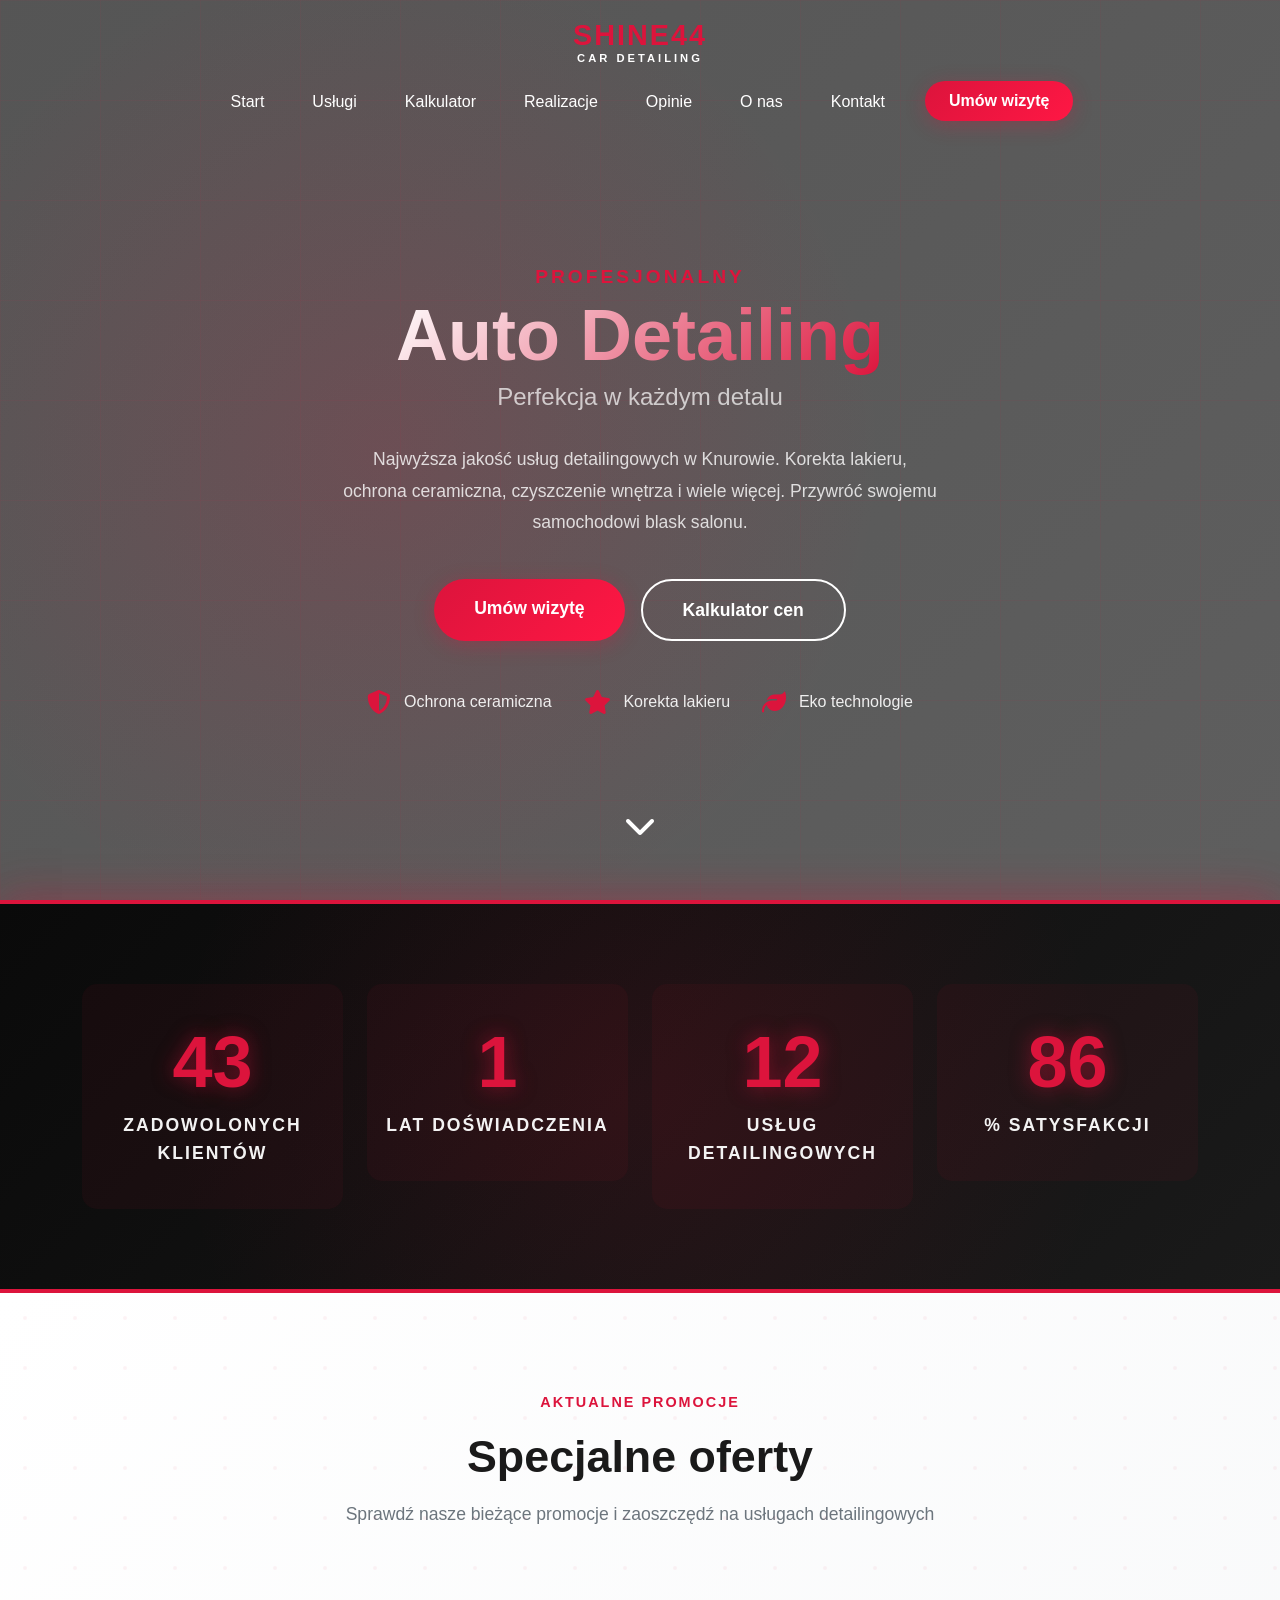
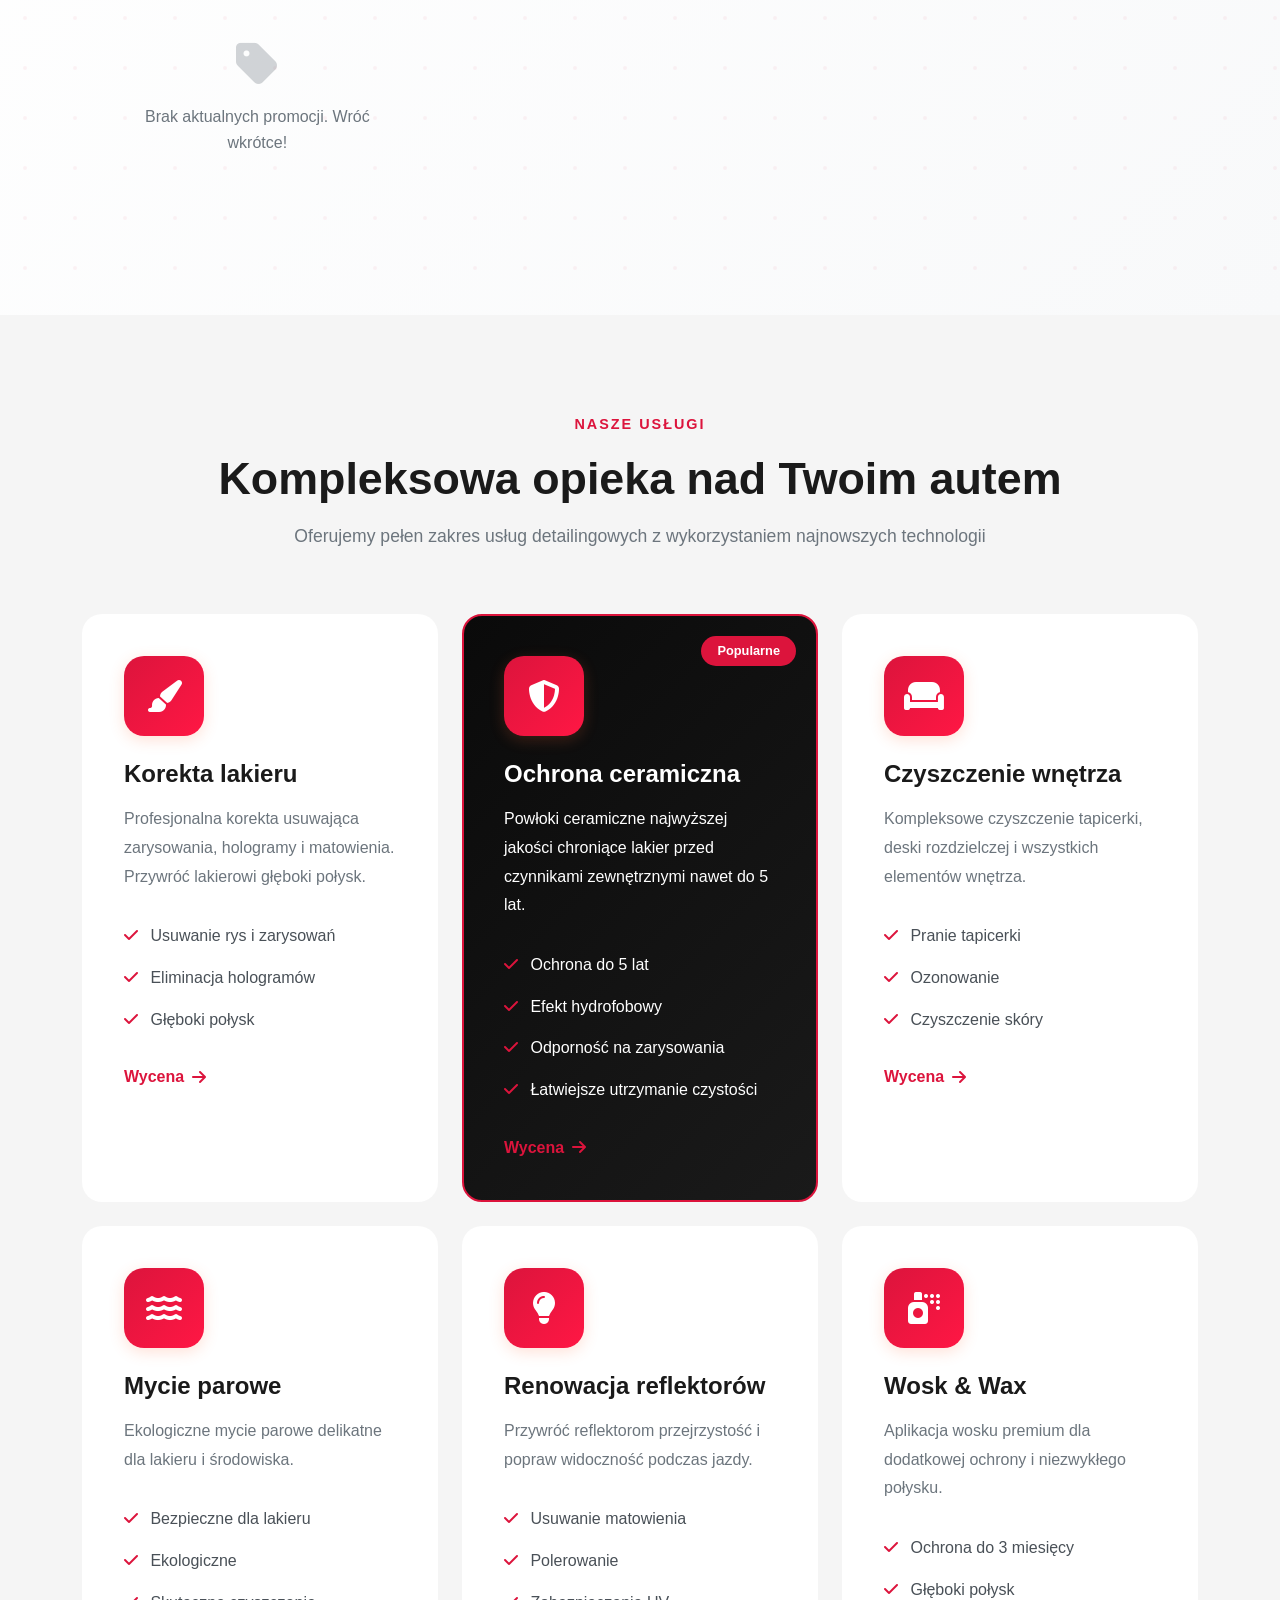
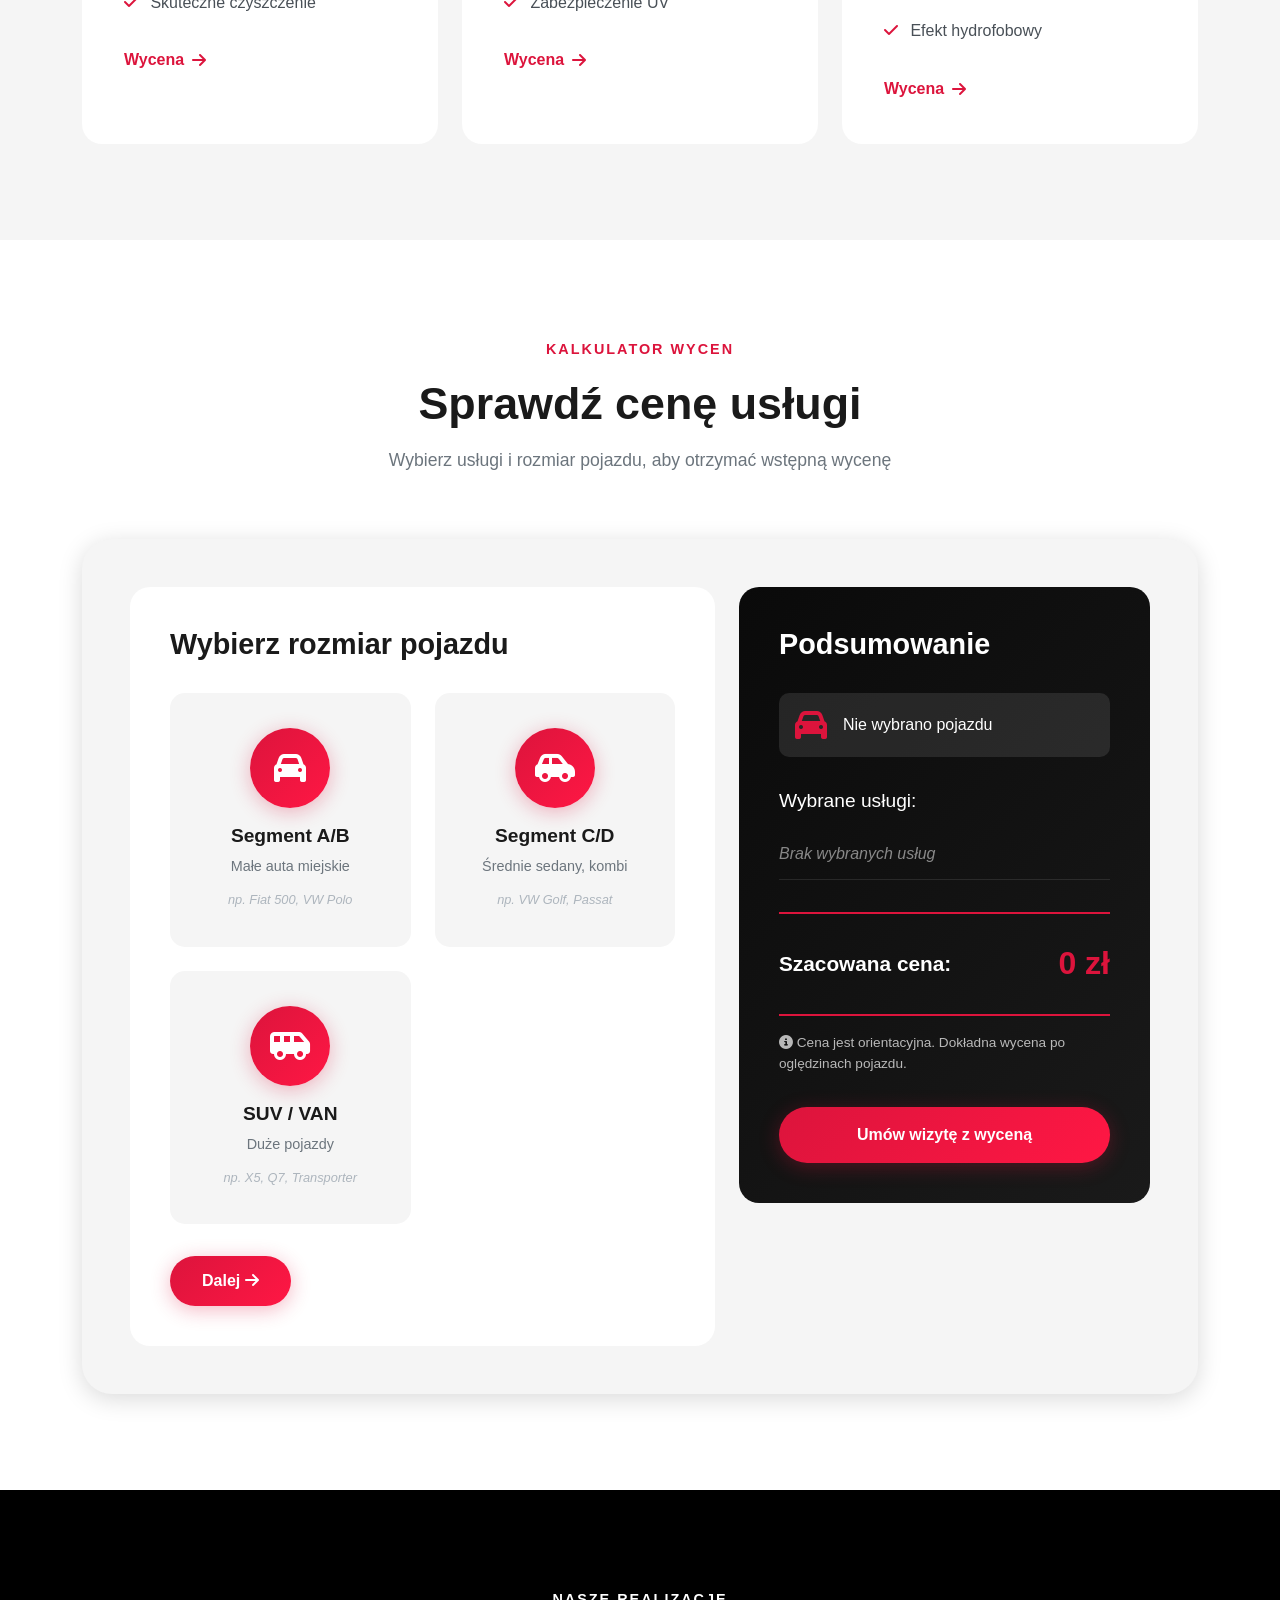
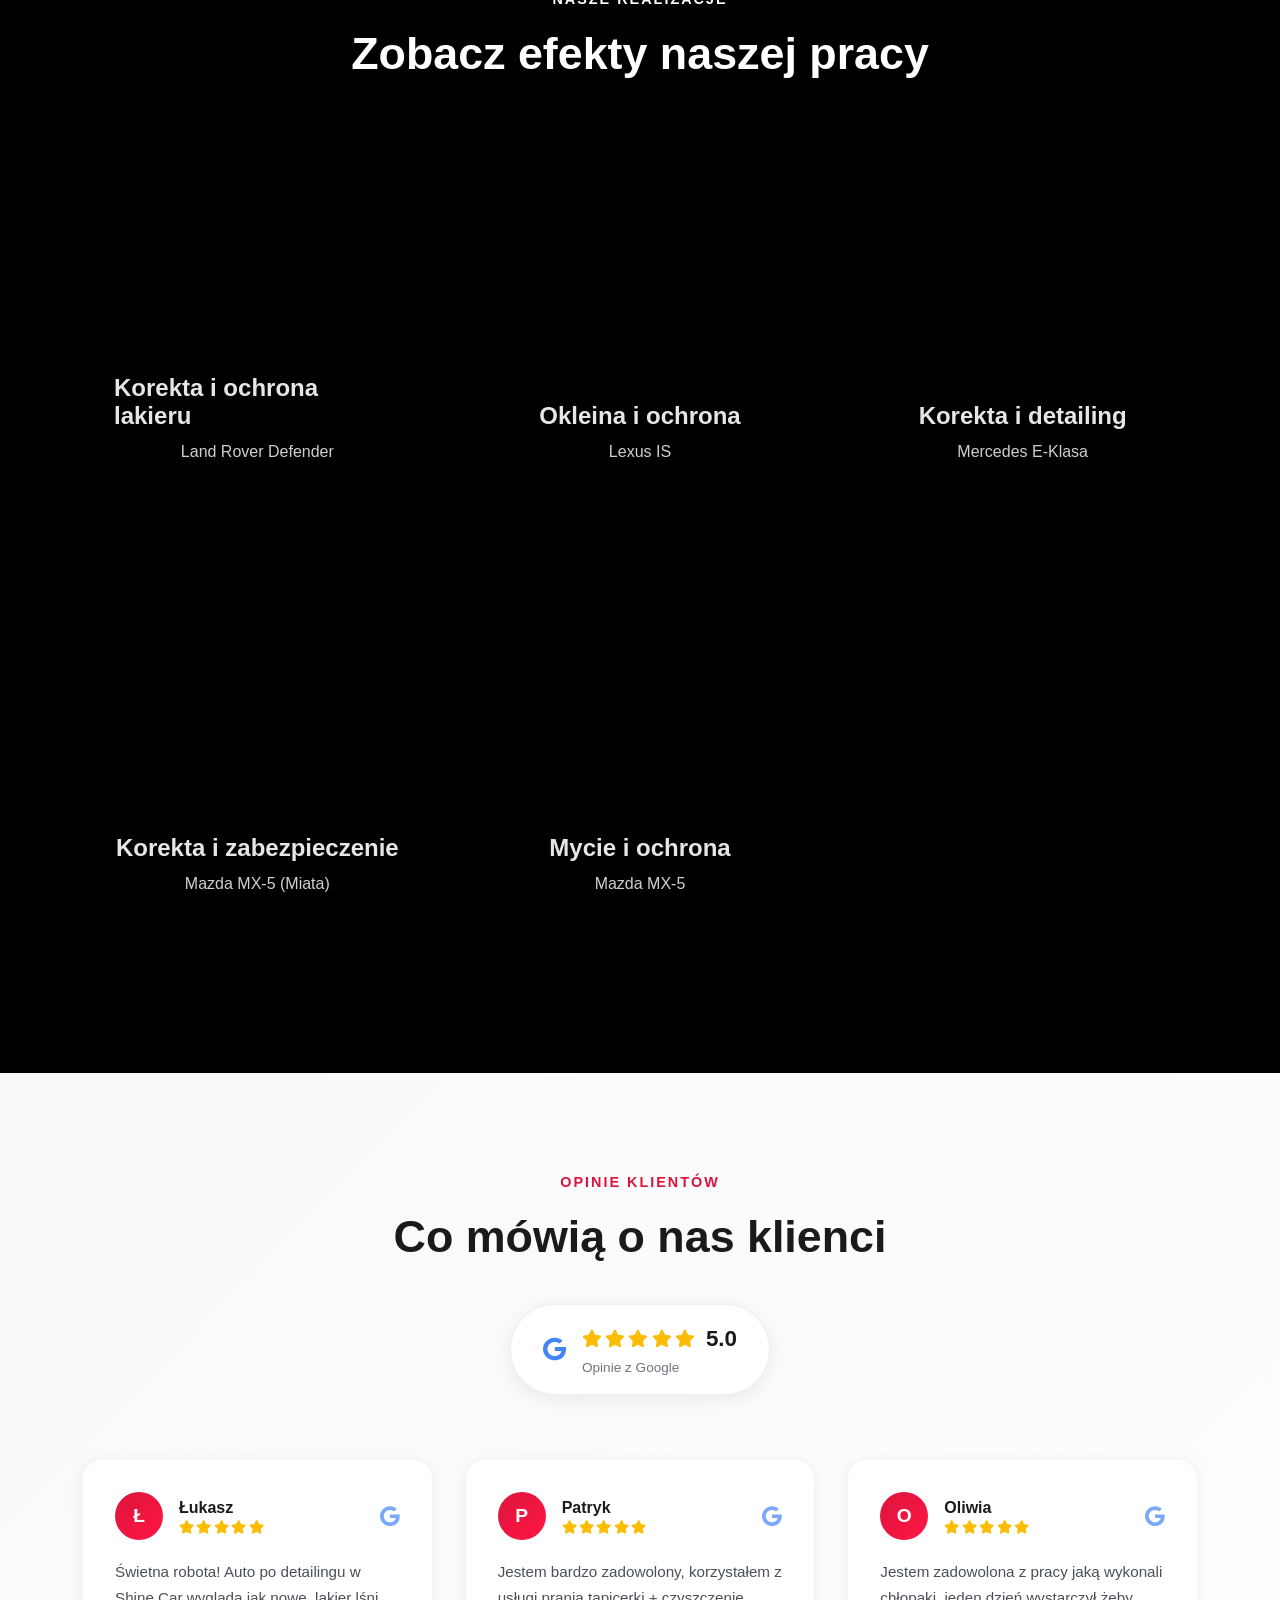
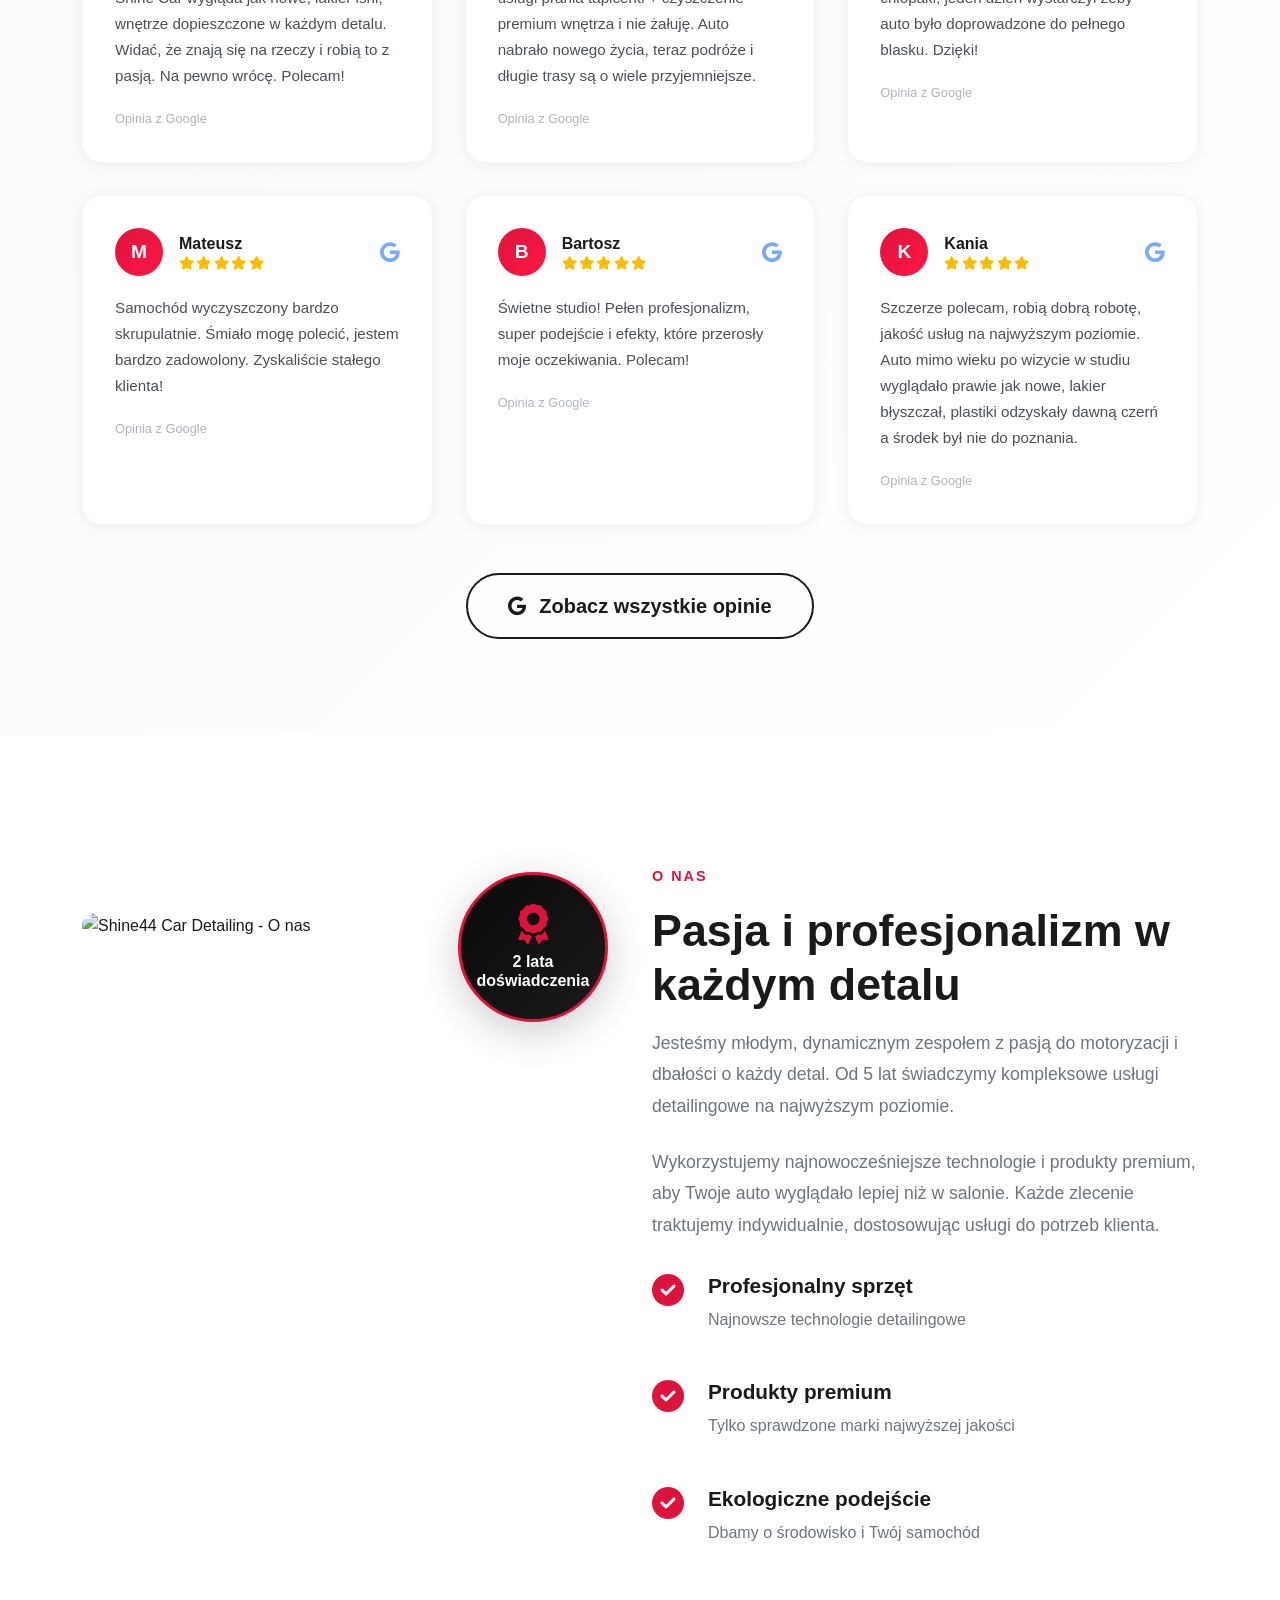
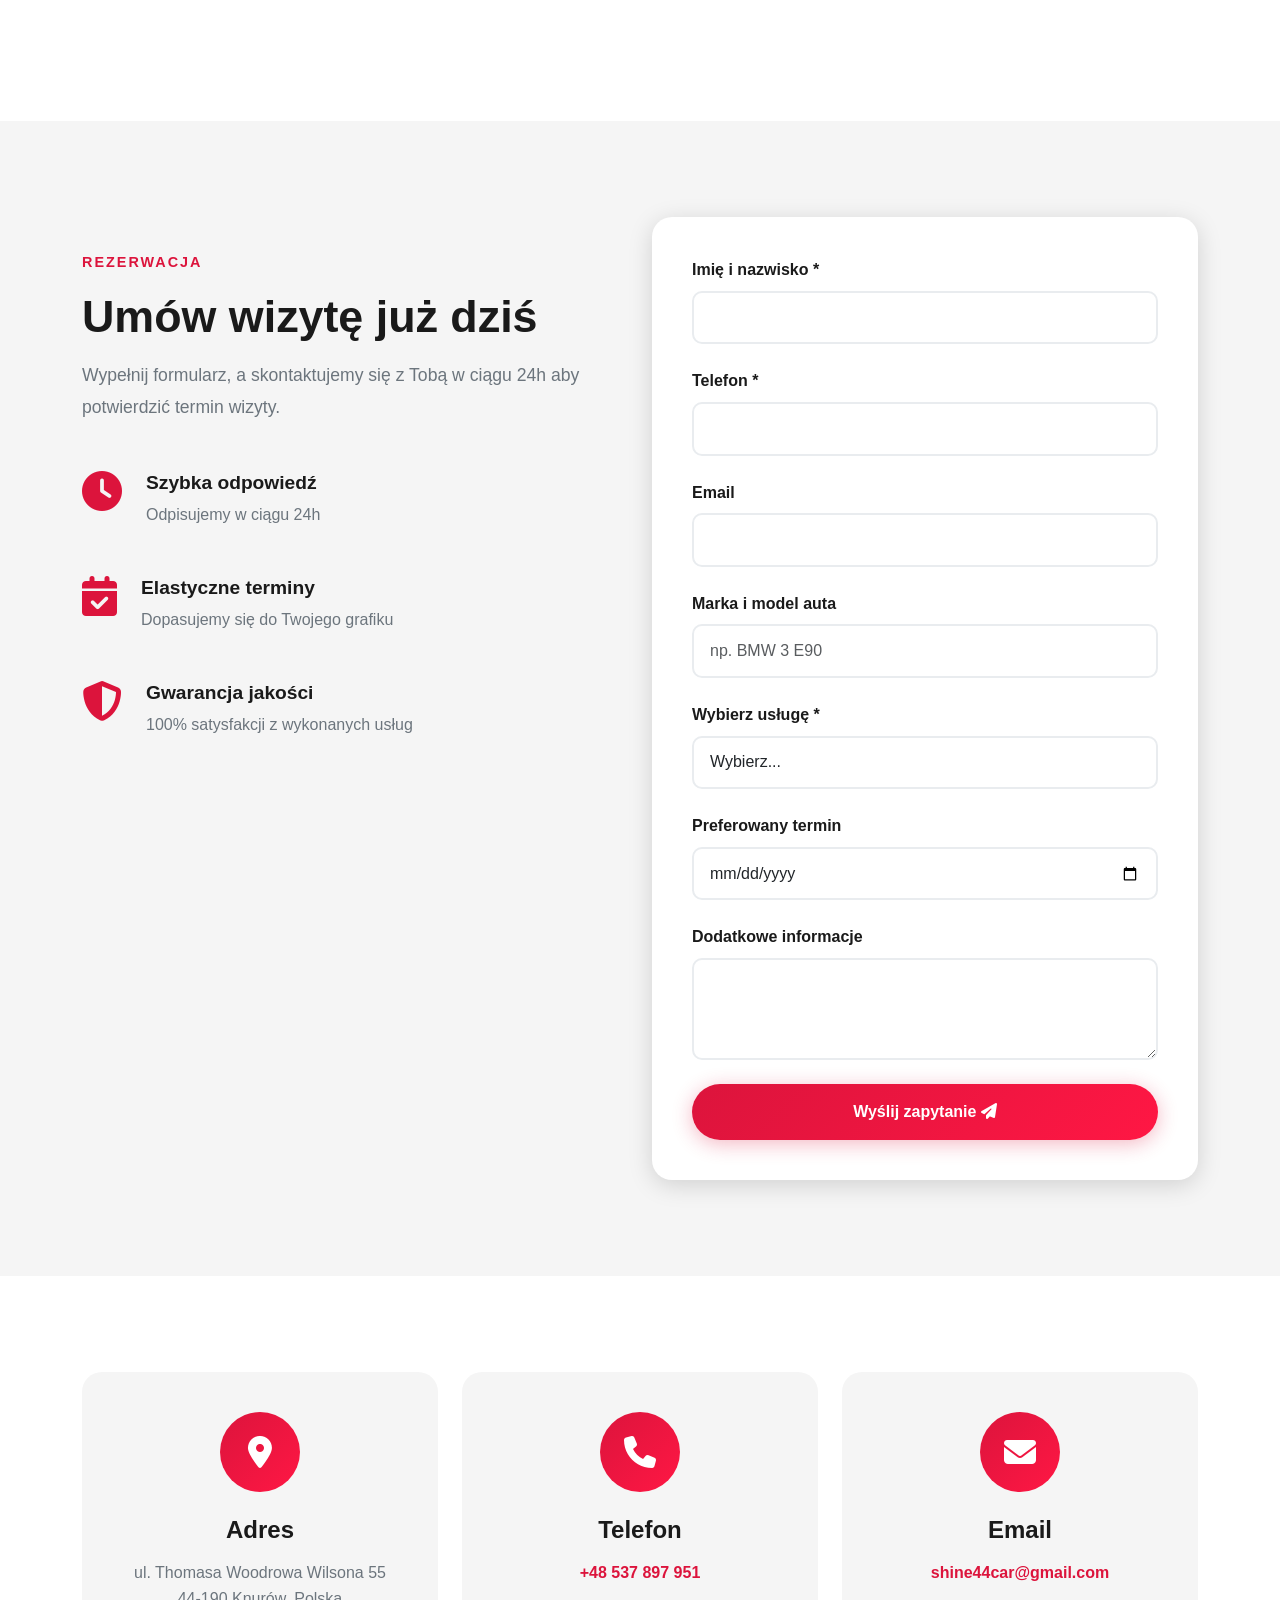
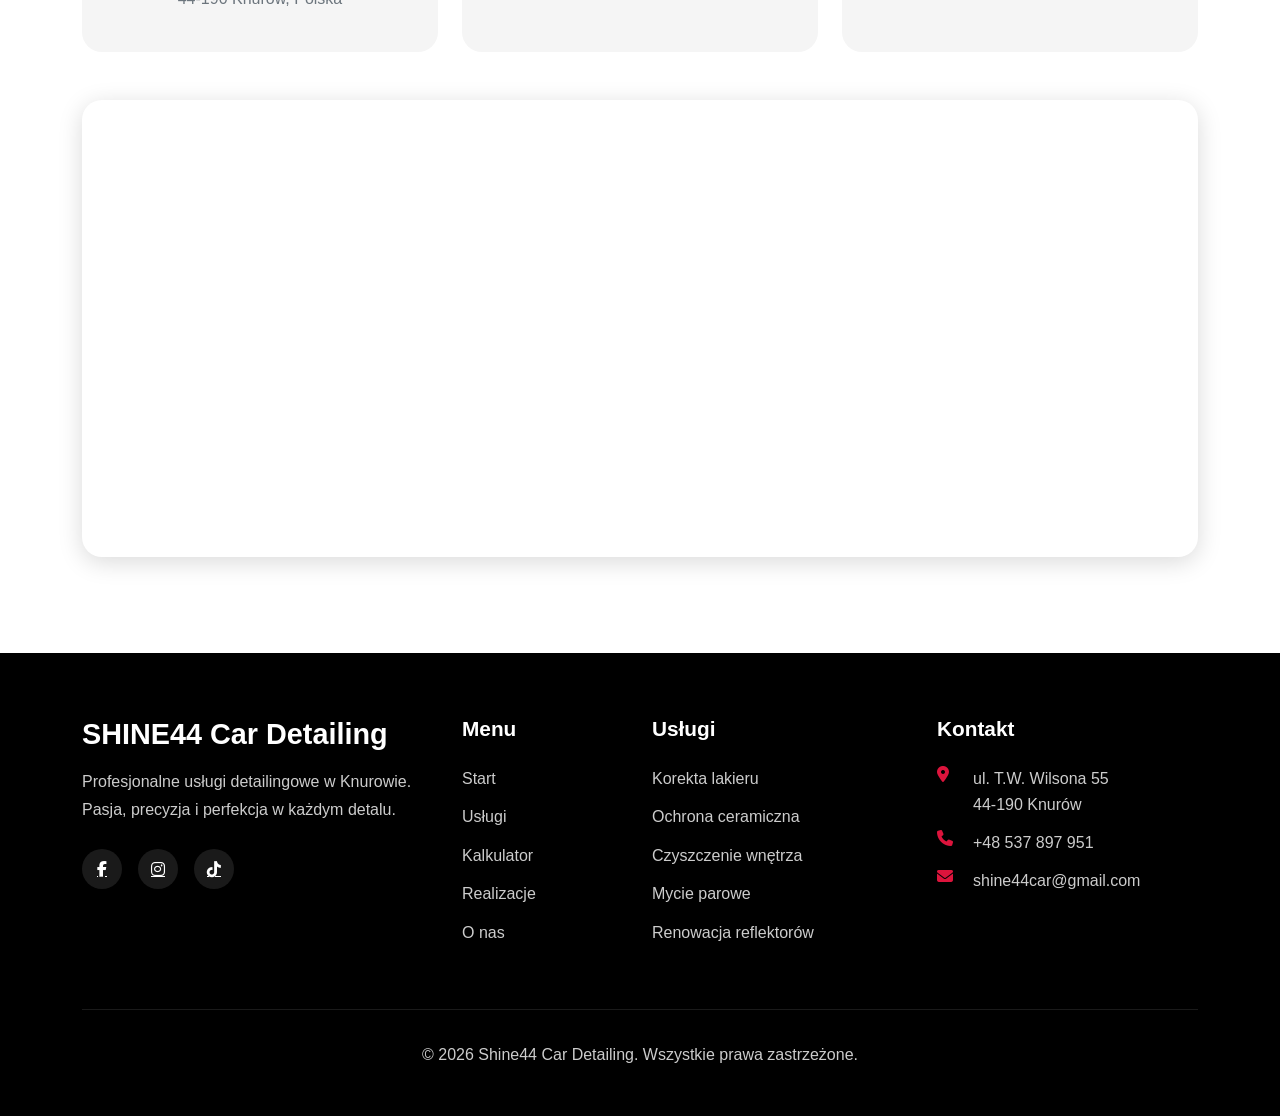
==== index.html @ 203b2b1c "wersja 0.0.1" ====
<!DOCTYPE html>
<html lang="pl">

<head>
    <meta charset="UTF-8">
    <meta name="viewport" content="width=device-width, initial-scale=1.0">
    <title>Shine44 Car Detailing - Profesjonalne Auto Detailing w Knurowie</title>
    <meta name="description"
        content="Profesjonalne auto detailing w Knurowie. Korekta lakieru, ochrona ceramiczna, czyszczenie wnętrza. Nowoczesne technologie i najwyższa jakość.">

    <link rel="icon" type="image/svg+xml" href="favicon.svg">
    <link rel="alternate icon" href="favicon.ico">


    <link rel="stylesheet" href="css/bootstrap.min.css">
    <link rel="stylesheet" href="css/style.css">
    <link rel="stylesheet" href="fontawesome/css/all.min.css">
</head>

<body>
    <nav class="navbar navbar-expand-lg navbar-dark fixed-top" id="mainNav">
        <div class="container">
            <a class="navbar-brand mx-auto" href="#home">
                <span class="brand-shine">SHINE44</span>
                <span class="brand-subtitle">Car Detailing</span>
            </a>
            <button class="navbar-toggler" type="button" data-bs-toggle="collapse" data-bs-target="#navbarNav">
                <span class="navbar-toggler-icon"></span>
            </button>
            <div class="collapse navbar-collapse justify-content-center" id="navbarNav">
                <ul class="navbar-nav">
                    <li class="nav-item"><a class="nav-link" href="#home">Start</a></li>
                    <li class="nav-item"><a class="nav-link" href="#services">Usługi</a></li>
                    <li class="nav-item"><a class="nav-link" href="#calculator">Kalkulator</a></li>
                    <li class="nav-item"><a class="nav-link" href="#gallery">Realizacje</a></li>
                    <li class="nav-item"><a class="nav-link" href="#reviews">Opinie</a></li>
                    <li class="nav-item"><a class="nav-link" href="#about">O nas</a></li>
                    <li class="nav-item"><a class="nav-link" href="#contact">Kontakt</a></li>
                    <li class="nav-item"><a class="btn btn-primary nav-btn" href="#booking">Umów wizytę</a></li>
                </ul>
            </div>
        </div>
    </nav>

    <section id="home" class="hero-section">
        <div class="hero-overlay"></div>
        <div class="hero-content">
            <div class="container">
                <div class="row align-items-center justify-content-center">
                    <div class="col-lg-8 text-center">
                        <h1 class="hero-title">
                            <span class="hero-subtitle">Profesjonalny</span>
                            <span class="hero-main">Auto Detailing</span>
                            <span class="hero-tagline">Perfekcja w każdym detalu</span>
                        </h1>
                        <p class="hero-description">
                            Najwyższa jakość usług detailingowych w Knurowie. Korekta lakieru, ochrona ceramiczna,
                            czyszczenie wnętrza i wiele więcej. Przywróć swojemu samochodowi blask salonu.
                        </p>
                        <div class="hero-buttons">
                            <a href="#booking" class="btn btn-primary btn-lg">Umów wizytę</a>
                            <a href="#calculator" class="btn btn-outline-light btn-lg">Kalkulator cen</a>
                        </div>
                        <div class="hero-features">
                            <div class="feature-item">
                                <i class="fas fa-shield-alt"></i>
                                <span>Ochrona ceramiczna</span>
                            </div>
                            <div class="feature-item">
                                <i class="fas fa-star"></i>
                                <span>Korekta lakieru</span>
                            </div>
                            <div class="feature-item">
                                <i class="fas fa-leaf"></i>
                                <span>Eko technologie</span>
                            </div>
                        </div>
                    </div>
                </div>
            </div>
        </div>
        <div class="hero-scroll">
            <a href="#services">
                <i class="fas fa-chevron-down"></i>
            </a>
        </div>
    </section>

    <section class="stats-section">
        <div class="container">
            <div class="row">
                <div class="col-md-3 col-6">
                    <div class="stat-item">
                        <div class="stat-number" data-target="50">0</div>
                        <div class="stat-label">Zadowolonych klientów</div>
                    </div>
                </div>
                <div class="col-md-3 col-6">
                    <div class="stat-item">
                        <div class="stat-number" data-target="2">0</div>
                        <div class="stat-label">Lat doświadczenia</div>
                    </div>
                </div>
                <div class="col-md-3 col-6">
                    <div class="stat-item">
                        <div class="stat-number" data-target="15">0</div>
                        <div class="stat-label">Usług detailingowych</div>
                    </div>
                </div>
                <div class="col-md-3 col-6">
                    <div class="stat-item">
                        <div class="stat-number" data-target="100">0</div>
                        <div class="stat-label">% Satysfakcji</div>
                    </div>
                </div>
            </div>
        </div>
    </section>

    <section id="promotions" class="promotions-section">
        <div class="container">
            <div class="section-header text-center">
                <span class="section-subtitle">Aktualne promocje</span>
                <h2 class="section-title">Specjalne oferty</h2>
                <p class="section-description">
                    Sprawdź nasze bieżące promocje i zaoszczędź na usługach detailingowych
                </p>
            </div>
            <div id="promotionsContainer" class="promotions-grid">
                <div class="no-promotions" style="text-align: center; padding: 3rem; color: #6c757d;">
                    <i class="fas fa-tag" style="font-size: 3rem; margin-bottom: 1rem; opacity: 0.3;"></i>
                    <p>Brak aktualnych promocji. Wróć wkrótce!</p>
                </div>
            </div>
        </div>
    </section>

    <section id="services" class="services-section">
        <div class="container">
            <div class="section-header text-center">
                <span class="section-subtitle">Nasze usługi</span>
                <h2 class="section-title">Kompleksowa opieka nad Twoim autem</h2>
                <p class="section-description">
                    Oferujemy pełen zakres usług detailingowych z wykorzystaniem najnowszych technologii
                </p>
            </div>
            <div class="row g-4">
                <div class="col-lg-4 col-md-6">
                    <div class="service-card">
                        <div class="service-icon">
                            <i class="fas fa-paint-brush"></i>
                        </div>
                        <h3 class="service-title">Korekta lakieru</h3>
                        <p class="service-description">
                            Profesjonalna korekta usuwająca zarysowania, hologramy i matowienia.
                            Przywróć lakierowi głęboki połysk.
                        </p>
                        <ul class="service-features">
                            <li><i class="fas fa-check"></i> Usuwanie rys i zarysowań</li>
                            <li><i class="fas fa-check"></i> Eliminacja hologramów</li>
                            <li><i class="fas fa-check"></i> Głęboki połysk</li>
                        </ul>
                        <a href="#calculator" class="service-link">Wycena <i class="fas fa-arrow-right"></i></a>
                    </div>
                </div>
                <div class="col-lg-4 col-md-6">
                    <div class="service-card featured">
                        <div class="service-badge">Popularne</div>
                        <div class="service-icon">
                            <i class="fas fa-shield-alt"></i>
                        </div>
                        <h3 class="service-title">Ochrona ceramiczna</h3>
                        <p class="service-description">
                            Powłoki ceramiczne najwyższej jakości chroniące lakier przed czynnikami zewnętrznymi
                            nawet do 5 lat.
                        </p>
                        <ul class="service-features">
                            <li><i class="fas fa-check"></i> Ochrona do 5 lat</li>
                            <li><i class="fas fa-check"></i> Efekt hydrofobowy</li>
                            <li><i class="fas fa-check"></i> Odporność na zarysowania</li>
                            <li><i class="fas fa-check"></i> Łatwiejsze utrzymanie czystości</li>
                        </ul>
                        <a href="#calculator" class="service-link">Wycena <i class="fas fa-arrow-right"></i></a>
                    </div>
                </div>
                <div class="col-lg-4 col-md-6">
                    <div class="service-card">
                        <div class="service-icon">
                            <i class="fas fa-couch"></i>
                        </div>
                        <h3 class="service-title">Czyszczenie wnętrza</h3>
                        <p class="service-description">
                            Kompleksowe czyszczenie tapicerki, deski rozdzielczej i wszystkich elementów wnętrza.
                        </p>
                        <ul class="service-features">
                            <li><i class="fas fa-check"></i> Pranie tapicerki</li>
                            <li><i class="fas fa-check"></i> Ozonowanie</li>
                            <li><i class="fas fa-check"></i> Czyszczenie skóry</li>
                        </ul>
                        <a href="#calculator" class="service-link">Wycena <i class="fas fa-arrow-right"></i></a>
                    </div>
                </div>
                <div class="col-lg-4 col-md-6">
                    <div class="service-card">
                        <div class="service-icon">
                            <i class="fas fa-water"></i>
                        </div>
                        <h3 class="service-title">Mycie parowe</h3>
                        <p class="service-description">
                            Ekologiczne mycie parowe delikatne dla lakieru i środowiska.
                        </p>
                        <ul class="service-features">
                            <li><i class="fas fa-check"></i> Bezpieczne dla lakieru</li>
                            <li><i class="fas fa-check"></i> Ekologiczne</li>
                            <li><i class="fas fa-check"></i> Skuteczne czyszczenie</li>
                        </ul>
                        <a href="#calculator" class="service-link">Wycena <i class="fas fa-arrow-right"></i></a>
                    </div>
                </div>
                <div class="col-lg-4 col-md-6">
                    <div class="service-card">
                        <div class="service-icon">
                            <i class="fas fa-lightbulb"></i>
                        </div>
                        <h3 class="service-title">Renowacja reflektorów</h3>
                        <p class="service-description">
                            Przywróć reflektorom przejrzystość i popraw widoczność podczas jazdy.
                        </p>
                        <ul class="service-features">
                            <li><i class="fas fa-check"></i> Usuwanie matowienia</li>
                            <li><i class="fas fa-check"></i> Polerowanie</li>
                            <li><i class="fas fa-check"></i> Zabezpieczenie UV</li>
                        </ul>
                        <a href="#calculator" class="service-link">Wycena <i class="fas fa-arrow-right"></i></a>
                    </div>
                </div>
                <div class="col-lg-4 col-md-6">
                    <div class="service-card">
                        <div class="service-icon">
                            <i class="fas fa-spray-can"></i>
                        </div>
                        <h3 class="service-title">Wosk & Wax</h3>
                        <p class="service-description">
                            Aplikacja wosku premium dla dodatkowej ochrony i niezwykłego połysku.
                        </p>
                        <ul class="service-features">
                            <li><i class="fas fa-check"></i> Ochrona do 3 miesięcy</li>
                            <li><i class="fas fa-check"></i> Głęboki połysk</li>
                            <li><i class="fas fa-check"></i> Efekt hydrofobowy</li>
                        </ul>
                        <a href="#calculator" class="service-link">Wycena <i class="fas fa-arrow-right"></i></a>
                    </div>
                </div>
            </div>
        </div>
    </section>

    <section id="calculator" class="calculator-section">
        <div class="container">
            <div class="section-header text-center">
                <span class="section-subtitle">Kalkulator wycen</span>
                <h2 class="section-title">Sprawdź cenę usługi</h2>
                <p class="section-description">
                    Wybierz usługi i rozmiar pojazdu, aby otrzymać wstępną wycenę
                </p>
            </div>
            <div class="calculator-wrapper">
                <div class="row">
                    <div class="col-lg-7">
                        <div class="calculator-form">
                            <div class="form-step active" data-step="1">
                                <h3 class="step-title">Wybierz rozmiar pojazdu</h3>
                                <div class="vehicle-types">
                                    <div class="vehicle-type" data-type="small" data-multiplier="1">
                                        <div class="vehicle-emoji"><i class="fas fa-car"></i></div>
                                        <h4>Segment A/B</h4>
                                        <p>Małe auta miejskie</p>
                                        <span class="vehicle-example">np. Fiat 500, VW Polo</span>
                                    </div>
                                    <div class="vehicle-type" data-type="medium" data-multiplier="1.2">
                                        <div class="vehicle-emoji"><i class="fas fa-car-side"></i></div>
                                        <h4>Segment C/D</h4>
                                        <p>Średnie sedany, kombi</p>
                                        <span class="vehicle-example">np. VW Golf, Passat</span>
                                    </div>
                                    <div class="vehicle-type" data-type="large" data-multiplier="1.5">
                                        <div class="vehicle-emoji"><i class="fas fa-shuttle-van"></i></div>
                                        <h4>SUV / VAN</h4>
                                        <p>Duże pojazdy</p>
                                        <span class="vehicle-example">np. X5, Q7, Transporter</span>
                                    </div>
                                </div>
                            </div>

                            <div class="form-step" data-step="2">
                                <h3 class="step-title">Wybierz usługi</h3>
                                <div class="services-list">

                                    <h4 class="service-category"><i class="fas fa-box"></i> Pakiet</h4>
                                    <div class="service-checkbox">
                                        <input type="checkbox" id="pakiet1" data-price-small="250"
                                            data-price-medium="280" data-price-large="300">
                                        <label for="pakiet1">
                                            <span class="service-name">Pakiet zewnątrz + wewnątrz</span>
                                            <span class="service-price">od 250 zł</span>
                                        </label>
                                    </div>

                                    <h4 class="service-category"><i class="fas fa-couch"></i> Wnętrze</h4>
                                    <div class="service-checkbox" id="odswiezenieBox">
                                        <input type="checkbox" id="wnetrze1" data-price-small="150"
                                            data-price-medium="150" data-price-large="150">
                                        <label for="wnetrze1">
                                            <span class="service-name">Odświeżenie wnętrza</span>
                                            <span class="service-price">150 zł</span>
                                        </label>
                                        <small class="service-note"><i class="fas fa-gift"></i> Gratis przy praniu
                                            tapicerki!</small>
                                    </div>
                                    <div class="service-checkbox">
                                        <input type="checkbox" id="wnetrze2" data-price-small="400"
                                            data-price-medium="500" data-price-large="600">
                                        <label for="wnetrze2">
                                            <span class="service-name">Czyszczenie premium</span>
                                            <span class="service-price">od 400 zł</span>
                                        </label>
                                    </div>

                                    <h5 class="service-subcategory">Pranie tapicerki</h5>
                                    <div class="service-checkbox service-qty" data-pranie="true">
                                        <div class="qty-row">
                                            <span class="service-name">Fotel</span>
                                            <div class="qty-controls">
                                                <button type="button" class="qty-btn qty-minus"
                                                    data-target="wnetrze3_qty">−</button>
                                                <span class="qty-value" id="wnetrze3_qty">0</span>
                                                <button type="button" class="qty-btn qty-plus"
                                                    data-target="wnetrze3_qty">+</button>
                                            </div>
                                            <span class="service-price" data-unit="150">× 150 zł</span>
                                        </div>
                                        <input type="hidden" id="wnetrze3" data-price-small="150"
                                            data-price-medium="150" data-price-large="150" data-qty-id="wnetrze3_qty">
                                    </div>
                                    <div class="service-checkbox service-qty" data-pranie="true">
                                        <div class="qty-row">
                                            <span class="service-name">Kanapa</span>
                                            <div class="qty-controls">
                                                <button type="button" class="qty-btn qty-minus"
                                                    data-target="wnetrze4_qty">−</button>
                                                <span class="qty-value" id="wnetrze4_qty">0</span>
                                                <button type="button" class="qty-btn qty-plus"
                                                    data-target="wnetrze4_qty">+</button>
                                            </div>
                                            <span class="service-price" data-unit="300">× 300 zł</span>
                                        </div>
                                        <input type="hidden" id="wnetrze4" data-price-small="300"
                                            data-price-medium="300" data-price-large="300" data-qty-id="wnetrze4_qty">
                                    </div>
                                    <div class="service-checkbox" data-pranie="true">
                                        <input type="checkbox" id="wnetrze3k" data-price-small="600"
                                            data-price-medium="600" data-price-large="600">
                                        <label for="wnetrze3k">
                                            <span class="service-name">Pranie tapicerki — Komplet</span>
                                            <span class="service-price">600 zł</span>
                                        </label>
                                    </div>

                                    <h5 class="service-subcategory">Pranie skór</h5>
                                    <div class="service-checkbox service-qty">
                                        <div class="qty-row">
                                            <span class="service-name">Fotel</span>
                                            <div class="qty-controls">
                                                <button type="button" class="qty-btn qty-minus"
                                                    data-target="wnetrze5_qty">−</button>
                                                <span class="qty-value" id="wnetrze5_qty">0</span>
                                                <button type="button" class="qty-btn qty-plus"
                                                    data-target="wnetrze5_qty">+</button>
                                            </div>
                                            <span class="service-price" data-unit="150">× 150 zł</span>
                                        </div>
                                        <input type="hidden" id="wnetrze5" data-price-small="150"
                                            data-price-medium="150" data-price-large="150" data-qty-id="wnetrze5_qty">
                                    </div>
                                    <div class="service-checkbox service-qty">
                                        <div class="qty-row">
                                            <span class="service-name">Kanapa</span>
                                            <div class="qty-controls">
                                                <button type="button" class="qty-btn qty-minus"
                                                    data-target="wnetrze6_qty">−</button>
                                                <span class="qty-value" id="wnetrze6_qty">0</span>
                                                <button type="button" class="qty-btn qty-plus"
                                                    data-target="wnetrze6_qty">+</button>
                                            </div>
                                            <span class="service-price" data-unit="300">× 300 zł</span>
                                        </div>
                                        <input type="hidden" id="wnetrze6" data-price-small="300"
                                            data-price-medium="300" data-price-large="300" data-qty-id="wnetrze6_qty">
                                    </div>
                                    <div class="service-checkbox">
                                        <input type="checkbox" id="wnetrze5k" data-price-small="600"
                                            data-price-medium="600" data-price-large="600">
                                        <label for="wnetrze5k">
                                            <span class="service-name">Pranie skór — Komplet</span>
                                            <span class="service-price">600 zł</span>
                                        </label>
                                    </div>

                                    <h5 class="service-subcategory">Impregnacja</h5>
                                    <div class="service-checkbox service-qty">
                                        <div class="qty-row">
                                            <span class="service-name">Fotel</span>
                                            <div class="qty-controls">
                                                <button type="button" class="qty-btn qty-minus"
                                                    data-target="wnetrze7_qty">−</button>
                                                <span class="qty-value" id="wnetrze7_qty">0</span>
                                                <button type="button" class="qty-btn qty-plus"
                                                    data-target="wnetrze7_qty">+</button>
                                            </div>
                                            <span class="service-price" data-unit="50">× 50 zł</span>
                                        </div>
                                        <input type="hidden" id="wnetrze7" data-price-small="50" data-price-medium="50"
                                            data-price-large="50" data-qty-id="wnetrze7_qty">
                                    </div>
                                    <div class="service-checkbox service-qty">
                                        <div class="qty-row">
                                            <span class="service-name">Kanapa</span>
                                            <div class="qty-controls">
                                                <button type="button" class="qty-btn qty-minus"
                                                    data-target="wnetrze8_qty">−</button>
                                                <span class="qty-value" id="wnetrze8_qty">0</span>
                                                <button type="button" class="qty-btn qty-plus"
                                                    data-target="wnetrze8_qty">+</button>
                                            </div>
                                            <span class="service-price" data-unit="100">× 100 zł</span>
                                        </div>
                                        <input type="hidden" id="wnetrze8" data-price-small="100"
                                            data-price-medium="100" data-price-large="100" data-qty-id="wnetrze8_qty">
                                    </div>

                                    <h4 class="service-category"><i class="fas fa-water"></i> Zewnątrz</h4>
                                    <div class="service-checkbox">
                                        <input type="checkbox" id="zewn1" data-price-small="150" data-price-medium="180"
                                            data-price-large="200">
                                        <label for="zewn1">
                                            <span class="service-name">Mycie podstawowe</span>
                                            <span class="service-price">od 150 zł</span>
                                        </label>
                                    </div>
                                    <div class="service-checkbox">
                                        <input type="checkbox" id="zewn2" data-price-small="400" data-price-medium="500"
                                            data-price-large="600">
                                        <label for="zewn2">
                                            <span class="service-name">Mycie premium</span>
                                            <span class="service-price">od 400 zł</span>
                                        </label>
                                    </div>
                                    <div class="service-checkbox">
                                        <input type="checkbox" id="zewn3" data-price-small="50" data-price-medium="50"
                                            data-price-large="50">
                                        <label for="zewn3">
                                            <span class="service-name">Czyszczenie felg (za sztukę + powłoka)</span>
                                            <span class="service-price">50 zł / felga</span>
                                        </label>
                                    </div>

                                    <h4 class="service-category"><i class="fas fa-shield-alt"></i> Ochrona</h4>
                                    <div class="service-checkbox">
                                        <input type="checkbox" id="ochr1" data-price-small="1200"
                                            data-price-medium="1400" data-price-large="1600">
                                        <label for="ochr1">
                                            <span class="service-name">Powłoka ochronna — 1,5 roczna</span>
                                            <span class="service-price">od 1 200 zł</span>
                                        </label>
                                    </div>
                                    <div class="service-checkbox">
                                        <input type="checkbox" id="ochr2" data-price-small="1600"
                                            data-price-medium="1800" data-price-large="2000">
                                        <label for="ochr2">
                                            <span class="service-name">Powłoka ochronna — 3 letnia</span>
                                            <span class="service-price">od 1 600 zł</span>
                                        </label>
                                    </div>
                                    <div class="service-checkbox">
                                        <input type="checkbox" id="ochr3" data-price-small="2000"
                                            data-price-medium="2200" data-price-large="2400">
                                        <label for="ochr3">
                                            <span class="service-name">Powłoka ochronna — 5 letnia</span>
                                            <span class="service-price">od 2 000 zł</span>
                                        </label>
                                    </div>
                                    <div class="service-checkbox">
                                        <input type="checkbox" id="ochr4" data-price-small="250" data-price-medium="300"
                                            data-price-large="350">
                                        <label for="ochr4">
                                            <span class="service-name">Twardy wosk</span>
                                            <span class="service-price">od 250 zł</span>
                                        </label>
                                    </div>
                                    <div class="service-checkbox">
                                        <input type="checkbox" id="ochr5" data-price-small="150" data-price-medium="200"
                                            data-price-large="250">
                                        <label for="ochr5">
                                            <span class="service-name">Miękki wosk</span>
                                            <span class="service-price">od 150 zł</span>
                                        </label>
                                    </div>
                                    <div class="service-checkbox">
                                        <input type="checkbox" id="ochr6" data-price-small="200" data-price-medium="200"
                                            data-price-large="200">
                                        <label for="ochr6">
                                            <span class="service-name">Powłoka na szyby (niewidzialna
                                                wycieraczka)</span>
                                            <span class="service-price">200 zł</span>
                                        </label>
                                    </div>

                                    <h4 class="service-category"><i class="fas fa-magic"></i> Korekta</h4>
                                    <div class="service-checkbox">
                                        <input type="checkbox" id="kor1" data-price-small="800" data-price-medium="1000"
                                            data-price-large="1200">
                                        <label for="kor1">
                                            <span class="service-name">Korekta One-step</span>
                                            <span class="service-price">od 800 zł</span>
                                        </label>
                                    </div>
                                    <div class="service-checkbox">
                                        <input type="checkbox" id="kor2" data-price-small="1400"
                                            data-price-medium="1600" data-price-large="1800">
                                        <label for="kor2">
                                            <span class="service-name">Korekta Two-step</span>
                                            <span class="service-price">od 1 400 zł</span>
                                        </label>
                                    </div>
                                    <div class="service-checkbox">
                                        <input type="checkbox" id="kor3" data-price-small="0" data-price-medium="0"
                                            data-price-large="0" data-individual="true">
                                        <label for="kor3">
                                            <span class="service-name">Pełna korekta</span>
                                            <span class="service-price">Wycena indyw.</span>
                                        </label>
                                    </div>
                                    <div class="service-checkbox">
                                        <input type="checkbox" id="kor4" data-price-small="300" data-price-medium="300"
                                            data-price-large="300">
                                        <label for="kor4">
                                            <span class="service-name">Renowacja lamp (polerowanie)</span>
                                            <span class="service-price">300 zł</span>
                                        </label>
                                    </div>
                                    <div class="service-checkbox">
                                        <input type="checkbox" id="kor5" data-price-small="700" data-price-medium="700"
                                            data-price-large="700">
                                        <label for="kor5">
                                            <span class="service-name">Renowacja lamp (+ powłoka + folia PPF)</span>
                                            <span class="service-price">700 zł</span>
                                        </label>
                                    </div>

                                </div>
                            </div>

                            <div class="calculator-navigation">
                                <button type="button" class="btn btn-secondary" id="prevStep" style="display: none;">
                                    <i class="fas fa-arrow-left"></i> Wstecz
                                </button>
                                <button type="button" class="btn btn-primary" id="nextStep">
                                    Dalej <i class="fas fa-arrow-right"></i>
                                </button>
                            </div>
                        </div>
                    </div>
                    <div class="col-lg-5">
                        <div class="calculator-summary">
                            <h3>Podsumowanie</h3>
                            <div class="summary-vehicle">
                                <i class="fas fa-car"></i>
                                <span id="selectedVehicle">Nie wybrano pojazdu</span>
                            </div>
                            <div class="summary-services">
                                <h4>Wybrane usługi:</h4>
                                <ul id="selectedServices">
                                    <li class="empty-state">Brak wybranych usług</li>
                                </ul>
                            </div>
                            <div class="summary-total">
                                <span>Szacowana cena:</span>
                                <span class="total-price" id="totalPrice">0 zł</span>
                            </div>
                            <p class="summary-note">
                                <i class="fas fa-info-circle"></i>
                                Cena jest orientacyjna. Dokładna wycena po oględzinach pojazdu.
                            </p>
                            <button type="button" id="bookFromCalculator" class="btn btn-primary btn-block">Umów wizytę
                                z wyceną</button>
                        </div>
                    </div>
                </div>
            </div>
        </div>
    </section>

    <section id="gallery" class="gallery-section">
        <div class="container">
            <div class="section-header text-center">
                <span class="section-subtitle">Nasze realizacje</span>
                <h2 class="section-title">Zobacz efekty naszej pracy</h2>
            </div>
            <div class="gallery-grid">
                <div class="gallery-item" style="background-image: url('zdjecia/1.jpeg');" data-image="zdjecia/1.jpeg"
                    data-title="Korekta i ochrona lakieru" data-vehicle="Land Rover Defender"
                    data-services="Pełna dekontaminacja ze ściąganiem kół,Korekta 2-etapowa,Aplikacja powłoki 5-letniej">
                    <div class="gallery-overlay">
                        <h4>Korekta i ochrona lakieru</h4>
                        <p>Land Rover Defender</p>
                        <i class="fas fa-search-plus"></i>
                    </div>
                </div>
                <div class="gallery-item" style="background-image: url('zdjecia/2.jpeg');" data-image="zdjecia/2.jpeg"
                    data-title="Okleina i ochrona" data-vehicle="Lexus IS"
                    data-services="Przygotowanie auta,Wykonanie indywidualnej okleiny,Zabezpieczenie auta twardym woskiem,Aplikacja powłoki ceramicznej na felgi">
                    <div class="gallery-overlay">
                        <h4>Okleina i ochrona</h4>
                        <p>Lexus IS</p>
                        <i class="fas fa-search-plus"></i>
                    </div>
                </div>
                <div class="gallery-item" style="background-image: url('zdjecia/3.jpeg');" data-image="zdjecia/3.jpeg"
                    data-title="Korekta i detailing" data-vehicle="Mercedes E-Klasa"
                    data-services="Pranie skórzanej tapicerki,Pełna dekontaminacja lakieru,Korekta one step,Aplikacja twardego naturalnego wosku">
                    <div class="gallery-overlay">
                        <h4>Korekta i detailing</h4>
                        <p>Mercedes E-Klasa</p>
                        <i class="fas fa-search-plus"></i>
                    </div>
                </div>
                <div class="gallery-item" style="background-image: url('zdjecia/4.jpeg');" data-image="zdjecia/4.jpeg"
                    data-title="Korekta i zabezpieczenie" data-vehicle="Mazda MX-5 (Miata)"
                    data-services="Korekta one step,Aplikacja twardego wosku syntetycznego,Zabezpieczenie lamp folią PPF (ochronną),Impregnacja dachu cabrio">
                    <div class="gallery-overlay">
                        <h4>Korekta i zabezpieczenie</h4>
                        <p>Mazda MX-5 (Miata)</p>
                        <i class="fas fa-search-plus"></i>
                    </div>
                </div>
                <div class="gallery-item" style="background-image: url('zdjecia/5.jpeg');" data-image="zdjecia/5.jpeg"
                    data-title="Mycie i ochrona" data-vehicle="Mazda MX-5"
                    data-services="Mycie detailingowe,Aplikacja powłoki na szyby,Aplikacja twardego wosku">
                    <div class="gallery-overlay">
                        <h4>Mycie i ochrona</h4>
                        <p>Mazda MX-5</p>
                        <i class="fas fa-search-plus"></i>
                    </div>
                </div>
            </div>
        </div>
    </section>

    <section id="reviews" class="reviews-section">
        <div class="container">
            <div class="section-header text-center">
                <span class="section-subtitle">Opinie klientów</span>
                <h2 class="section-title">Co mówią o nas klienci</h2>
                <div class="google-rating-badge">
                    <i class="fab fa-google" style="color: #4285F4; font-size: 1.5rem;"></i>
                    <div class="google-rating-info">
                        <div class="google-stars">
                            <i class="fas fa-star"></i>
                            <i class="fas fa-star"></i>
                            <i class="fas fa-star"></i>
                            <i class="fas fa-star"></i>
                            <i class="fas fa-star"></i>
                            <span class="google-score">5.0</span>
                        </div>
                        <span class="google-count">Opinie z Google</span>
                    </div>
                </div>
            </div>
            <div class="reviews-grid">
                <div class="review-card">
                    <div class="review-header">
                        <div class="review-avatar">Ł</div>
                        <div class="review-meta">
                            <h4 class="review-name">Łukasz</h4>
                            <div class="review-stars">
                                <i class="fas fa-star"></i>
                                <i class="fas fa-star"></i>
                                <i class="fas fa-star"></i>
                                <i class="fas fa-star"></i>
                                <i class="fas fa-star"></i>
                            </div>
                        </div>
                        <i class="fab fa-google review-google-icon"></i>
                    </div>
                    <p class="review-text">Świetna robota! Auto po detailingu w Shine Car wygląda jak nowe, lakier lśni,
                        wnętrze dopieszczone w każdym detalu. Widać, że znają się na rzeczy i robią to z pasją. Na pewno
                        wrócę. Polecam!</p>
                    <span class="review-date">Opinia z Google</span>
                </div>
                <div class="review-card">
                    <div class="review-header">
                        <div class="review-avatar">P</div>
                        <div class="review-meta">
                            <h4 class="review-name">Patryk</h4>
                            <div class="review-stars">
                                <i class="fas fa-star"></i>
                                <i class="fas fa-star"></i>
                                <i class="fas fa-star"></i>
                                <i class="fas fa-star"></i>
                                <i class="fas fa-star"></i>
                            </div>
                        </div>
                        <i class="fab fa-google review-google-icon"></i>
                    </div>
                    <p class="review-text">Jestem bardzo zadowolony, korzystałem z usługi prania tapicerki + czyszczenie
                        premium wnętrza i nie żałuję. Auto nabrało nowego życia, teraz podróże i długie trasy są o wiele
                        przyjemniejsze.</p>
                    <span class="review-date">Opinia z Google</span>
                </div>
                <div class="review-card">
                    <div class="review-header">
                        <div class="review-avatar">O</div>
                        <div class="review-meta">
                            <h4 class="review-name">Oliwia</h4>
                            <div class="review-stars">
                                <i class="fas fa-star"></i>
                                <i class="fas fa-star"></i>
                                <i class="fas fa-star"></i>
                                <i class="fas fa-star"></i>
                                <i class="fas fa-star"></i>
                            </div>
                        </div>
                        <i class="fab fa-google review-google-icon"></i>
                    </div>
                    <p class="review-text">Jestem zadowolona z pracy jaką wykonali chłopaki, jeden dzień wystarczył żeby
                        auto było doprowadzone do pełnego blasku. Dzięki!</p>
                    <span class="review-date">Opinia z Google</span>
                </div>
                <div class="review-card">
                    <div class="review-header">
                        <div class="review-avatar">M</div>
                        <div class="review-meta">
                            <h4 class="review-name">Mateusz</h4>
                            <div class="review-stars">
                                <i class="fas fa-star"></i>
                                <i class="fas fa-star"></i>
                                <i class="fas fa-star"></i>
                                <i class="fas fa-star"></i>
                                <i class="fas fa-star"></i>
                            </div>
                        </div>
                        <i class="fab fa-google review-google-icon"></i>
                    </div>
                    <p class="review-text">Samochód wyczyszczony bardzo skrupulatnie. Śmiało mogę polecić, jestem bardzo
                        zadowolony. Zyskaliście stałego klienta!</p>
                    <span class="review-date">Opinia z Google</span>
                </div>
                <div class="review-card">
                    <div class="review-header">
                        <div class="review-avatar">B</div>
                        <div class="review-meta">
                            <h4 class="review-name">Bartosz</h4>
                            <div class="review-stars">
                                <i class="fas fa-star"></i>
                                <i class="fas fa-star"></i>
                                <i class="fas fa-star"></i>
                                <i class="fas fa-star"></i>
                                <i class="fas fa-star"></i>
                            </div>
                        </div>
                        <i class="fab fa-google review-google-icon"></i>
                    </div>
                    <p class="review-text">Świetne studio! Pełen profesjonalizm, super podejście i efekty, które
                        przerosły moje oczekiwania. Polecam!</p>
                    <span class="review-date">Opinia z Google</span>
                </div>
                <div class="review-card">
                    <div class="review-header">
                        <div class="review-avatar">K</div>
                        <div class="review-meta">
                            <h4 class="review-name">Kania</h4>
                            <div class="review-stars">
                                <i class="fas fa-star"></i>
                                <i class="fas fa-star"></i>
                                <i class="fas fa-star"></i>
                                <i class="fas fa-star"></i>
                                <i class="fas fa-star"></i>
                            </div>
                        </div>
                        <i class="fab fa-google review-google-icon"></i>
                    </div>
                    <p class="review-text">Szczerze polecam, robią dobrą robotę, jakość usług na najwyższym poziomie.
                        Auto mimo wieku po wizycie w studiu wyglądało prawie jak nowe, lakier błyszczał, plastiki
                        odzyskały dawną czerń a środek był nie do poznania.</p>
                    <span class="review-date">Opinia z Google</span>
                </div>
            </div>
            <div class="reviews-cta text-center">
                <a href="https://www.google.com/maps/place/SHINE+CAR+44+%7C+Myjnia+knurów+%7C+Pranie+Tapicerki/@50.2185775,18.6562478,15.75z/data=!4m6!3m5!1s0x4711374d1685dfd3:0x404e6b684a684c4a!8m2!3d50.2188297!4d18.6577724!16s%2Fg%2F11yggf7ks_"
                    target="_blank" class="btn btn-outline-dark btn-lg reviews-btn">
                    <i class="fab fa-google"></i> Zobacz wszystkie opinie
                </a>
            </div>
        </div>
    </section>

    <section id="about" class="about-section">
        <div class="container">
            <div class="row align-items-center">
                <div class="col-lg-6">
                    <div class="about-image">
                        <img src="zdjecia/aboutus.png" alt="Shine44 Car Detailing - O nas">
                        <div class="about-badge">
                            <i class="fas fa-award"></i>
                            <span>2 lata<br>doświadczenia</span>
                        </div>
                    </div>
                </div>
                <div class="col-lg-6">
                    <div class="about-content">
                        <span class="section-subtitle">O nas</span>
                        <h2 class="section-title">Pasja i profesjonalizm w każdym detalu</h2>
                        <p class="about-text">
                            Jesteśmy młodym, dynamicznym zespołem z pasją do motoryzacji i dbałości o każdy detal.
                            Od 5 lat świadczymy kompleksowe usługi detailingowe na najwyższym poziomie.
                        </p>
                        <p class="about-text">
                            Wykorzystujemy najnowocześniejsze technologie i produkty premium, aby Twoje auto
                            wyglądało lepiej niż w salonie. Każde zlecenie traktujemy indywidualnie,
                            dostosowując usługi do potrzeb klienta.
                        </p>
                        <div class="about-features">
                            <div class="about-feature">
                                <i class="fas fa-check-circle"></i>
                                <div>
                                    <h4>Profesjonalny sprzęt</h4>
                                    <p>Najnowsze technologie detailingowe</p>
                                </div>
                            </div>
                            <div class="about-feature">
                                <i class="fas fa-check-circle"></i>
                                <div>
                                    <h4>Produkty premium</h4>
                                    <p>Tylko sprawdzone marki najwyższej jakości</p>
                                </div>
                            </div>
                            <div class="about-feature">
                                <i class="fas fa-check-circle"></i>
                                <div>
                                    <h4>Ekologiczne podejście</h4>
                                    <p>Dbamy o środowisko i Twój samochód</p>
                                </div>
                            </div>
                        </div>
                    </div>
                </div>
            </div>
        </div>
    </section>

    <section id="booking" class="booking-section">
        <div class="container">
            <div class="row">
                <div class="col-lg-6">
                    <div class="booking-info">
                        <span class="section-subtitle">Rezerwacja</span>
                        <h2 class="section-title">Umów wizytę już dziś</h2>
                        <p class="booking-description">
                            Wypełnij formularz, a skontaktujemy się z Tobą w ciągu 24h aby potwierdzić termin wizyty.
                        </p>
                        <div class="booking-features">
                            <div class="booking-feature">
                                <i class="fas fa-clock"></i>
                                <div>
                                    <h4>Szybka odpowiedź</h4>
                                    <p>Odpisujemy w ciągu 24h</p>
                                </div>
                            </div>
                            <div class="booking-feature">
                                <i class="fas fa-calendar-check"></i>
                                <div>
                                    <h4>Elastyczne terminy</h4>
                                    <p>Dopasujemy się do Twojego grafiku</p>
                                </div>
                            </div>
                            <div class="booking-feature">
                                <i class="fas fa-shield-alt"></i>
                                <div>
                                    <h4>Gwarancja jakości</h4>
                                    <p>100% satysfakcji z wykonanych usług</p>
                                </div>
                            </div>
                        </div>
                    </div>
                </div>
                <div class="col-lg-6">
                    <div class="booking-form">
                        <form id="bookingForm">
                            <div class="form-group">
                                <label for="name">Imię i nazwisko *</label>
                                <input type="text" class="form-control" id="name" required>
                            </div>
                            <div class="form-group">
                                <label for="phone">Telefon *</label>
                                <input type="tel" class="form-control" id="phone" required>
                            </div>
                            <div class="form-group">
                                <label for="email">Email</label>
                                <input type="email" class="form-control" id="email">
                            </div>
                            <div class="form-group">
                                <label for="vehicle">Marka i model auta</label>
                                <input type="text" class="form-control" id="vehicle" placeholder="np. BMW 3 E90">
                            </div>
                            <div class="form-group">
                                <label for="service">Wybierz usługę *</label>
                                <select class="form-control" id="service" required>
                                    <option value="">Wybierz...</option>
                                    <optgroup label="Pakiet">
                                        <option value="pakiet">Pakiet zewnątrz + wewnątrz</option>
                                    </optgroup>
                                    <optgroup label="Wnętrze">
                                        <option value="odswiezenie">Odświeżenie wnętrza</option>
                                        <option value="czyszczenie-premium">Czyszczenie premium</option>
                                        <option value="pranie-tapicerki">Pranie tapicerki</option>
                                        <option value="pranie-skor">Pranie skór</option>
                                        <option value="impregnacja">Dodatkowa impregnacja</option>
                                    </optgroup>
                                    <optgroup label="Zewnątrz">
                                        <option value="mycie-podstawowe">Mycie podstawowe</option>
                                        <option value="mycie-premium">Mycie premium</option>
                                        <option value="czyszczenie-felg">Czyszczenie felg</option>
                                    </optgroup>
                                    <optgroup label="Ochrona">
                                        <option value="powloka-1-5">Powłoka ochronna 1,5 roczna</option>
                                        <option value="powloka-3">Powłoka ochronna 3 letnia</option>
                                        <option value="powloka-5">Powłoka ochronna 5 letnia</option>
                                        <option value="twardy-wosk">Twardy wosk</option>
                                        <option value="miekki-wosk">Miękki wosk</option>
                                        <option value="powloka-szyby">Powłoka na szyby</option>
                                    </optgroup>
                                    <optgroup label="Korekta">
                                        <option value="one-step">Korekta One-step</option>
                                        <option value="two-step">Korekta Two-step</option>
                                        <option value="pelna-korekta">Pełna korekta</option>
                                        <option value="renowacja-lamp">Renowacja lamp</option>
                                    </optgroup>
                                    <option value="inne">Inne - opiszę w wiadomości</option>
                                </select>
                            </div>
                            <div class="form-group">
                                <label for="date">Preferowany termin</label>
                                <input type="date" class="form-control" id="date">
                            </div>
                            <div class="form-group">
                                <label for="message">Dodatkowe informacje</label>
                                <textarea class="form-control" id="message" rows="3"></textarea>
                            </div>
                            <button type="submit" class="btn btn-primary btn-block">
                                Wyślij zapytanie <i class="fas fa-paper-plane"></i>
                            </button>
                        </form>
                    </div>
                </div>
            </div>
        </div>
    </section>

    <section id="contact" class="contact-section">
        <div class="container">
            <div class="row">
                <div class="col-lg-4 col-md-6">
                    <div class="contact-card">
                        <div class="contact-icon">
                            <i class="fas fa-map-marker-alt"></i>
                        </div>
                        <h3>Adres</h3>
                        <p>ul. Thomasa Woodrowa Wilsona 55<br>44-190 Knurów, Polska</p>
                    </div>
                </div>
                <div class="col-lg-4 col-md-6">
                    <div class="contact-card">
                        <div class="contact-icon">
                            <i class="fas fa-phone"></i>
                        </div>
                        <h3>Telefon</h3>
                        <p><a href="tel:+48537897951">+48 537 897 951</a></p>
                    </div>
                </div>
                <div class="col-lg-4 col-md-6">
                    <div class="contact-card">
                        <div class="contact-icon">
                            <i class="fas fa-envelope"></i>
                        </div>
                        <h3>Email</h3>
                        <p><a href="mailto:shine44car@gmail.com">shine44car@gmail.com</a></p>
                    </div>
                </div>
            </div>
            <div class="row mt-5">
                <div class="col-12">
                    <div class="map-wrapper">
                        <iframe
                            src="https://maps.google.com/maps?q=Thomasa+Woodrowa+Wilsona+55,+44-190+Knur%C3%B3w,+Polska&t=&z=16&ie=UTF8&iwloc=&output=embed"
                            width="100%" height="450" style="border:0;" allowfullscreen="" loading="lazy"
                            referrerpolicy="no-referrer-when-downgrade">
                        </iframe>
                    </div>
                </div>
            </div>
        </div>
    </section>

    <footer class="footer">
        <div class="container">
            <div class="row">
                <div class="col-lg-4 col-md-6">
                    <div class="footer-about">
                        <h3 class="footer-brand">SHINE44 Car Detailing</h3>
                        <p>
                            Profesjonalne usługi detailingowe w Knurowie. Pasja, precyzja i perfekcja w każdym detalu.
                        </p>
                        <div class="footer-social">
                            <a href="https://www.facebook.com/profile.php?id=61579642982437" target="_blank"><i
                                    class="fab fa-facebook-f"></i></a>
                            <a href="https://www.instagram.com/shine_car44/" target="_blank"><i
                                    class="fab fa-instagram"></i></a>
                            <a href="https://www.tiktok.com/@shine_car44" target="_blank"><i
                                    class="fab fa-tiktok"></i></a>
                        </div>
                    </div>
                </div>
                <div class="col-lg-2 col-md-6">
                    <div class="footer-links">
                        <h4>Menu</h4>
                        <ul>
                            <li><a href="#home">Start</a></li>
                            <li><a href="#services">Usługi</a></li>
                            <li><a href="#calculator">Kalkulator</a></li>
                            <li><a href="#gallery">Realizacje</a></li>
                            <li><a href="#about">O nas</a></li>
                        </ul>
                    </div>
                </div>
                <div class="col-lg-3 col-md-6">
                    <div class="footer-links">
                        <h4>Usługi</h4>
                        <ul>
                            <li><a href="#services">Korekta lakieru</a></li>
                            <li><a href="#services">Ochrona ceramiczna</a></li>
                            <li><a href="#services">Czyszczenie wnętrza</a></li>
                            <li><a href="#services">Mycie parowe</a></li>
                            <li><a href="#services">Renowacja reflektorów</a></li>
                        </ul>
                    </div>
                </div>
                <div class="col-lg-3 col-md-6">
                    <div class="footer-contact">
                        <h4>Kontakt</h4>
                        <ul>
                            <li>
                                <i class="fas fa-map-marker-alt"></i>
                                <span>ul. T.W. Wilsona 55<br>44-190 Knurów</span>
                            </li>
                            <li>
                                <i class="fas fa-phone"></i>
                                <span>+48 537 897 951</span>
                            </li>
                            <li>
                                <i class="fas fa-envelope"></i>
                                <span>shine44car@gmail.com</span>
                            </li>
                        </ul>
                    </div>
                </div>
            </div>
            <div class="footer-bottom">
                <p>&copy; 2026 Shine44 Car Detailing. Wszystkie prawa zastrzeżone.</p>
            </div>
        </div>
    </footer>

    <div id="galleryModal" class="gallery-modal">
        <div class="gallery-modal-content">
            <span class="gallery-modal-close">&times;</span>
            <div class="gallery-modal-body">
                <div class="gallery-modal-image-wrapper">
                    <img id="modalImage" src="" alt="Zdjęcie realizacji">
                </div>
                <div class="gallery-modal-info">
                    <h2 id="modalTitle">Tytuł realizacji</h2>
                    <h3 id="modalVehicle">Marka i model</h3>
                    <div class="modal-details">
                        <h4><i class="fas fa-tools"></i> Wykonane usługi:</h4>
                        <ul id="modalServices">
                            <li>Usługa 1</li>
                        </ul>
                    </div>

                    <a href="#booking" class="btn btn-primary modal-booking-btn">
                        Umów podobną usługę <i class="fas fa-arrow-right"></i>
                    </a>
                </div>
            </div>
        </div>
    </div>

    <button id="scrollTop" class="scroll-top">
        <i class="fas fa-chevron-up"></i>
    </button>

    <script src="js/bootstrap.bundle.min.js"></script>
    <script src="js/main.js"></script>
</body>

</html>
---- css/style.css ----
:root {
    --primary-color: #dc143c;
    --primary-dark: #b00020;
    --secondary-color: #0a0a0a;
    --accent-color: #ff1744;
    --text-dark: #1a1a1a;
    --text-light: #ffffff;
    --bg-light: #f5f5f5;
    --bg-dark: #000000;
    --gradient-primary: linear-gradient(135deg, #dc143c 0%, #ff1744 100%);
    --gradient-dark: linear-gradient(135deg, #0a0a0a 0%, #1a1a1a 100%);
    --shadow-sm: 0 2px 10px rgba(0, 0, 0, 0.1);
    --shadow-md: 0 5px 25px rgba(0, 0, 0, 0.15);
    --shadow-lg: 0 10px 40px rgba(0, 0, 0, 0.2);
    --shadow-red: 0 4px 20px rgba(220, 20, 60, 0.3);
    --transition: all 0.3s ease;
    --max-width: 1400px;
}

@media (min-width: 1600px) {
    :root {
        font-size: 18px;
    }
}

@media (min-width: 1920px) {
    :root {
        font-size: 20px;
    }
}

@media (max-width: 576px) {
    :root {
        font-size: 14px;
    }
}

* {
    margin: 0;
    padding: 0;
    box-sizing: border-box;
}

html {
    scroll-behavior: smooth;
}

body {
    font-family: -apple-system, BlinkMacSystemFont, 'Segoe UI', Roboto, 'Helvetica Neue', Arial, sans-serif;
    color: var(--text-dark);
    line-height: 1.6;
    overflow-x: hidden;
}

.navbar {
    padding: 1rem 0;
    transition: var(--transition);
    background: transparent;
}

.navbar.scrolled {
    background: rgba(26, 26, 26, 0.98) !important;
    box-shadow: var(--shadow-md);
    padding: 0.5rem 0;
    backdrop-filter: blur(10px);
}

.navbar .container {
    display: flex;
    flex-direction: column;
    align-items: center;
}

.navbar-brand {
    display: flex;
    flex-direction: column;
    font-weight: 800;
    text-align: center;
    margin-bottom: 0.5rem;
}

.navbar-toggler {
    position: absolute;
    right: 1rem;
    top: 1rem;
}

.brand-shine {
    font-size: 1.8rem;
    color: var(--primary-color);
    letter-spacing: 2px;
    line-height: 1;
}

.brand-subtitle {
    font-size: 0.7rem;
    color: var(--text-light);
    letter-spacing: 3px;
    text-transform: uppercase;
}

.navbar-nav .nav-link {
    color: var(--text-light) !important;
    font-weight: 500;
    margin: 0 0.5rem;
    padding: 0.5rem 1rem !important;
    transition: var(--transition);
    position: relative;
}

.navbar-nav .nav-link::after {
    content: '';
    position: absolute;
    bottom: 0;
    left: 50%;
    transform: translateX(-50%);
    width: 0;
    height: 2px;
    background: var(--primary-color);
    transition: var(--transition);
}

.navbar-nav .nav-link:hover::after {
    width: 80%;
}

.nav-btn {
    background: var(--gradient-primary) !important;
    color: var(--text-light) !important;
    border: none !important;
    border-radius: 50px;
    padding: 0.5rem 1.5rem !important;
    font-weight: 600;
    margin-left: 1rem;
    box-shadow: var(--shadow-red);
    transition: var(--transition);
}

.nav-btn:hover {
    transform: translateY(-2px);
    box-shadow: 0 6px 25px rgba(220, 20, 60, 0.5);
}

.hero-section {
    position: relative;
    height: 100vh;
    min-height: 700px;
    background: linear-gradient(135deg, rgba(13, 13, 13, 0.7) 0%, rgba(26, 26, 26, 0.7) 100%), url('../zdjecia/tlo1.png') center center / cover no-repeat;
    display: flex;
    align-items: center;
    overflow: hidden;
}

.hero-section::before {
    content: '';
    position: absolute;
    top: 0;
    left: 0;
    right: 0;
    bottom: 0;
    background: url('data:image/svg+xml,<svg width="100" height="100" xmlns="http://www.w3.org/2000/svg"><defs><pattern id="grid" width="100" height="100" patternUnits="userSpaceOnUse"><path d="M 100 0 L 0 0 0 100" fill="none" stroke="rgba(220,20,60,0.1)" stroke-width="1"/></pattern></defs><rect width="100%" height="100%" fill="url(%23grid)"/></svg>');
    animation: gridMove 20s linear infinite;
}

@keyframes gridMove {
    0% {
        transform: translate(0, 0);
    }

    100% {
        transform: translate(100px, 100px);
    }
}

.hero-overlay {
    position: absolute;
    top: 0;
    left: 0;
    right: 0;
    bottom: 0;
    background: radial-gradient(circle at 30% 50%, rgba(220, 20, 60, 0.15) 0%, transparent 50%);
}

.hero-content {
    position: relative;
    z-index: 2;
    padding-top: 80px;
    width: 100%;
    display: flex;
    justify-content: center;
    align-items: center;
}

.hero-title {
    display: flex;
    flex-direction: column;
    align-items: center;
    margin-bottom: 2rem;
    animation: fadeInUp 1s ease;
}

.hero-subtitle {
    font-size: 1.2rem;
    color: var(--primary-color);
    font-weight: 600;
    text-transform: uppercase;
    letter-spacing: 3px;
    margin-bottom: 0.5rem;
}

.hero-main {
    font-size: 4.5rem;
    font-weight: 800;
    color: var(--text-light);
    line-height: 1.1;
    margin-bottom: 0.5rem;
    background: linear-gradient(135deg, #ffffff 0%, #dc143c 100%);
    -webkit-background-clip: text;
    -webkit-text-fill-color: transparent;
    background-clip: text;
}

.hero-tagline {
    font-size: 1.5rem;
    color: rgba(255, 255, 255, 0.7);
    font-weight: 300;
}

.hero-description {
    font-size: 1.1rem;
    color: rgba(255, 255, 255, 0.8);
    max-width: 600px;
    margin: 0 auto 2.5rem;
    line-height: 1.8;
    animation: fadeInUp 1s ease 0.2s backwards;
}

.hero-buttons {
    display: flex;
    gap: 1rem;
    margin-bottom: 3rem;
    justify-content: center;
    animation: fadeInUp 1s ease 0.4s backwards;
}

.hero-buttons .btn {
    padding: 1rem 2.5rem;
    border-radius: 50px;
    font-weight: 600;
    font-size: 1.1rem;
    transition: var(--transition);
    white-space: nowrap;
}

.btn-primary {
    background: var(--gradient-primary);
    border: none;
    color: var(--text-light);
    box-shadow: var(--shadow-red);
}

.btn-primary:hover {
    transform: translateY(-3px);
    box-shadow: 0 6px 25px rgba(220, 20, 60, 0.5);
}

.btn-outline-light {
    border: 2px solid var(--text-light);
    color: var(--text-light);
    background: transparent;
}

.btn-outline-light:hover {
    background: var(--text-light);
    color: var(--secondary-color);
    transform: translateY(-3px);
}

.hero-features {
    display: flex;
    gap: 2rem;
    justify-content: center;
    flex-wrap: wrap;
    animation: fadeInUp 1s ease 0.6s backwards;
}

.feature-item {
    display: flex;
    align-items: center;
    gap: 0.8rem;
    color: rgba(255, 255, 255, 0.9);
}

.feature-item i {
    font-size: 1.5rem;
    color: var(--primary-color);
}

.hero-scroll {
    position: absolute;
    bottom: 3rem;
    left: 50%;
    transform: translateX(-50%);
    z-index: 3;
}

.hero-scroll a {
    color: var(--text-light);
    font-size: 2rem;
    animation: bounce 2s infinite;
}

@keyframes fadeInUp {
    from {
        opacity: 0;
        transform: translateY(30px);
    }

    to {
        opacity: 1;
        transform: translateY(0);
    }
}

@keyframes bounce {

    0%,
    20%,
    50%,
    80%,
    100% {
        transform: translateY(0);
    }

    40% {
        transform: translateY(-10px);
    }

    60% {
        transform: translateY(-5px);
    }
}

.stats-section {
    background: var(--gradient-dark);
    padding: 5rem 0;
    border-top: 4px solid var(--primary-color);
    border-bottom: 4px solid var(--primary-color);
    box-shadow: 0 10px 40px rgba(220, 20, 60, 0.2), 0 -10px 40px rgba(220, 20, 60, 0.2);
    position: relative;
    overflow: hidden;
}

.stats-section::before {
    content: '';
    position: absolute;
    top: 0;
    left: 0;
    right: 0;
    bottom: 0;
    background: radial-gradient(circle at 50% 50%, rgba(220, 20, 60, 0.1) 0%, transparent 70%);
    pointer-events: none;
}

.stats-section .container {
    position: relative;
    z-index: 1;
}

.stat-item {
    text-align: center;
    color: var(--text-light);
    padding: 2.5rem 1rem;
    background: rgba(220, 20, 60, 0.05);
    border-radius: 15px;
    transition: var(--transition);
    border: 2px solid transparent;
}

.stat-item:hover {
    background: rgba(220, 20, 60, 0.15);
    border-color: var(--primary-color);
    transform: translateY(-5px);
    box-shadow: 0 10px 30px rgba(220, 20, 60, 0.3);
}

.stat-number {
    font-size: 4.5rem;
    font-weight: 800;
    color: var(--primary-color);
    margin-bottom: 0.8rem;
    text-shadow: 0 0 20px rgba(220, 20, 60, 0.5);
    line-height: 1;
}

.stat-label {
    font-size: 1.1rem;
    color: rgba(255, 255, 255, 0.95);
    text-transform: uppercase;
    letter-spacing: 2px;
    font-weight: 600;
}

.promotions-section {
    background: linear-gradient(135deg, #fff 0%, #f8f9fa 100%);
    position: relative;
    overflow: hidden;
}

.promotions-section::before {
    content: '';
    position: absolute;
    top: 0;
    left: 0;
    right: 0;
    bottom: 0;
    background: url('data:image/svg+xml,<svg width="100" height="100" xmlns="http://www.w3.org/2000/svg"><defs><pattern id="promo-grid" width="50" height="50" patternUnits="userSpaceOnUse"><circle cx="25" cy="25" r="2" fill="rgba(220,20,60,0.05)"/></pattern></defs><rect width="100%" height="100%" fill="url(%23promo-grid)"/></svg>');
    pointer-events: none;
}

.promotions-grid {
    display: grid;
    grid-template-columns: repeat(auto-fill, minmax(300px, 1fr));
    gap: 2rem;
    position: relative;
    z-index: 1;
}

.promotion-card {
    background: white;
    border-radius: 20px;
    overflow: hidden;
    box-shadow: var(--shadow-md);
    transition: var(--transition);
    border: 2px solid transparent;
    position: relative;
}

.promotion-card:hover {
    transform: translateY(-10px);
    box-shadow: var(--shadow-lg);
    border-color: var(--primary-color);
}

.promotion-badge {
    position: absolute;
    top: 20px;
    right: 20px;
    background: var(--gradient-primary);
    color: white;
    padding: 0.5rem 1.2rem;
    border-radius: 25px;
    font-weight: 700;
    font-size: 0.9rem;
    z-index: 2;
    box-shadow: var(--shadow-red);
}

.promotion-image {
    width: 100%;
    height: 250px;
    object-fit: cover;
    background: linear-gradient(135deg, #f5f5f5 0%, #e0e0e0 100%);
}

.promotion-content {
    padding: 2rem;
}

.promotion-title {
    font-size: 1.5rem;
    font-weight: 700;
    color: var(--text-dark);
    margin-bottom: 1rem;
}

.promotion-description {
    color: #6c757d;
    margin-bottom: 1.5rem;
    line-height: 1.6;
}

.promotion-footer {
    display: flex;
    justify-content: space-between;
    align-items: center;
    padding-top: 1rem;
    border-top: 1px solid #e9ecef;
}

.promotion-price {
    display: flex;
    flex-direction: column;
}

.promotion-old-price {
    font-size: 0.9rem;
    color: #999;
    text-decoration: line-through;
}

.promotion-new-price {
    font-size: 1.8rem;
    font-weight: 800;
    color: var(--primary-color);
}

.promotion-btn {
    background: var(--gradient-primary);
    color: white;
    border: none;
    padding: 0.8rem 1.5rem;
    border-radius: 50px;
    font-weight: 600;
    transition: var(--transition);
    cursor: pointer;
    text-decoration: none;
    display: inline-block;
}

.promotion-btn:hover {
    transform: translateY(-2px);
    box-shadow: var(--shadow-red);
    color: white;
}

section {
    padding: 6rem 0;
}

.section-header {
    margin-bottom: 4rem;
}

.section-subtitle {
    display: inline-block;
    color: var(--primary-color);
    font-weight: 600;
    text-transform: uppercase;
    letter-spacing: 2px;
    font-size: 0.9rem;
    margin-bottom: 1rem;
}

.section-title {
    font-size: 2.8rem;
    font-weight: 800;
    color: var(--text-dark);
    margin-bottom: 1rem;
    line-height: 1.2;
}

.section-description {
    font-size: 1.1rem;
    color: #6c757d;
    max-width: 700px;
    margin: 0 auto;
}

.services-section {
    background: var(--bg-light);
}

.service-card {
    background: white;
    border-radius: 20px;
    padding: 2.5rem;
    height: 100%;
    transition: var(--transition);
    border: 2px solid transparent;
    position: relative;
    overflow: hidden;
}

.service-card::before {
    content: '';
    position: absolute;
    top: 0;
    left: 0;
    right: 0;
    height: 5px;
    background: var(--gradient-primary);
    transform: scaleX(0);
    transition: var(--transition);
}

.service-card:hover::before {
    transform: scaleX(1);
}

.service-card:hover {
    transform: translateY(-10px);
    box-shadow: var(--shadow-lg);
    border-color: var(--primary-color);
}

.service-card.featured {
    background: var(--gradient-dark);
    color: var(--text-light);
    border-color: var(--primary-color);
}

.service-card.featured .service-title,
.service-card.featured .service-description,
.service-card.featured .service-features li {
    color: var(--text-light);
}

.service-badge {
    position: absolute;
    top: 20px;
    right: 20px;
    background: var(--primary-color);
    color: white;
    padding: 0.3rem 1rem;
    border-radius: 20px;
    font-size: 0.8rem;
    font-weight: 600;
}

.service-icon {
    width: 80px;
    height: 80px;
    background: var(--gradient-primary);
    border-radius: 20px;
    display: flex;
    align-items: center;
    justify-content: center;
    margin-bottom: 1.5rem;
    box-shadow: 0 4px 15px rgba(255, 107, 53, 0.2);
}

.service-icon i {
    font-size: 2rem;
    color: white;
}

.service-title {
    font-size: 1.5rem;
    font-weight: 700;
    margin-bottom: 1rem;
    color: var(--text-dark);
}

.service-description {
    color: #6c757d;
    margin-bottom: 1.5rem;
    line-height: 1.8;
}

.service-features {
    list-style: none;
    padding: 0;
    margin-bottom: 1.5rem;
}

.service-features li {
    padding: 0.5rem 0;
    color: #495057;
}

.service-features i {
    color: var(--primary-color);
    margin-right: 0.5rem;
}

.service-link {
    color: var(--primary-color);
    font-weight: 600;
    text-decoration: none;
    display: inline-flex;
    align-items: center;
    gap: 0.5rem;
    transition: var(--transition);
}

.service-link:hover {
    gap: 1rem;
}

.calculator-section {
    background: white;
}

.calculator-wrapper {
    background: var(--bg-light);
    border-radius: 30px;
    padding: 3rem;
    box-shadow: var(--shadow-md);
}

.calculator-form {
    background: white;
    border-radius: 20px;
    padding: 2.5rem;
}

.form-step {
    display: none;
}

.form-step.active {
    display: block;
    animation: fadeIn 0.5s ease;
}

@keyframes fadeIn {
    from {
        opacity: 0;
    }

    to {
        opacity: 1;
    }
}

.step-title {
    font-size: 1.8rem;
    font-weight: 700;
    margin-bottom: 2rem;
    color: var(--text-dark);
}

.vehicle-types {
    display: grid;
    grid-template-columns: repeat(auto-fit, minmax(200px, 1fr));
    gap: 1.5rem;
    margin-bottom: 2rem;
}

.vehicle-type {
    background: var(--bg-light);
    border: 3px solid transparent;
    border-radius: 15px;
    padding: 2rem 1.5rem;
    text-align: center;
    cursor: pointer;
    transition: var(--transition);
}

.vehicle-type:hover {
    transform: translateY(-5px);
    border-color: var(--primary-color);
}

.vehicle-type.selected {
    background: var(--gradient-primary);
    color: white;
    border-color: var(--primary-color);
}

.vehicle-type.selected h4,
.vehicle-type.selected p,
.vehicle-type.selected .vehicle-example {
    color: white;
}

.vehicle-icon {
    font-size: 3rem;
    color: var(--primary-color);
    margin-bottom: 1rem;
}

.vehicle-emoji {
    width: 80px;
    height: 80px;
    background: var(--gradient-primary);
    border-radius: 50%;
    display: flex;
    align-items: center;
    justify-content: center;
    margin: 0 auto 1rem;
    transition: var(--transition);
    box-shadow: var(--shadow-red);
}

.vehicle-emoji i {
    font-size: 2rem;
    color: white;
}

.vehicle-type:hover .vehicle-emoji {
    transform: scale(1.1);
    box-shadow: 0 6px 25px rgba(220, 20, 60, 0.5);
}

.vehicle-type.selected .vehicle-emoji {
    background: white;
}

.vehicle-type.selected .vehicle-emoji i {
    color: var(--primary-color);
}

.vehicle-type.selected .vehicle-icon {
    color: white;
}

.vehicle-type h4 {
    font-size: 1.2rem;
    font-weight: 700;
    margin-bottom: 0.5rem;
}

.vehicle-type p {
    font-size: 0.9rem;
    color: #6c757d;
    margin-bottom: 0.5rem;
}

.vehicle-example {
    font-size: 0.8rem;
    color: #adb5bd;
    font-style: italic;
}

.services-list {
    display: flex;
    flex-direction: column;
    gap: 0.75rem;
    max-height: 500px;
    overflow-y: auto;
    padding-right: 0.5rem;
}

.service-category {
    font-size: 1.1rem;
    font-weight: 700;
    color: var(--primary-color);
    margin: 0.5rem 0 0;
    padding-bottom: 0.5rem;
    border-bottom: 2px solid rgba(220, 20, 60, 0.2);
}

.service-category i {
    margin-right: 0.5rem;
}

.service-note {
    display: block;
    font-size: 0.8rem;
    color: var(--primary-color);
    margin-top: 0.5rem;
    font-weight: 600;
}

.service-subcategory {
    font-size: 0.95rem;
    font-weight: 600;
    color: #adb5bd;
    margin: 0.25rem 0 0;
    padding-left: 0.5rem;
}

.qty-row {
    display: flex;
    align-items: center;
    justify-content: space-between;
    gap: 1rem;
}

.qty-controls {
    display: flex;
    align-items: center;
    gap: 0.5rem;
}

.qty-btn {
    width: 32px;
    height: 32px;
    border-radius: 50%;
    border: 2px solid var(--primary-color);
    background: transparent;
    color: var(--primary-color);
    font-size: 1.1rem;
    font-weight: 700;
    cursor: pointer;
    display: flex;
    align-items: center;
    justify-content: center;
    transition: var(--transition);
}

.qty-btn:hover {
    background: var(--primary-color);
    color: white;
}

.qty-value {
    font-size: 1.1rem;
    font-weight: 700;
    min-width: 24px;
    text-align: center;
}

.service-qty {
    padding: 1rem 1.5rem;
}

.service-checkbox {
    background: var(--bg-light);
    border: 2px solid transparent;
    border-radius: 10px;
    padding: 1.5rem;
    transition: var(--transition);
    cursor: pointer;
}

.service-checkbox:hover {
    background: #e9ecef;
    transform: translateX(5px);
}

.service-checkbox input[type="checkbox"] {
    display: none;
}

.service-checkbox label {
    display: flex;
    justify-content: space-between;
    align-items: center;
    cursor: pointer;
    margin: 0;
    width: 100%;
}

.service-checkbox input[type="checkbox"]:checked+label {
    color: var(--primary-color);
    font-weight: 600;
}

.service-name {
    font-weight: 600;
}

.service-price {
    color: var(--primary-color);
    font-weight: 700;
}

.calculator-navigation {
    display: flex;
    justify-content: space-between;
    margin-top: 2rem;
    gap: 1rem;
}

.calculator-navigation .btn {
    padding: 0.8rem 2rem;
    border-radius: 50px;
    font-weight: 600;
}

.calculator-summary {
    background: var(--gradient-dark);
    color: white;
    border-radius: 20px;
    padding: 2.5rem;
    position: sticky;
    top: 100px;
}

.calculator-summary h3 {
    font-size: 1.8rem;
    font-weight: 700;
    margin-bottom: 2rem;
    color: white;
}

.summary-vehicle {
    background: rgba(255, 255, 255, 0.1);
    padding: 1rem;
    border-radius: 10px;
    display: flex;
    align-items: center;
    gap: 1rem;
    margin-bottom: 2rem;
}

.summary-vehicle i {
    font-size: 2rem;
    color: var(--primary-color);
}

.summary-services h4 {
    font-size: 1.2rem;
    margin-bottom: 1rem;
    color: white;
}

.summary-services ul {
    list-style: none;
    padding: 0;
    margin-bottom: 2rem;
}

.summary-services li {
    padding: 0.8rem 0;
    border-bottom: 1px solid rgba(255, 255, 255, 0.1);
    display: flex;
    justify-content: space-between;
}

.summary-services li.empty-state {
    color: rgba(255, 255, 255, 0.5);
    font-style: italic;
}

.summary-total {
    display: flex;
    justify-content: space-between;
    align-items: center;
    padding: 1.5rem 0;
    border-top: 2px solid var(--primary-color);
    border-bottom: 2px solid var(--primary-color);
    margin-bottom: 1rem;
    font-size: 1.3rem;
    font-weight: 700;
}

.total-price {
    color: var(--primary-color);
    font-size: 2rem;
}

.summary-note {
    font-size: 0.85rem;
    color: rgba(255, 255, 255, 0.7);
    margin-bottom: 2rem;
    line-height: 1.6;
}

.btn-block {
    width: 100%;
    padding: 1rem;
    border-radius: 50px;
    font-weight: 600;
}

.gallery-section {
    background: var(--bg-dark);
}

.gallery-section .section-title,
.gallery-section .section-subtitle {
    color: var(--text-light);
}

.gallery-section .section-description {
    color: rgba(255, 255, 255, 0.7);
}

.gallery-grid {
    display: grid;
    grid-template-columns: repeat(auto-fit, minmax(350px, 1fr));
    gap: 2rem;
}

.gallery-item {
    position: relative;
    height: 400px;
    border-radius: 20px;
    overflow: hidden;
    background: linear-gradient(135deg, #2d2d2d 0%, #1a1a1a 100%);
    background-size: cover;
    background-position: center;
    background-repeat: no-repeat;
    cursor: pointer;
}

.gallery-overlay {
    position: absolute;
    top: 0;
    left: 0;
    right: 0;
    bottom: 0;
    background: linear-gradient(to top, rgba(0, 0, 0, 0.8) 0%, transparent 100%);
    display: flex;
    flex-direction: column;
    justify-content: flex-end;
    align-items: center;
    padding: 2rem;
    transition: var(--transition);
    opacity: 0.9;
}

.gallery-item:hover .gallery-overlay {
    background: rgba(255, 107, 53, 0.9);
}

.gallery-overlay h4 {
    color: white;
    font-size: 1.5rem;
    font-weight: 700;
    margin-bottom: 0.5rem;
}

.gallery-overlay p {
    color: rgba(255, 255, 255, 0.9);
    font-size: 1rem;
    margin-bottom: 1rem;
}

.gallery-overlay i {
    font-size: 2rem;
    color: white;
    opacity: 0;
    transform: scale(0);
    transition: var(--transition);
}

.gallery-item:hover .gallery-overlay i {
    opacity: 1;
    transform: scale(1);
}

.about-section {
    background: white;
}

.about-image {
    position: relative;
    height: 600px;
    border-radius: 30px;
    margin-bottom: 2rem;
}

.about-image img {
    width: 100%;
    height: 100%;
    object-fit: cover;
    border-radius: 30px;
}

.about-badge {
    position: absolute;
    top: -40px;
    right: 20px;
    z-index: 3;
    width: 150px;
    height: 150px;
    background: var(--gradient-dark);
    border-radius: 50%;
    display: flex;
    flex-direction: column;
    align-items: center;
    justify-content: center;
    color: white;
    box-shadow: var(--shadow-lg);
    animation: float 3s ease-in-out infinite;
    border: 3px solid var(--primary-color);
}

@keyframes float {

    0%,
    100% {
        transform: translateY(0);
    }

    50% {
        transform: translateY(-20px);
    }
}

.about-badge i {
    font-size: 2.5rem;
    color: var(--primary-color);
    margin-bottom: 0.5rem;
}

.about-badge span {
    text-align: center;
    font-weight: 700;
    line-height: 1.2;
}

.about-content {
    padding: 2rem 0;
}

.about-text {
    font-size: 1.1rem;
    color: #6c757d;
    margin-bottom: 1.5rem;
    line-height: 1.8;
}

.about-features {
    margin-top: 2rem;
}

.about-feature {
    display: flex;
    gap: 1.5rem;
    margin-bottom: 2rem;
}

.about-feature i {
    font-size: 2rem;
    color: var(--primary-color);
    flex-shrink: 0;
}

.about-feature h4 {
    font-size: 1.3rem;
    font-weight: 700;
    margin-bottom: 0.5rem;
}

.about-feature p {
    color: #6c757d;
}

.booking-section {
    background: var(--bg-light);
}

.booking-info {
    padding: 2rem 0;
}

.booking-description {
    font-size: 1.1rem;
    color: #6c757d;
    margin-bottom: 3rem;
    line-height: 1.8;
}

.booking-features {
    display: flex;
    flex-direction: column;
    gap: 2rem;
}

.booking-feature {
    display: flex;
    gap: 1.5rem;
}

.booking-feature i {
    font-size: 2.5rem;
    color: var(--primary-color);
    flex-shrink: 0;
}

.booking-feature h4 {
    font-size: 1.2rem;
    font-weight: 700;
    margin-bottom: 0.5rem;
}

.booking-feature p {
    color: #6c757d;
}

.booking-form {
    background: white;
    border-radius: 20px;
    padding: 2.5rem;
    box-shadow: var(--shadow-md);
}

.form-group {
    margin-bottom: 1.5rem;
}

.form-group label {
    display: block;
    font-weight: 600;
    margin-bottom: 0.5rem;
    color: var(--text-dark);
}

.form-control {
    width: 100%;
    padding: 0.8rem 1rem;
    border: 2px solid #e9ecef;
    border-radius: 10px;
    font-size: 1rem;
    transition: var(--transition);
}

.form-control:focus {
    outline: none;
    border-color: var(--primary-color);
    box-shadow: 0 0 0 3px rgba(255, 107, 53, 0.1);
}

.contact-section {
    background: white;
}

.contact-card {
    background: var(--bg-light);
    border-radius: 20px;
    padding: 2.5rem;
    text-align: center;
    transition: var(--transition);
    height: 100%;
}

.contact-card:hover {
    transform: translateY(-10px);
    box-shadow: var(--shadow-md);
}

.contact-icon {
    width: 80px;
    height: 80px;
    background: var(--gradient-primary);
    border-radius: 50%;
    display: flex;
    align-items: center;
    justify-content: center;
    margin: 0 auto 1.5rem;
}

.contact-icon i {
    font-size: 2rem;
    color: white;
}

.contact-card h3 {
    font-size: 1.5rem;
    font-weight: 700;
    margin-bottom: 1rem;
}

.contact-card p {
    color: #6c757d;
    margin: 0;
}

.contact-card a {
    color: var(--primary-color);
    text-decoration: none;
    font-weight: 600;
    transition: var(--transition);
}

.contact-card a:hover {
    color: var(--text-dark);
}

.map-wrapper {
    border-radius: 20px;
    overflow: hidden;
    box-shadow: var(--shadow-md);
}

.footer {
    background: var(--bg-dark);
    color: rgba(255, 255, 255, 0.8);
    padding: 4rem 0 2rem;
}

.footer-brand {
    color: white;
    font-size: 1.8rem;
    font-weight: 800;
    margin-bottom: 1rem;
}

.footer-about p {
    line-height: 1.8;
    margin-bottom: 1.5rem;
}

.footer-social {
    display: flex;
    gap: 1rem;
}

.footer-social a {
    width: 40px;
    height: 40px;
    background: rgba(255, 255, 255, 0.1);
    border-radius: 50%;
    display: flex;
    align-items: center;
    justify-content: center;
    color: white;
    transition: var(--transition);
}

.footer-social a:hover {
    background: var(--primary-color);
    transform: translateY(-3px);
}

.footer-links h4,
.footer-contact h4 {
    color: white;
    font-size: 1.3rem;
    font-weight: 700;
    margin-bottom: 1.5rem;
}

.footer-links ul,
.footer-contact ul {
    list-style: none;
    padding: 0;
}

.footer-links li,
.footer-contact li {
    margin-bottom: 0.8rem;
}

.footer-links a {
    color: rgba(255, 255, 255, 0.8);
    text-decoration: none;
    transition: var(--transition);
}

.footer-links a:hover {
    color: var(--primary-color);
    padding-left: 5px;
}

.footer-contact li {
    display: flex;
    gap: 1rem;
}

.footer-contact i {
    color: var(--primary-color);
    width: 20px;
}

.footer-bottom {
    border-top: 1px solid rgba(255, 255, 255, 0.1);
    margin-top: 3rem;
    padding-top: 2rem;
    text-align: center;
}

.scroll-top {
    position: fixed;
    bottom: 2rem;
    right: 2rem;
    width: 50px;
    height: 50px;
    background: var(--gradient-primary);
    border: none;
    border-radius: 50%;
    color: white;
    font-size: 1.2rem;
    cursor: pointer;
    opacity: 0;
    visibility: hidden;
    transition: var(--transition);
    z-index: 999;
    box-shadow: var(--shadow-md);
}

.scroll-top.visible {
    opacity: 1;
    visibility: visible;
}

.scroll-top:hover {
    transform: translateY(-5px);
    box-shadow: var(--shadow-lg);
}

@media (max-width: 991px) {
    .hero-main {
        font-size: 3rem;
    }

    .hero-tagline {
        font-size: 1.2rem;
    }

    .section-title {
        font-size: 2.2rem;
    }

    .hero-features {
        flex-direction: column;
        gap: 1rem;
    }

    .calculator-summary {
        position: static;
        margin-top: 2rem;
    }

    .about-image {
        height: 400px;
    }
}

@media (max-width: 767px) {
    section {
        padding: 4rem 0;
    }

    .hero-section {
        min-height: 600px;
    }

    .hero-main {
        font-size: 2.5rem;
    }

    .hero-buttons {
        flex-direction: column;
    }

    .hero-buttons .btn {
        width: 100%;
    }

    .section-title {
        font-size: 1.8rem;
    }

    .stat-number {
        font-size: 2.5rem;
    }

    .gallery-grid {
        grid-template-columns: 1fr;
        gap: 1.5rem;
    }

    .gallery-item {
        height: 300px;
    }

    .vehicle-types {
        grid-template-columns: 1fr;
    }

    .calculator-wrapper {
        padding: 1.5rem;
    }

    .calculator-form {
        padding: 1.5rem;
    }

    .about-badge {
        width: 120px;
        height: 120px;
        top: -20px;
        right: -20px;
    }
}

@media (max-width: 575px) {
    .navbar-brand {
        font-size: 0.9rem;
    }

    .brand-shine {
        font-size: 1.5rem;
    }

    .hero-main {
        font-size: 2rem;
    }

    .hero-description {
        font-size: 1rem;
    }

    .service-card {
        padding: 1.5rem;
    }

    .booking-form {
        padding: 1.5rem;
    }
}

.gallery-modal {
    display: none;
    position: fixed;
    z-index: 9999;
    left: 0;
    top: 0;
    width: 100%;
    height: 100%;
    background-color: rgba(0, 0, 0, 0.95);
    animation: fadeIn 0.3s ease;
}

.gallery-modal.active {
    display: flex;
    align-items: center;
    justify-content: center;
}

.gallery-modal-content {
    position: relative;
    width: 95%;
    max-width: 1400px;
    max-height: 90vh;
    animation: slideUp 0.4s ease;
}

@keyframes slideUp {
    from {
        opacity: 0;
        transform: translateY(50px);
    }

    to {
        opacity: 1;
        transform: translateY(0);
    }
}

.gallery-modal-close {
    position: absolute;
    top: -50px;
    right: 0;
    color: white;
    font-size: 3rem;
    font-weight: 300;
    cursor: pointer;
    z-index: 10000;
    transition: var(--transition);
    width: 50px;
    height: 50px;
    display: flex;
    align-items: center;
    justify-content: center;
    border-radius: 50%;
}

.gallery-modal-close:hover {
    background: var(--primary-color);
    transform: rotate(90deg);
}

.gallery-modal-body {
    display: grid;
    grid-template-columns: 1.5fr 1fr;
    gap: 3rem;
    background: white;
    border-radius: 20px;
    overflow: hidden;
    box-shadow: 0 20px 60px rgba(0, 0, 0, 0.5);
}

.gallery-modal-image-wrapper {
    position: relative;
    background: #000;
    display: flex;
    align-items: center;
    justify-content: center;
    min-height: 500px;
}

.gallery-modal-image-wrapper img {
    width: 100%;
    height: 100%;
    object-fit: contain;
    max-height: 80vh;
}

.gallery-modal-info {
    padding: 3rem 3rem 3rem 0;
    display: flex;
    flex-direction: column;
    gap: 1.5rem;
}

.gallery-modal-info h2 {
    font-size: 2rem;
    font-weight: 800;
    color: var(--text-dark);
    margin: 0;
    border-bottom: 3px solid var(--primary-color);
    padding-bottom: 1rem;
}

.gallery-modal-info h3 {
    font-size: 1.5rem;
    font-weight: 600;
    color: var(--primary-color);
    margin: 0;
}

.modal-details {
    background: var(--bg-light);
    padding: 1.5rem;
    border-radius: 15px;
    border-left: 4px solid var(--primary-color);
}

.modal-details h4 {
    font-size: 1.2rem;
    font-weight: 700;
    color: var(--text-dark);
    margin-bottom: 1rem;
    display: flex;
    align-items: center;
    gap: 0.5rem;
}

.modal-details h4 i {
    color: var(--primary-color);
}

.modal-details ul {
    list-style: none;
    padding: 0;
    margin: 0;
}

.modal-details li {
    padding: 0.6rem 0;
    color: #495057;
    font-size: 1rem;
    position: relative;
    padding-left: 1.5rem;
}

.modal-details li::before {
    content: '✓';
    position: absolute;
    left: 0;
    color: var(--primary-color);
    font-weight: 700;
}

.modal-stats {
    display: flex;
    gap: 1.5rem;
    flex-wrap: wrap;
}

.modal-stat {
    flex: 1;
    min-width: 150px;
    background: linear-gradient(135deg, var(--primary-color) 0%, var(--accent-color) 100%);
    color: white;
    padding: 1rem;
    border-radius: 10px;
    display: flex;
    flex-direction: column;
    align-items: center;
    text-align: center;
    gap: 0.5rem;
}

.modal-stat i {
    font-size: 1.5rem;
}

.modal-stat span {
    font-weight: 600;
    font-size: 0.9rem;
}

.modal-booking-btn {
    margin-top: auto;
    padding: 1rem 2rem;
    border-radius: 50px;
    font-weight: 600;
    text-align: center;
    text-decoration: none;
    display: inline-flex;
    align-items: center;
    justify-content: center;
    gap: 0.5rem;
    box-shadow: var(--shadow-red);
    transition: var(--transition);
}

.modal-booking-btn:hover {
    transform: translateY(-3px);
    box-shadow: 0 6px 25px rgba(220, 20, 60, 0.5);
    color: white;
}

@media (max-width: 992px) {
    .gallery-modal-body {
        grid-template-columns: 1fr;
        max-height: 90vh;
        overflow-y: auto;
    }

    .gallery-modal-info {
        padding: 2rem;
    }

    .gallery-modal-image-wrapper {
        min-height: 400px;
    }

    .gallery-modal-close {
        top: 10px;
        right: 10px;
    }
}

@media (max-width: 768px) {
    .gallery-modal-content {
        width: 98%;
    }

    .gallery-modal-info h2 {
        font-size: 1.5rem;
    }

    .gallery-modal-info h3 {
        font-size: 1.2rem;
    }

    .modal-details {
        padding: 1rem;
    }

    .gallery-modal-image-wrapper {
        min-height: 300px;
    }
}

.reviews-section {
    background: linear-gradient(135deg, #f8f9fa 0%, #ffffff 100%);
    position: relative;
    overflow: hidden;
}

.reviews-section::before {
    content: '';
    position: absolute;
    top: -50%;
    right: -10%;
    width: 400px;
    height: 400px;
    background: radial-gradient(circle, rgba(220, 20, 60, 0.06) 0%, transparent 70%);
    border-radius: 50%;
    pointer-events: none;
}

.google-rating-badge {
    display: inline-flex;
    align-items: center;
    gap: 1rem;
    background: white;
    padding: 1rem 2rem;
    border-radius: 60px;
    box-shadow: 0 4px 20px rgba(0, 0, 0, 0.08);
    margin-top: 1.5rem;
    border: 1px solid rgba(0, 0, 0, 0.06);
}

.google-rating-info {
    display: flex;
    flex-direction: column;
    align-items: flex-start;
}

.google-stars {
    display: flex;
    align-items: center;
    gap: 0.2rem;
}

.google-stars i {
    color: #fbbc04;
    font-size: 1.1rem;
}

.google-score {
    font-size: 1.4rem;
    font-weight: 800;
    color: var(--text-dark);
    margin-left: 0.5rem;
}

.google-count {
    font-size: 0.85rem;
    color: #6c757d;
    font-weight: 500;
}

.reviews-grid {
    display: grid;
    grid-template-columns: repeat(auto-fill, minmax(320px, 1fr));
    gap: 2rem;
    margin-bottom: 3rem;
}

.review-card {
    background: white;
    border-radius: 20px;
    padding: 2rem;
    box-shadow: 0 2px 15px rgba(0, 0, 0, 0.06);
    border: 1px solid rgba(0, 0, 0, 0.04);
    transition: var(--transition);
    position: relative;
}

.review-card:hover {
    transform: translateY(-5px);
    box-shadow: 0 8px 30px rgba(0, 0, 0, 0.12);
    border-color: rgba(220, 20, 60, 0.15);
}

.review-header {
    display: flex;
    align-items: center;
    gap: 1rem;
    margin-bottom: 1.2rem;
}

.review-avatar {
    width: 48px;
    height: 48px;
    border-radius: 50%;
    background: var(--gradient-primary);
    color: white;
    display: flex;
    align-items: center;
    justify-content: center;
    font-weight: 700;
    font-size: 1.2rem;
    flex-shrink: 0;
}

.review-meta {
    flex: 1;
}

.review-name {
    font-size: 1rem;
    font-weight: 700;
    color: var(--text-dark);
    margin: 0 0 0.2rem 0;
}

.review-stars {
    display: flex;
    gap: 0.15rem;
}

.review-stars i {
    color: #fbbc04;
    font-size: 0.85rem;
}

.review-google-icon {
    color: #4285F4;
    font-size: 1.3rem;
    flex-shrink: 0;
    opacity: 0.7;
}

.review-text {
    color: #495057;
    line-height: 1.7;
    font-size: 0.95rem;
    margin-bottom: 1rem;
}

.review-date {
    font-size: 0.8rem;
    color: #adb5bd;
    font-weight: 500;
}

.reviews-cta {
    margin-top: 1rem;
}

.reviews-btn {
    border-radius: 50px;
    padding: 1rem 2.5rem !important;
    font-weight: 600;
    border: 2px solid var(--text-dark);
    color: var(--text-dark);
    transition: var(--transition);
    display: inline-flex;
    align-items: center;
    gap: 0.8rem;
}

.reviews-btn:hover {
    background: var(--text-dark);
    color: white;
    transform: translateY(-3px);
    box-shadow: var(--shadow-md);
}

.reviews-btn i {
    font-size: 1.2rem;
}

@media (max-width: 768px) {
    .reviews-grid {
        grid-template-columns: 1fr;
    }

    .google-rating-badge {
        padding: 0.8rem 1.5rem;
    }

    .review-card {
        padding: 1.5rem;
    }
}
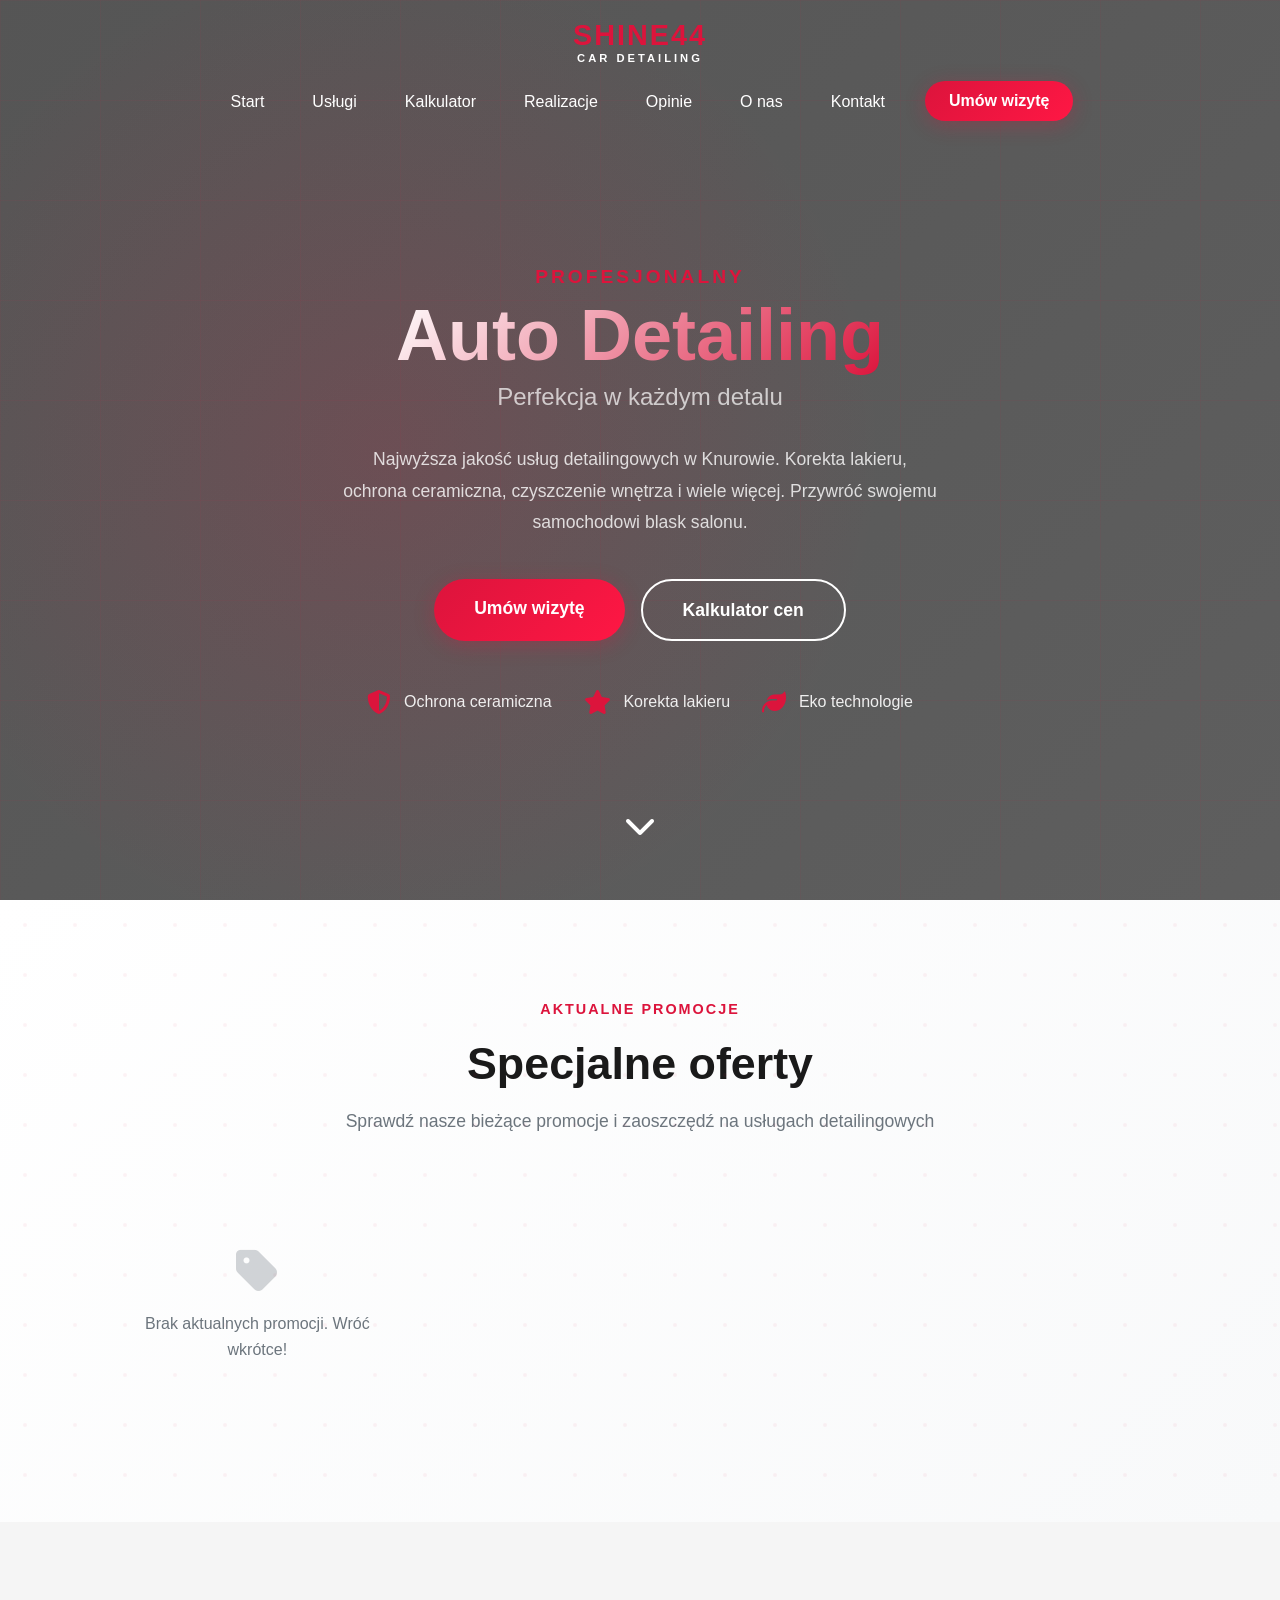
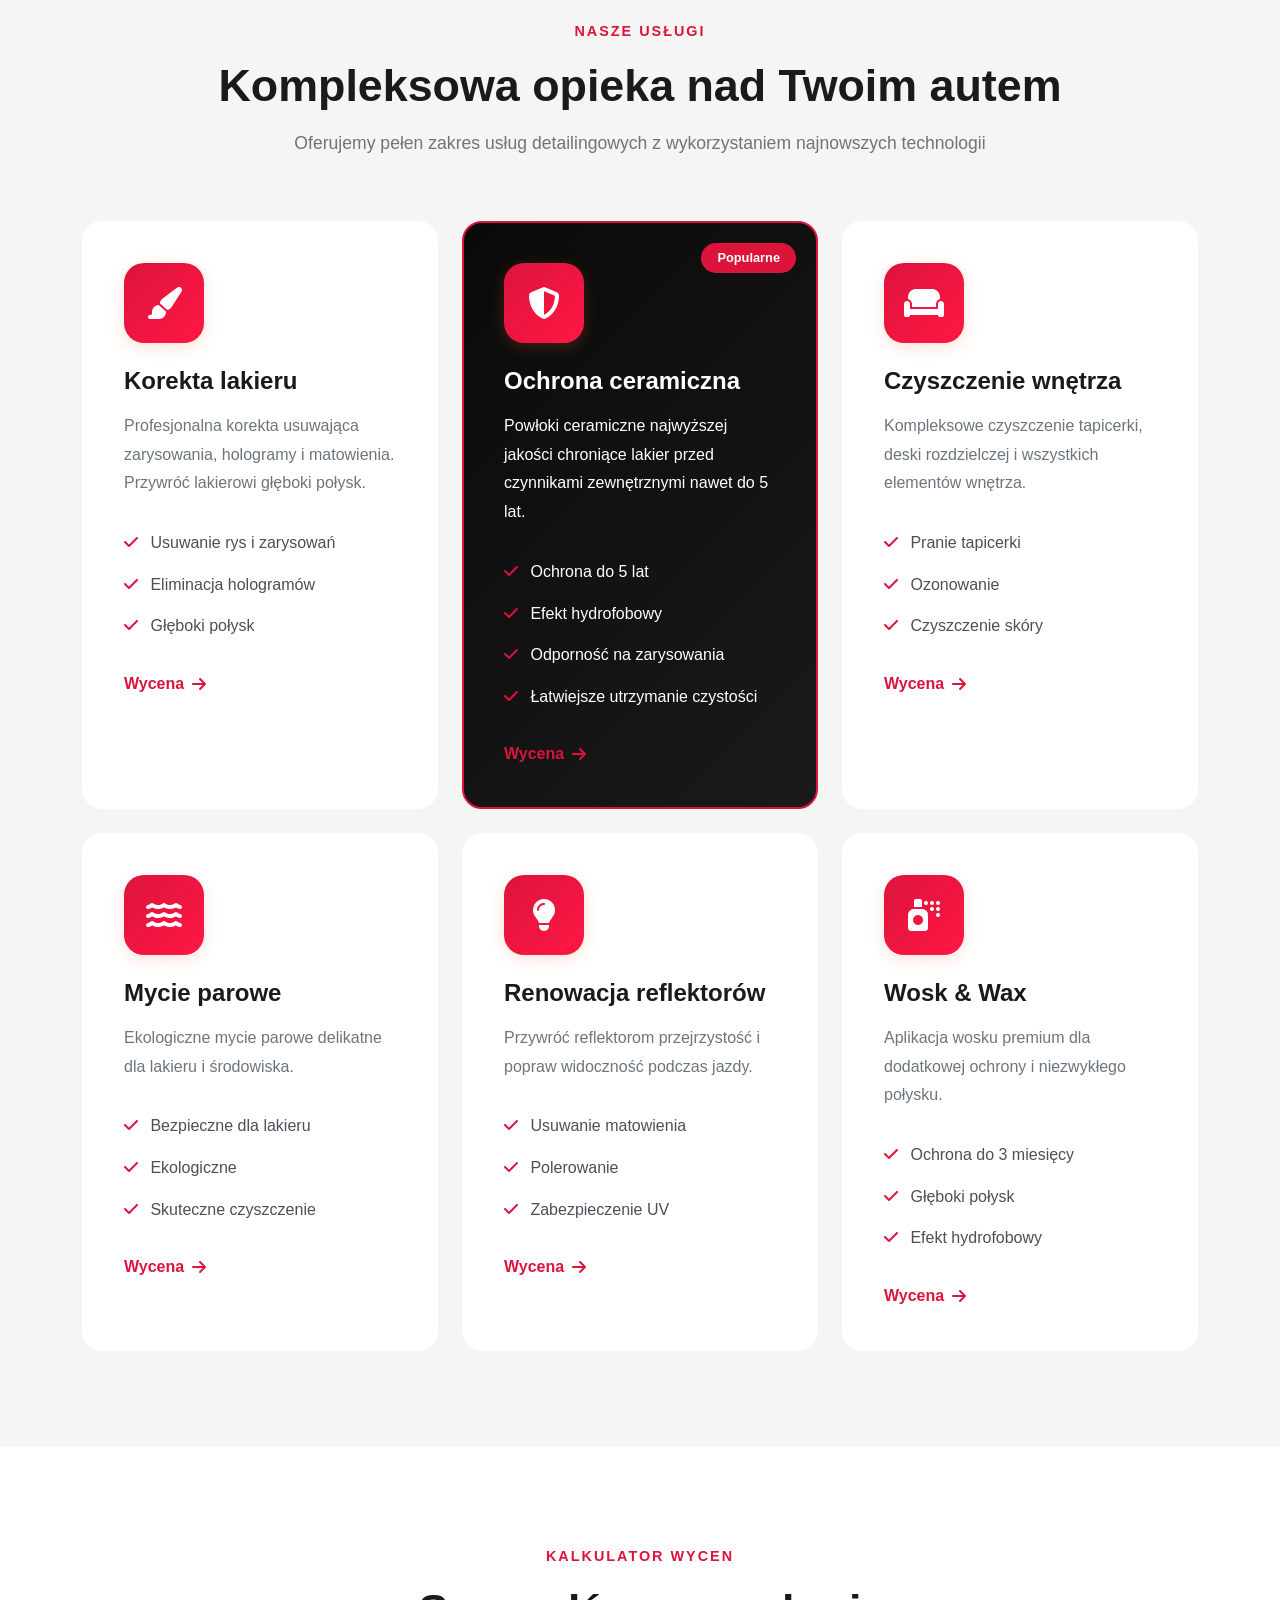
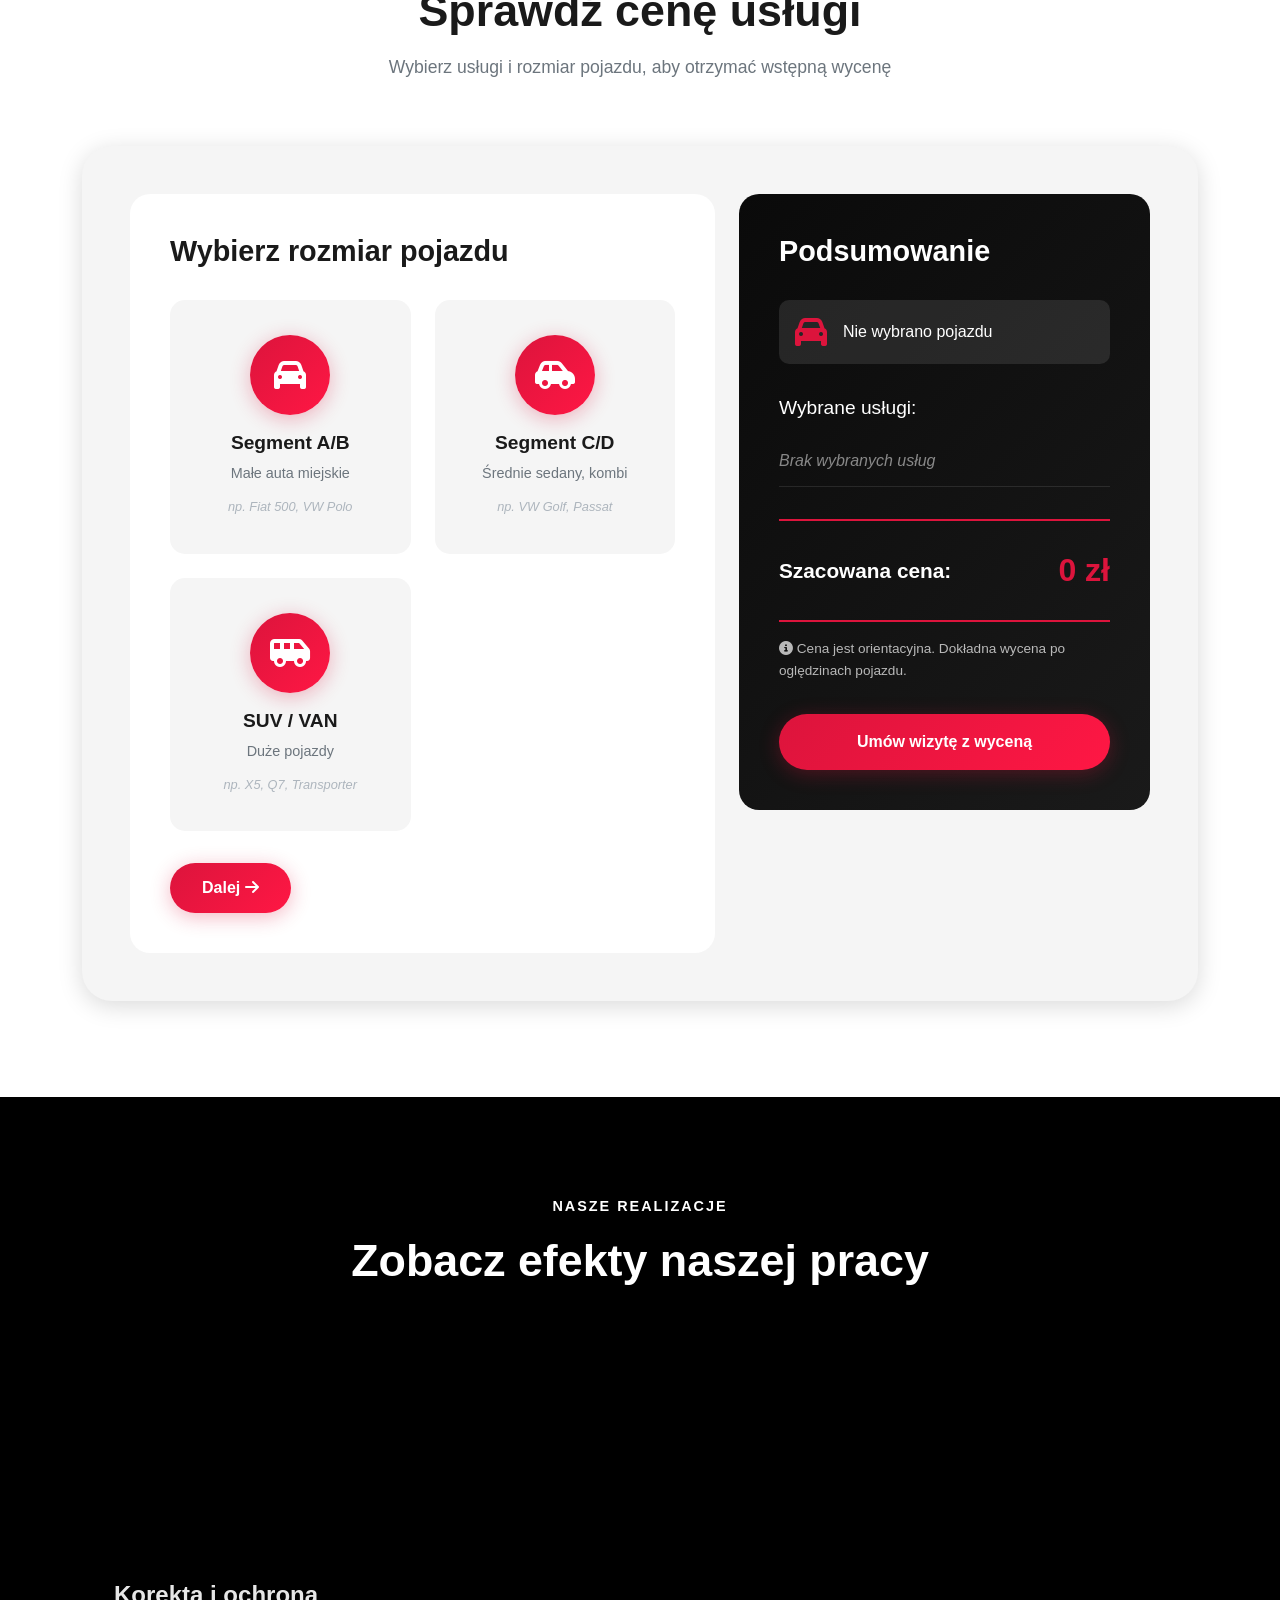
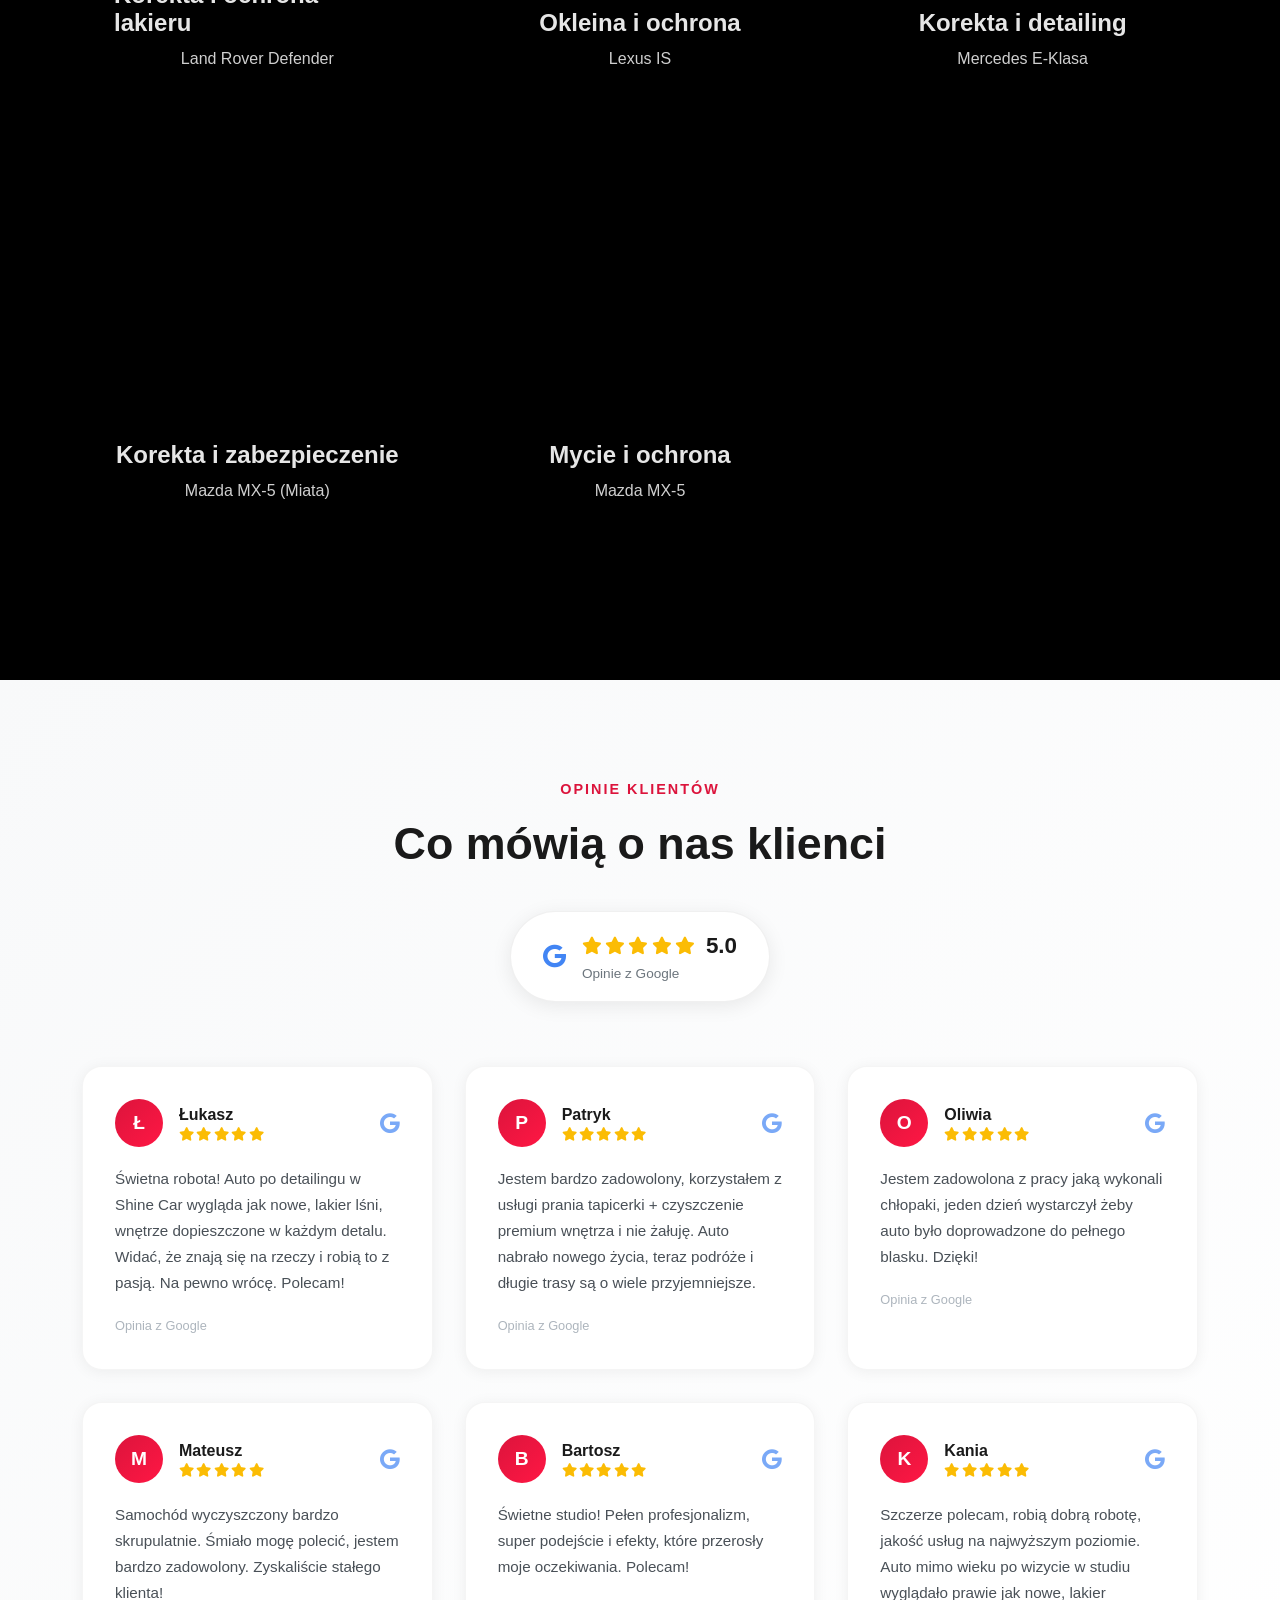
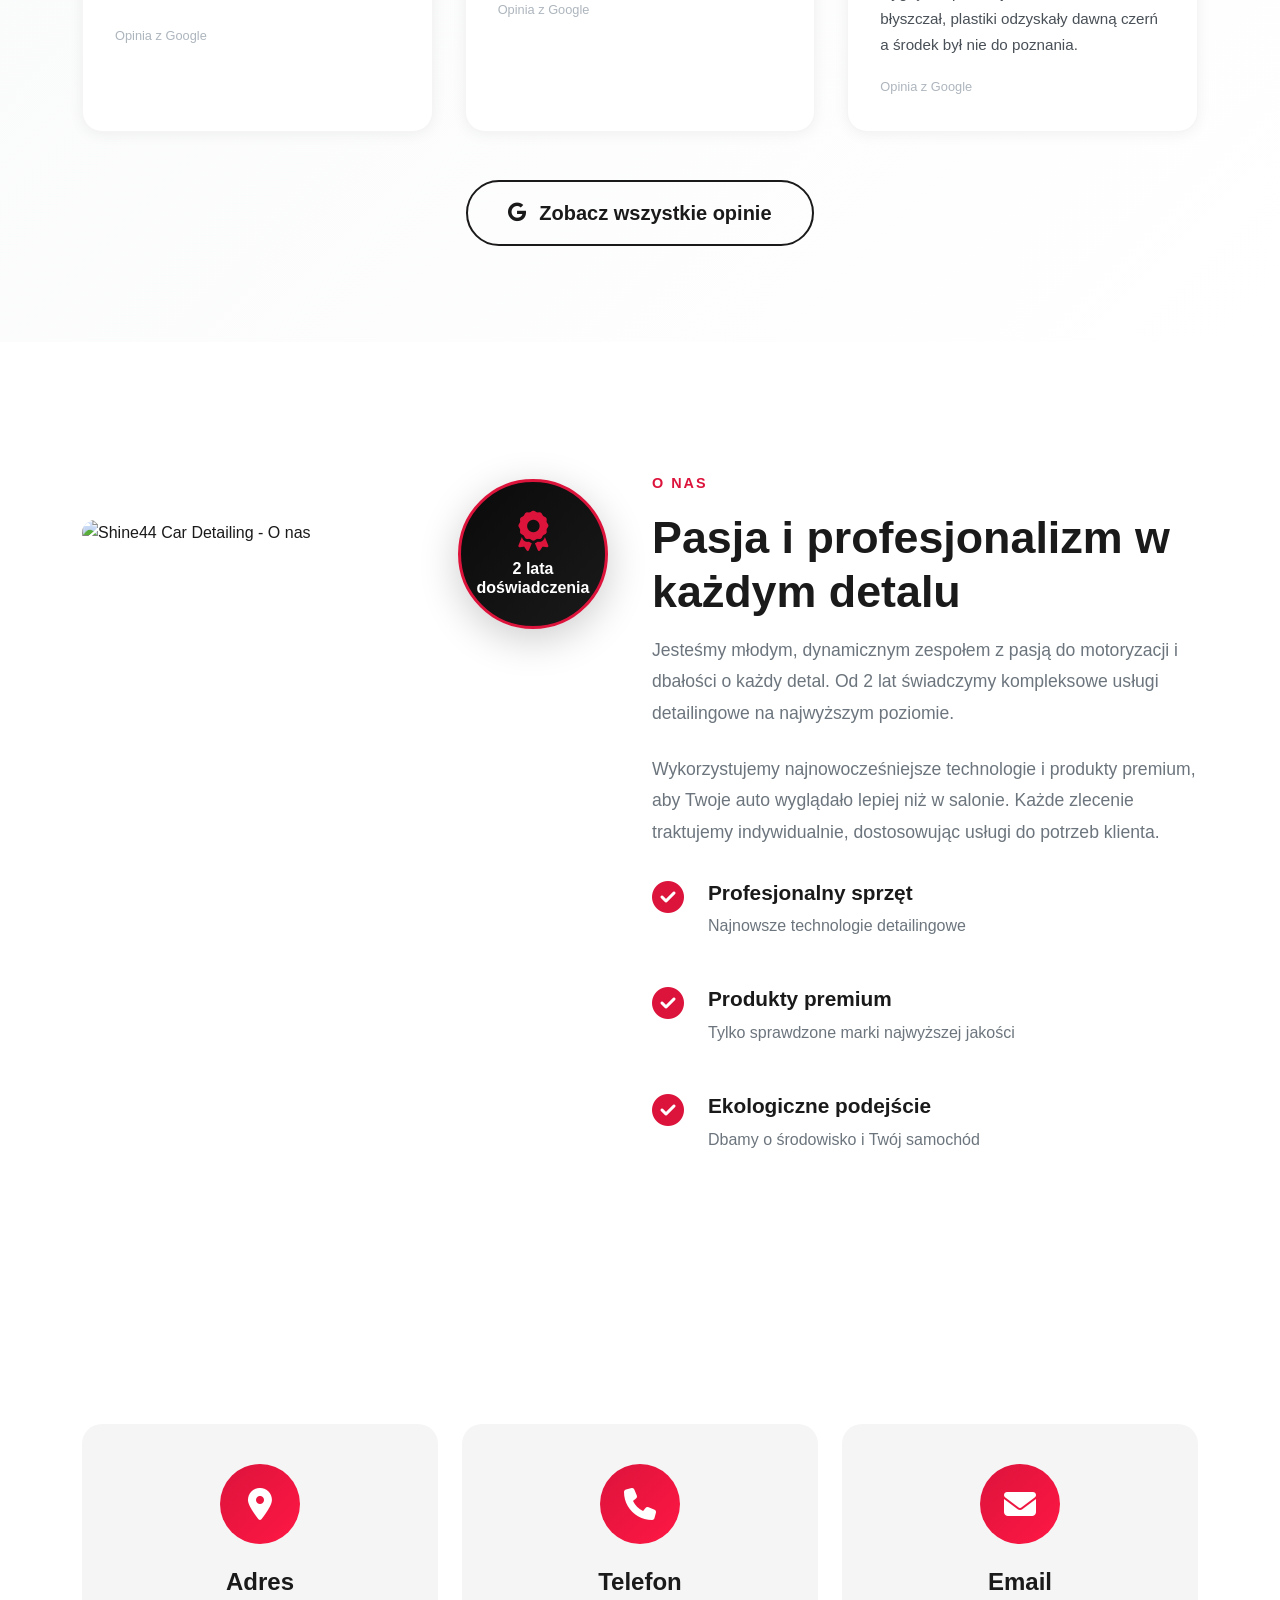
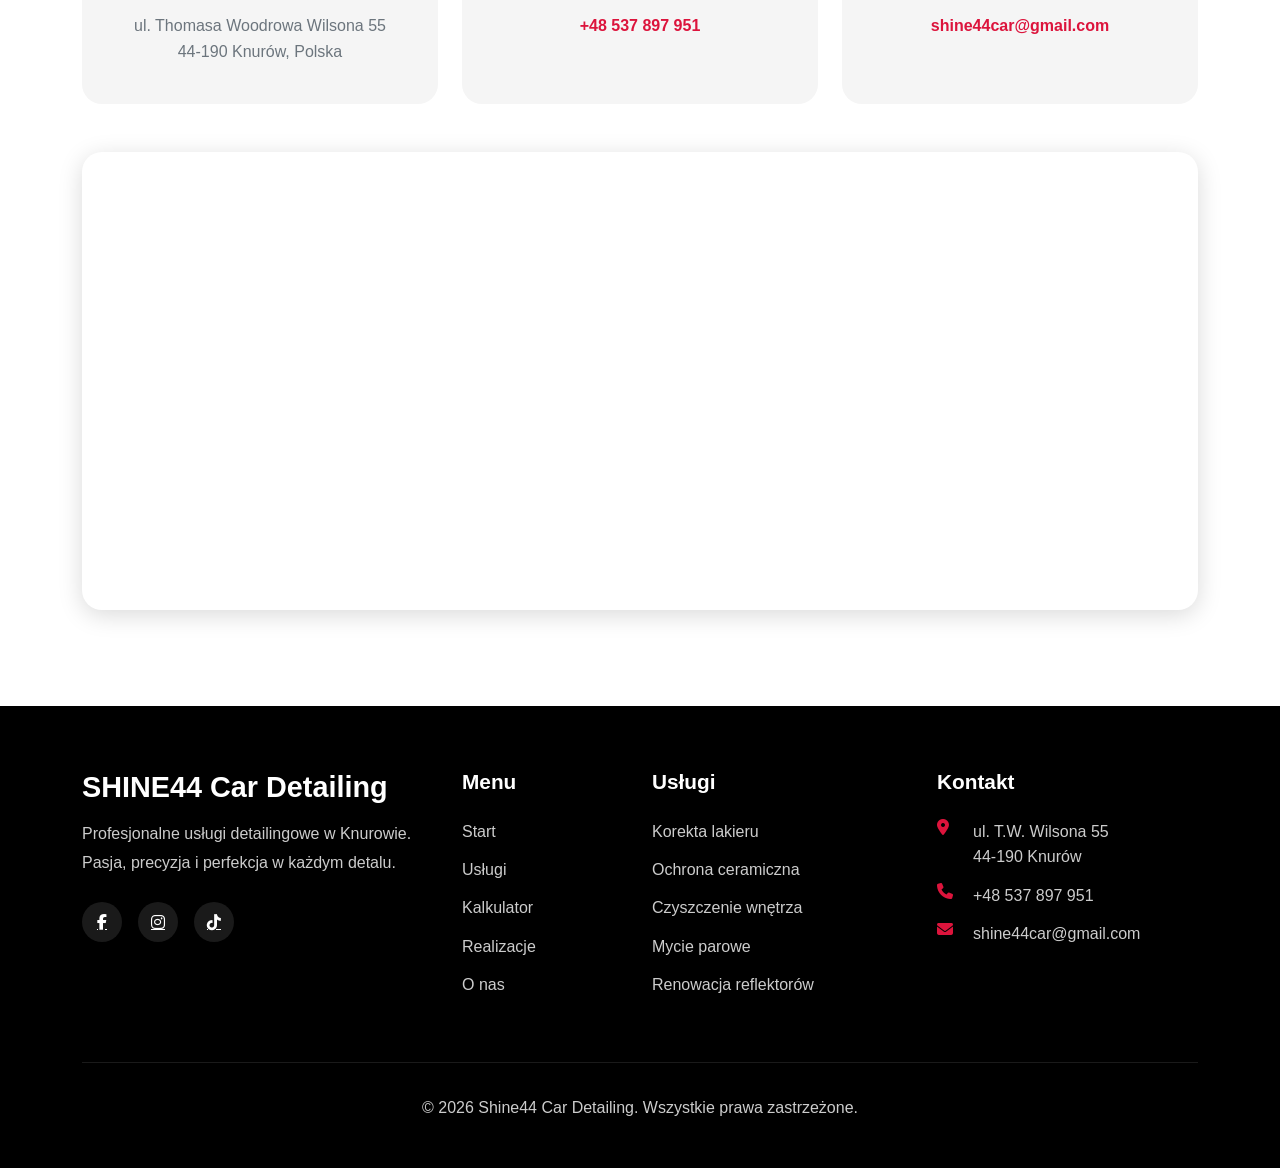
==== commit 977671db: "Wersja 0.0.2" ====
--- a/index.html
+++ b/index.html
@@ -86,36 +86,7 @@
         </div>
     </section>
 
-    <section class="stats-section">
-        <div class="container">
-            <div class="row">
-                <div class="col-md-3 col-6">
-                    <div class="stat-item">
-                        <div class="stat-number" data-target="50">0</div>
-                        <div class="stat-label">Zadowolonych klientów</div>
-                    </div>
-                </div>
-                <div class="col-md-3 col-6">
-                    <div class="stat-item">
-                        <div class="stat-number" data-target="2">0</div>
-                        <div class="stat-label">Lat doświadczenia</div>
-                    </div>
-                </div>
-                <div class="col-md-3 col-6">
-                    <div class="stat-item">
-                        <div class="stat-number" data-target="15">0</div>
-                        <div class="stat-label">Usług detailingowych</div>
-                    </div>
-                </div>
-                <div class="col-md-3 col-6">
-                    <div class="stat-item">
-                        <div class="stat-number" data-target="100">0</div>
-                        <div class="stat-label">% Satysfakcji</div>
-                    </div>
-                </div>
-            </div>
-        </div>
-    </section>
+
 
     <section id="promotions" class="promotions-section">
         <div class="container">
@@ -822,7 +793,7 @@
                         <h2 class="section-title">Pasja i profesjonalizm w każdym detalu</h2>
                         <p class="about-text">
                             Jesteśmy młodym, dynamicznym zespołem z pasją do motoryzacji i dbałości o każdy detal.
-                            Od 5 lat świadczymy kompleksowe usługi detailingowe na najwyższym poziomie.
+                            Od 2 lat świadczymy kompleksowe usługi detailingowe na najwyższym poziomie.
                         </p>
                         <p class="about-text">
                             Wykorzystujemy najnowocześniejsze technologie i produkty premium, aby Twoje auto
@@ -858,113 +829,7 @@
         </div>
     </section>
 
-    <section id="booking" class="booking-section">
-        <div class="container">
-            <div class="row">
-                <div class="col-lg-6">
-                    <div class="booking-info">
-                        <span class="section-subtitle">Rezerwacja</span>
-                        <h2 class="section-title">Umów wizytę już dziś</h2>
-                        <p class="booking-description">
-                            Wypełnij formularz, a skontaktujemy się z Tobą w ciągu 24h aby potwierdzić termin wizyty.
-                        </p>
-                        <div class="booking-features">
-                            <div class="booking-feature">
-                                <i class="fas fa-clock"></i>
-                                <div>
-                                    <h4>Szybka odpowiedź</h4>
-                                    <p>Odpisujemy w ciągu 24h</p>
-                                </div>
-                            </div>
-                            <div class="booking-feature">
-                                <i class="fas fa-calendar-check"></i>
-                                <div>
-                                    <h4>Elastyczne terminy</h4>
-                                    <p>Dopasujemy się do Twojego grafiku</p>
-                                </div>
-                            </div>
-                            <div class="booking-feature">
-                                <i class="fas fa-shield-alt"></i>
-                                <div>
-                                    <h4>Gwarancja jakości</h4>
-                                    <p>100% satysfakcji z wykonanych usług</p>
-                                </div>
-                            </div>
-                        </div>
-                    </div>
-                </div>
-                <div class="col-lg-6">
-                    <div class="booking-form">
-                        <form id="bookingForm">
-                            <div class="form-group">
-                                <label for="name">Imię i nazwisko *</label>
-                                <input type="text" class="form-control" id="name" required>
-                            </div>
-                            <div class="form-group">
-                                <label for="phone">Telefon *</label>
-                                <input type="tel" class="form-control" id="phone" required>
-                            </div>
-                            <div class="form-group">
-                                <label for="email">Email</label>
-                                <input type="email" class="form-control" id="email">
-                            </div>
-                            <div class="form-group">
-                                <label for="vehicle">Marka i model auta</label>
-                                <input type="text" class="form-control" id="vehicle" placeholder="np. BMW 3 E90">
-                            </div>
-                            <div class="form-group">
-                                <label for="service">Wybierz usługę *</label>
-                                <select class="form-control" id="service" required>
-                                    <option value="">Wybierz...</option>
-                                    <optgroup label="Pakiet">
-                                        <option value="pakiet">Pakiet zewnątrz + wewnątrz</option>
-                                    </optgroup>
-                                    <optgroup label="Wnętrze">
-                                        <option value="odswiezenie">Odświeżenie wnętrza</option>
-                                        <option value="czyszczenie-premium">Czyszczenie premium</option>
-                                        <option value="pranie-tapicerki">Pranie tapicerki</option>
-                                        <option value="pranie-skor">Pranie skór</option>
-                                        <option value="impregnacja">Dodatkowa impregnacja</option>
-                                    </optgroup>
-                                    <optgroup label="Zewnątrz">
-                                        <option value="mycie-podstawowe">Mycie podstawowe</option>
-                                        <option value="mycie-premium">Mycie premium</option>
-                                        <option value="czyszczenie-felg">Czyszczenie felg</option>
-                                    </optgroup>
-                                    <optgroup label="Ochrona">
-                                        <option value="powloka-1-5">Powłoka ochronna 1,5 roczna</option>
-                                        <option value="powloka-3">Powłoka ochronna 3 letnia</option>
-                                        <option value="powloka-5">Powłoka ochronna 5 letnia</option>
-                                        <option value="twardy-wosk">Twardy wosk</option>
-                                        <option value="miekki-wosk">Miękki wosk</option>
-                                        <option value="powloka-szyby">Powłoka na szyby</option>
-                                    </optgroup>
-                                    <optgroup label="Korekta">
-                                        <option value="one-step">Korekta One-step</option>
-                                        <option value="two-step">Korekta Two-step</option>
-                                        <option value="pelna-korekta">Pełna korekta</option>
-                                        <option value="renowacja-lamp">Renowacja lamp</option>
-                                    </optgroup>
-                                    <option value="inne">Inne - opiszę w wiadomości</option>
-                                </select>
-                            </div>
-                            <div class="form-group">
-                                <label for="date">Preferowany termin</label>
-                                <input type="date" class="form-control" id="date">
-                            </div>
-                            <div class="form-group">
-                                <label for="message">Dodatkowe informacje</label>
-                                <textarea class="form-control" id="message" rows="3"></textarea>
-                            </div>
-                            <button type="submit" class="btn btn-primary btn-block">
-                                Wyślij zapytanie <i class="fas fa-paper-plane"></i>
-                            </button>
-                        </form>
-                    </div>
-                </div>
-            </div>
-        </div>
-    </section>
+
 
     <section id="contact" class="contact-section">
         <div class="container">
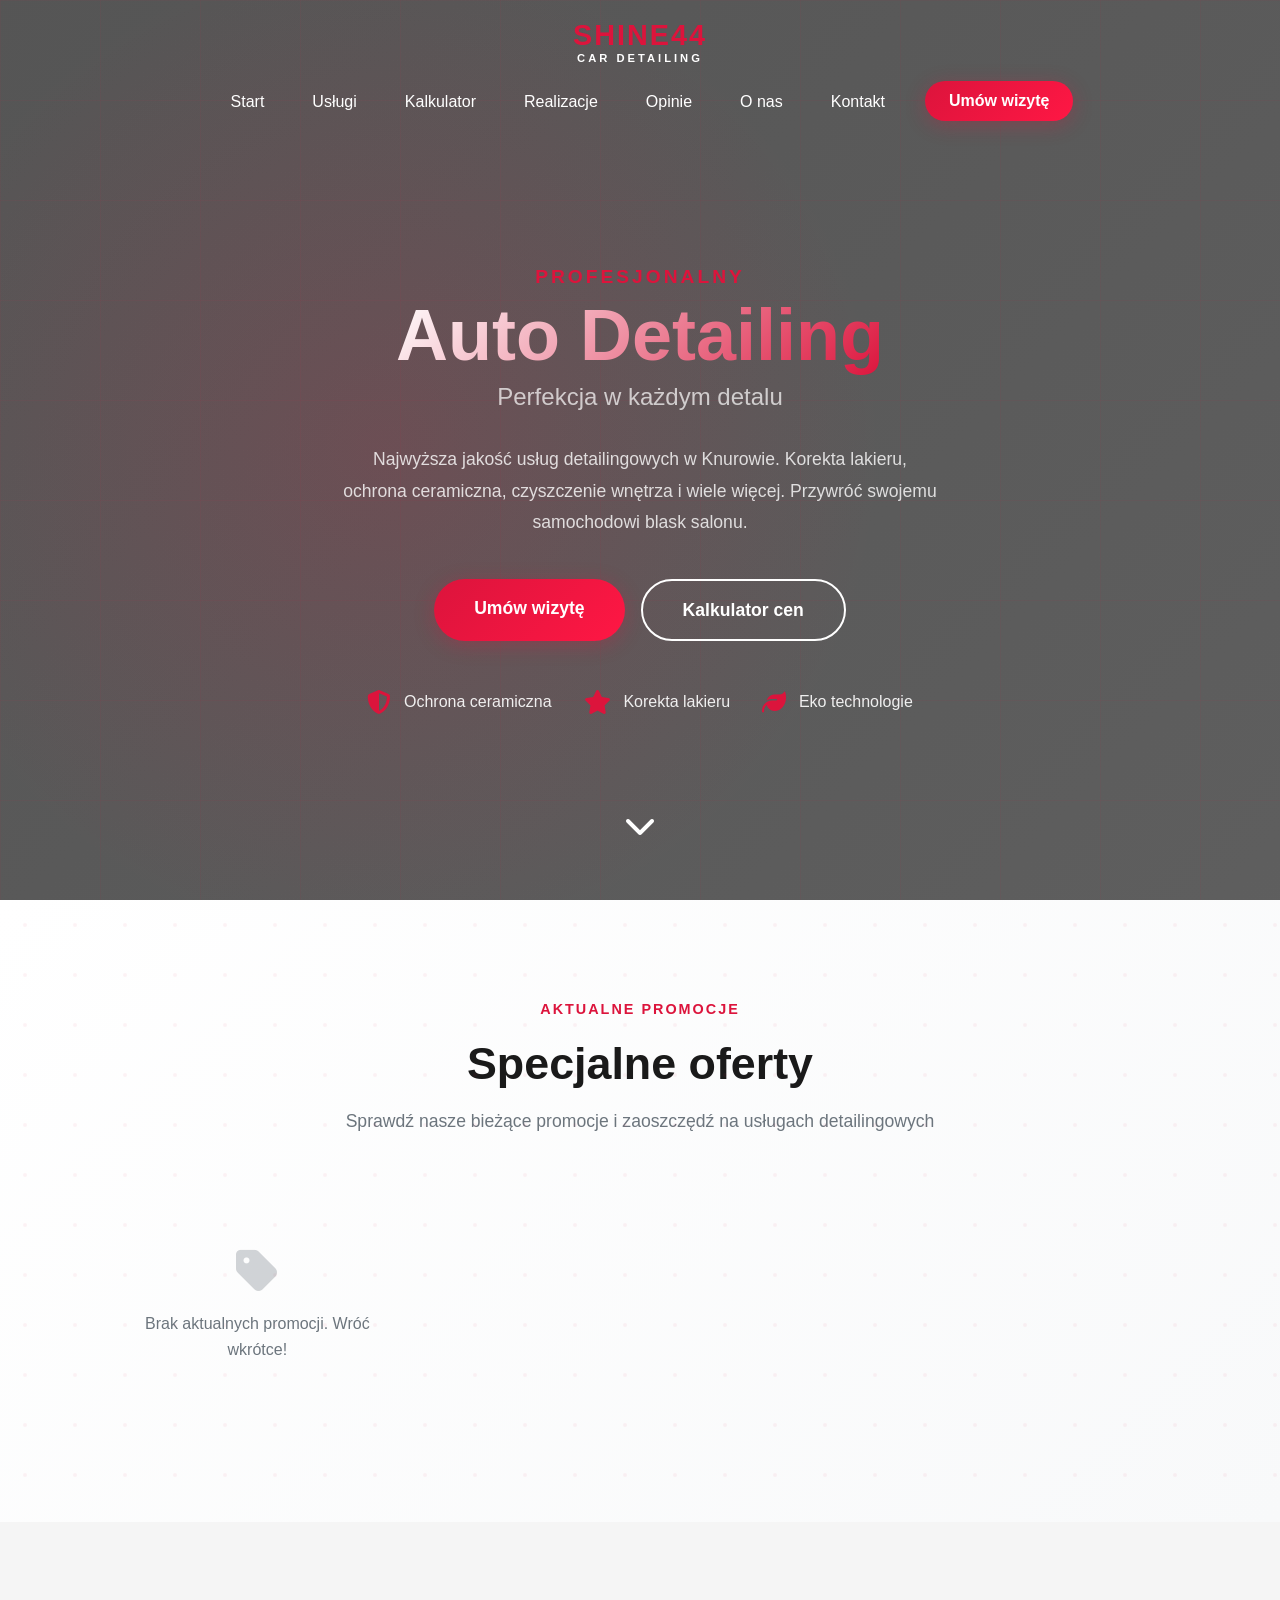
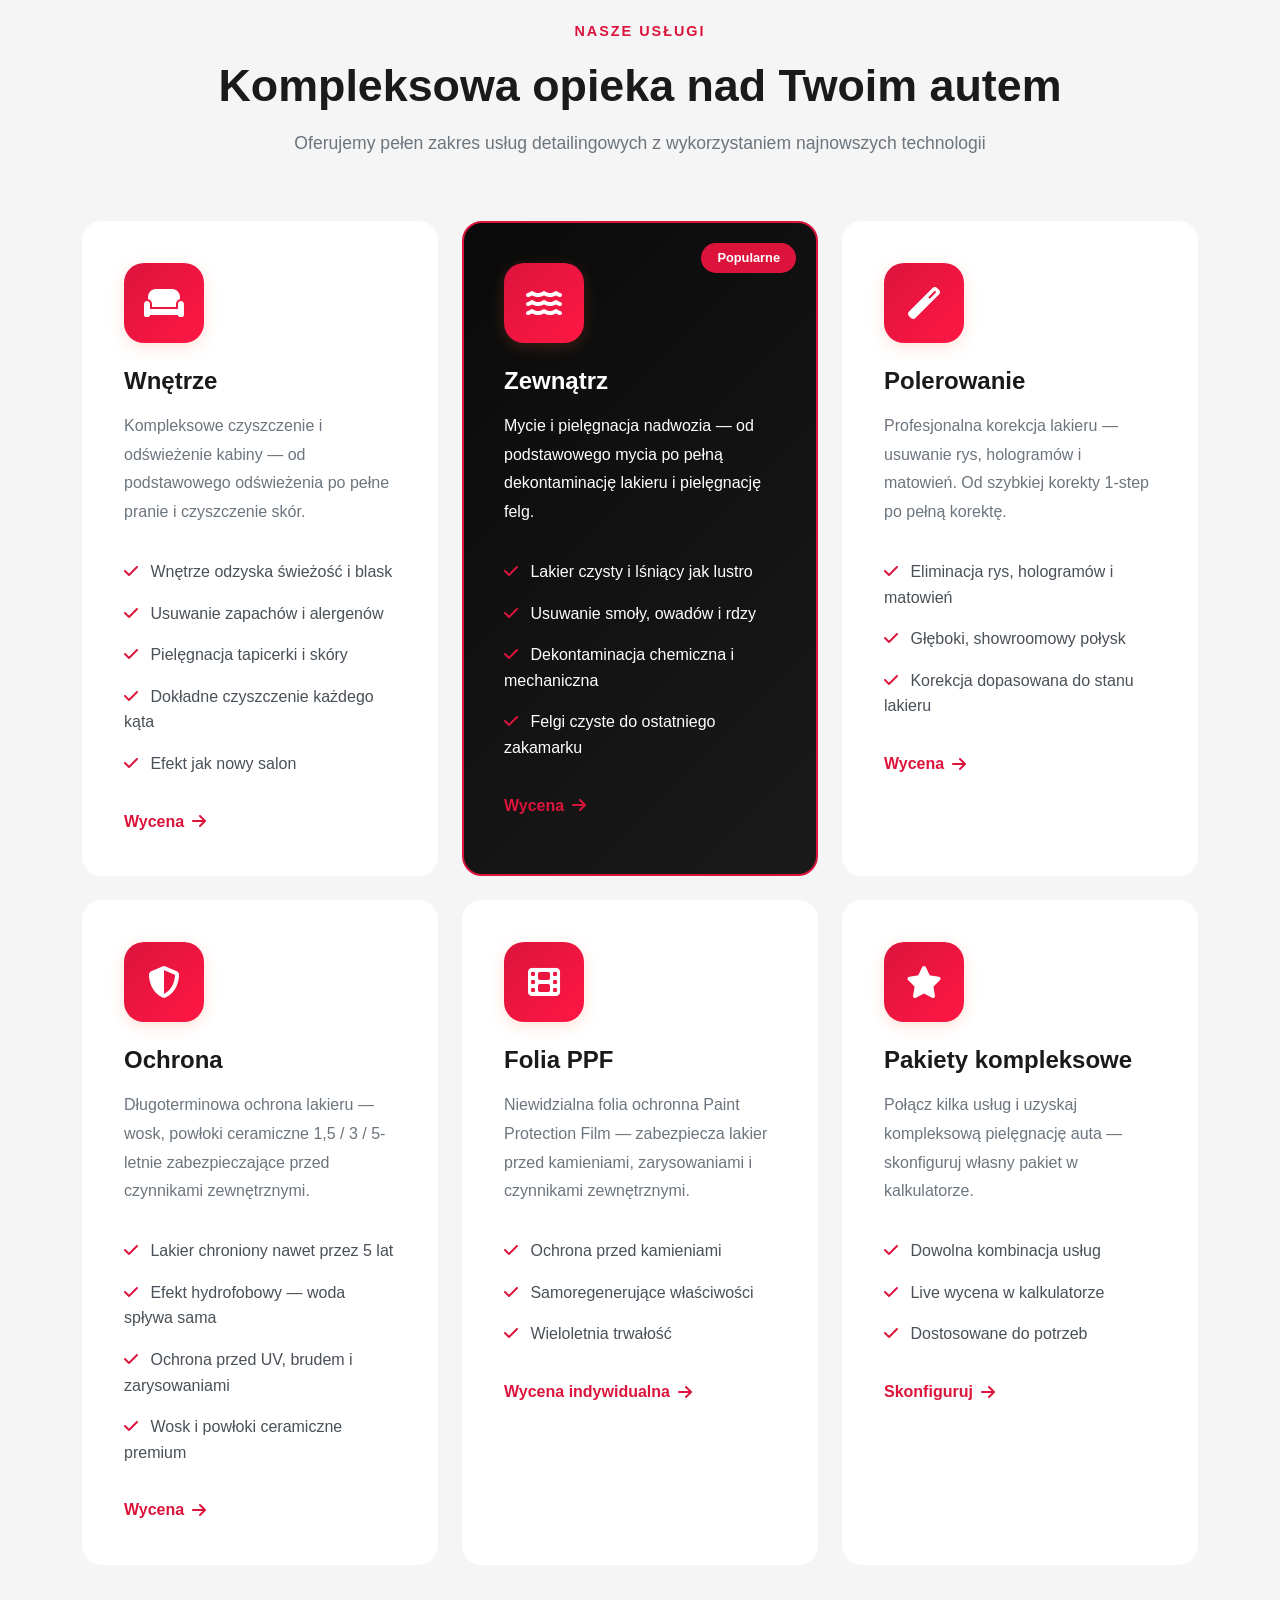
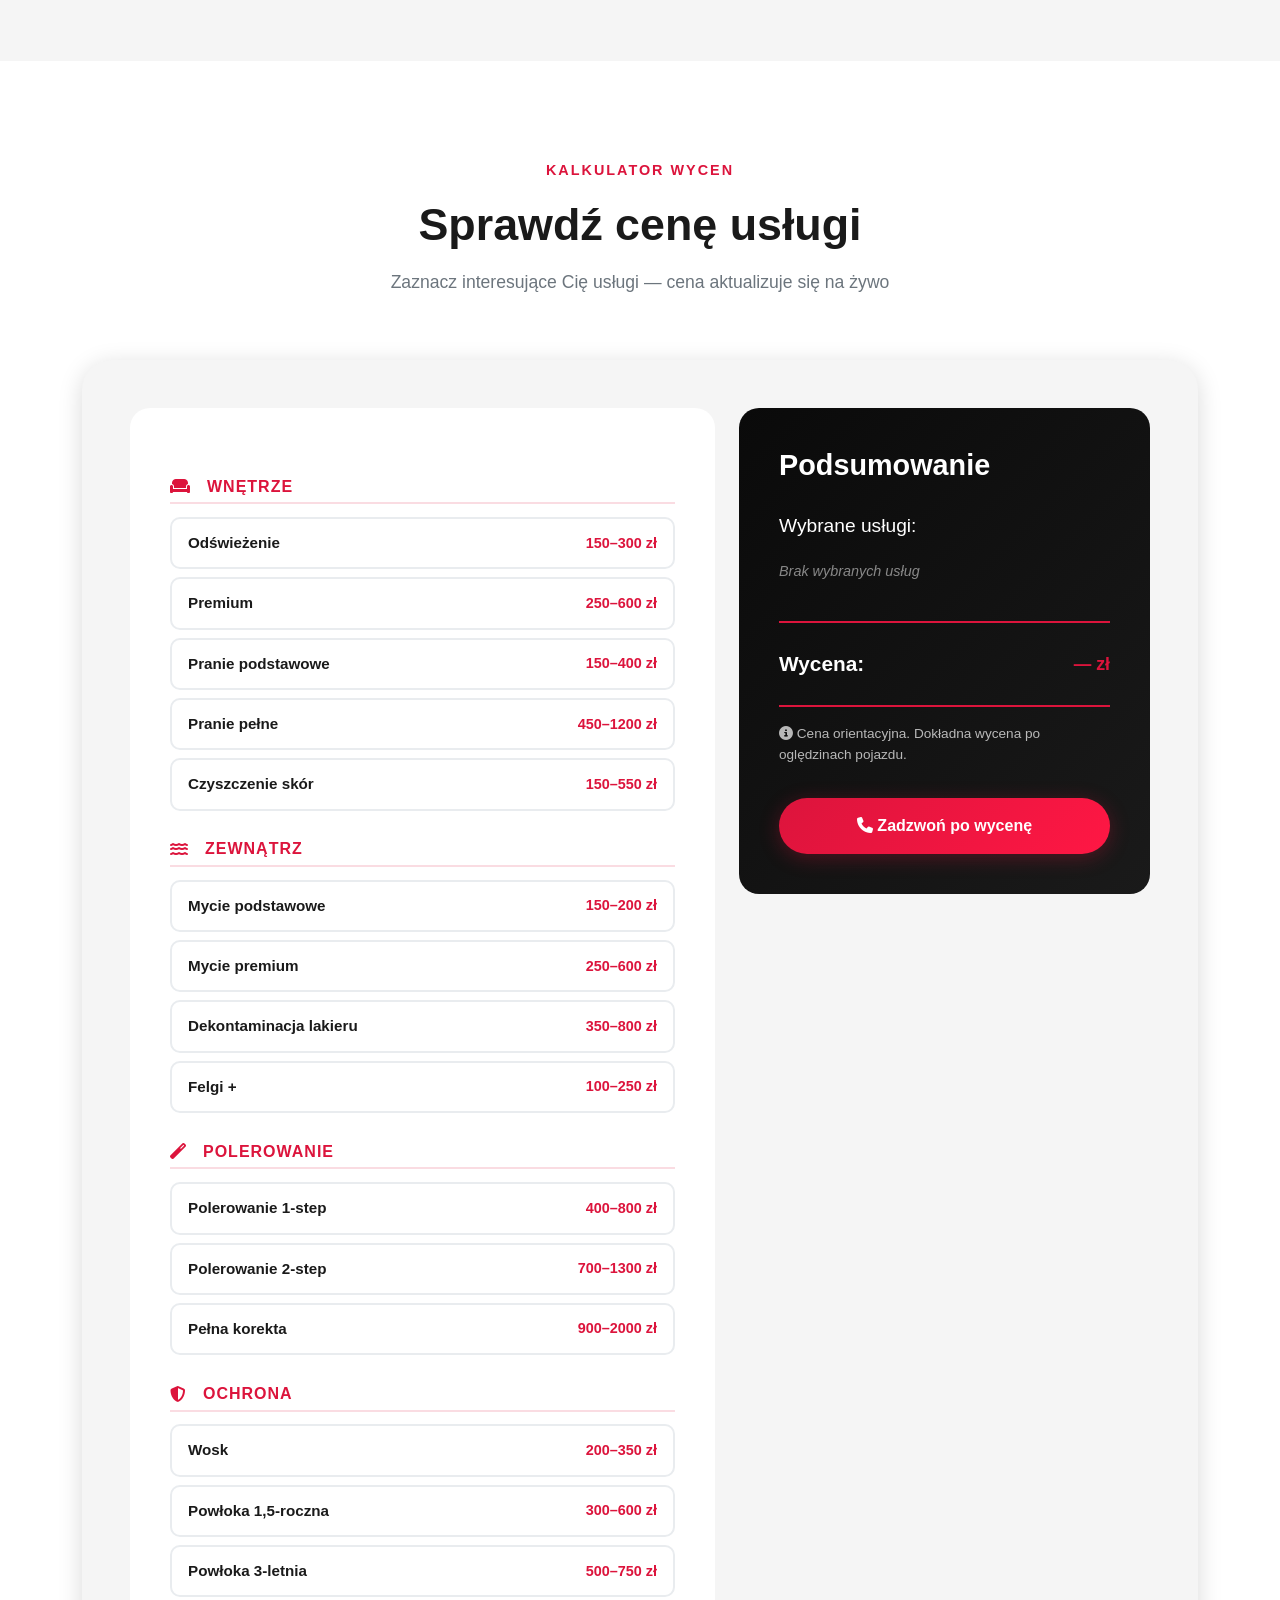
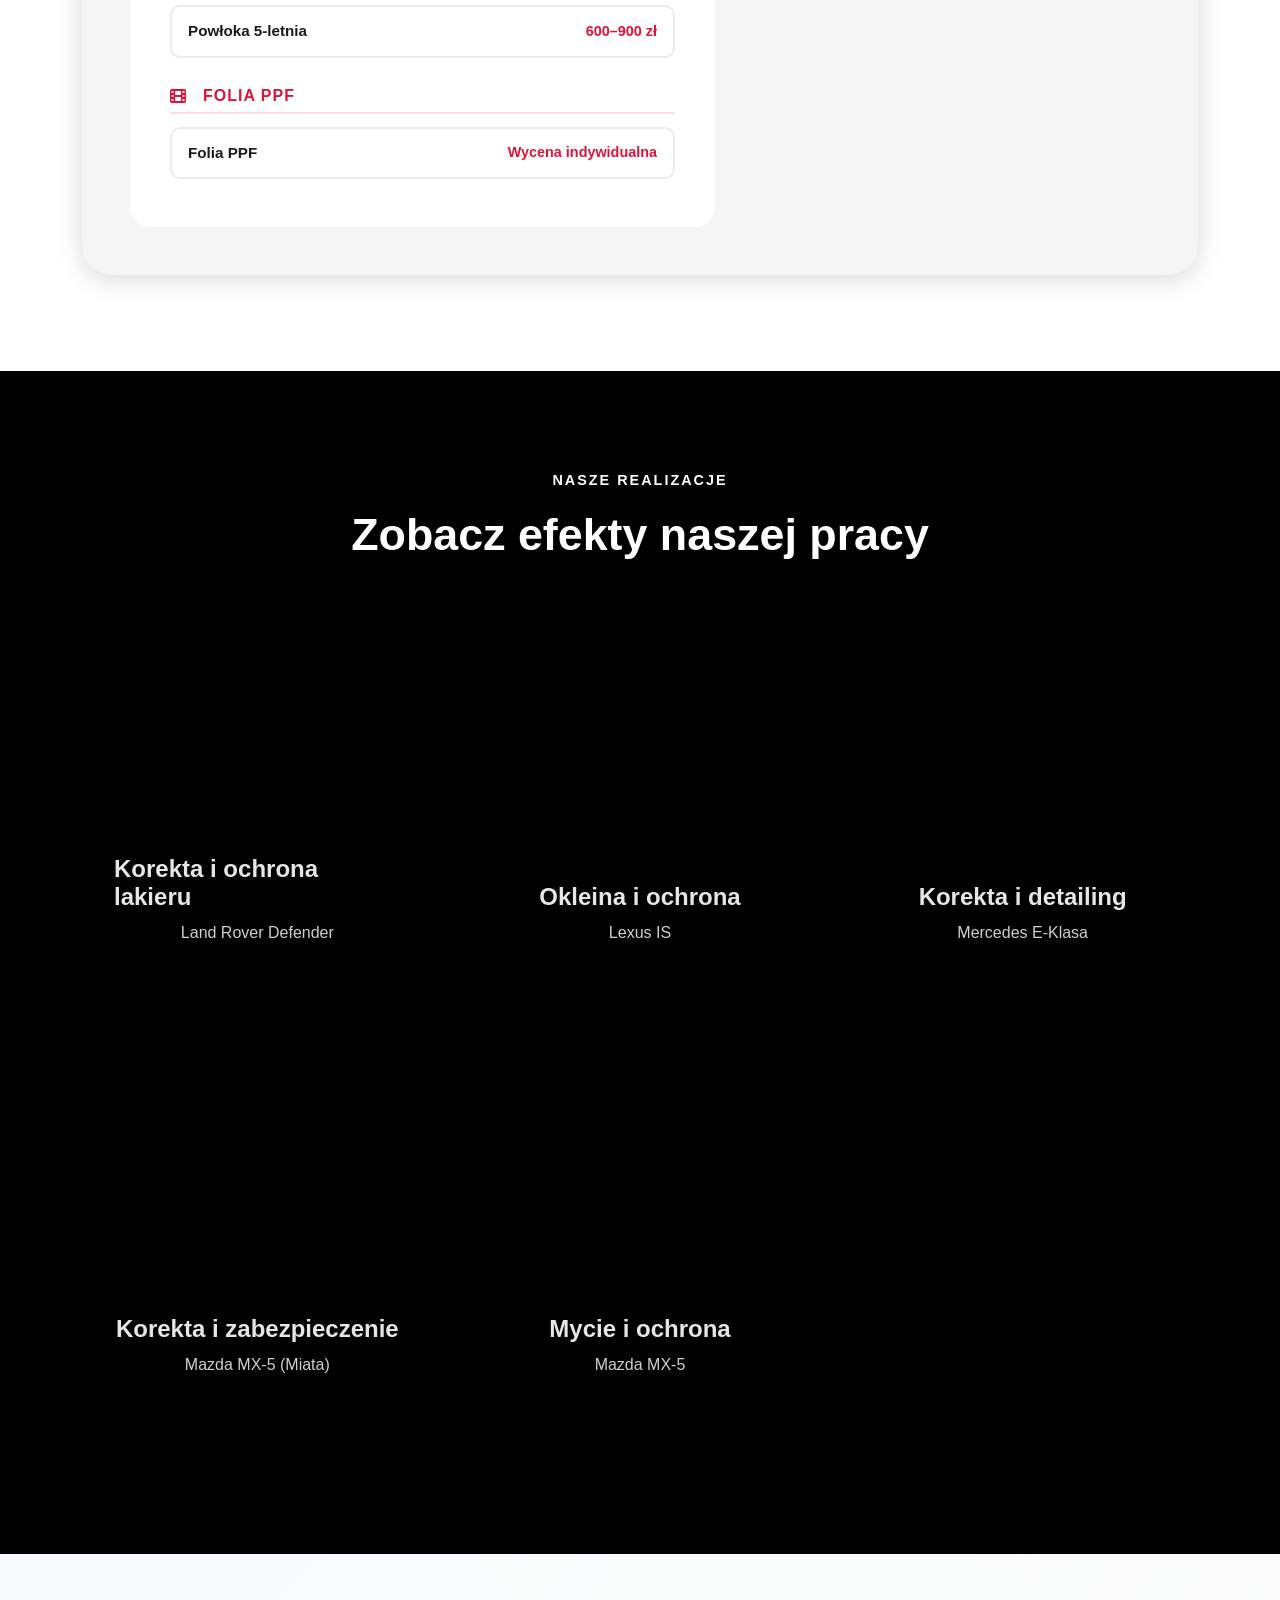
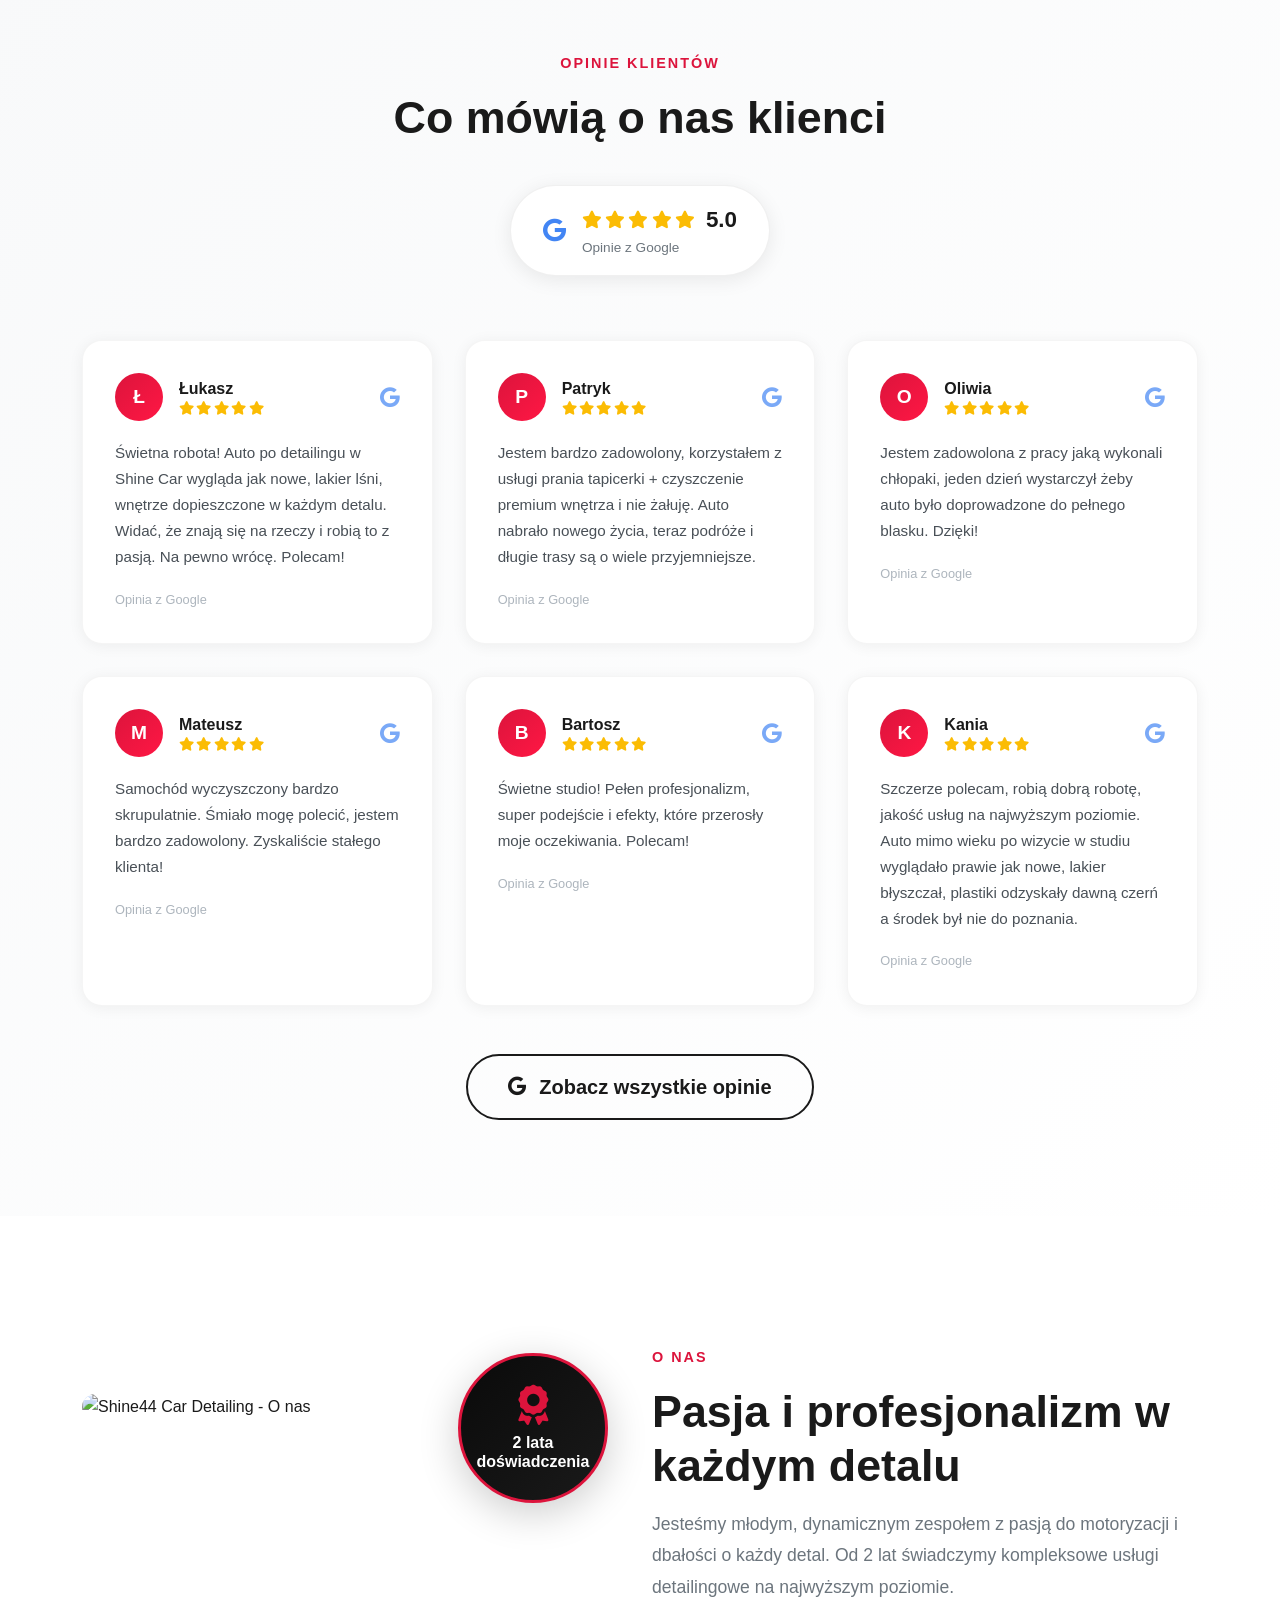
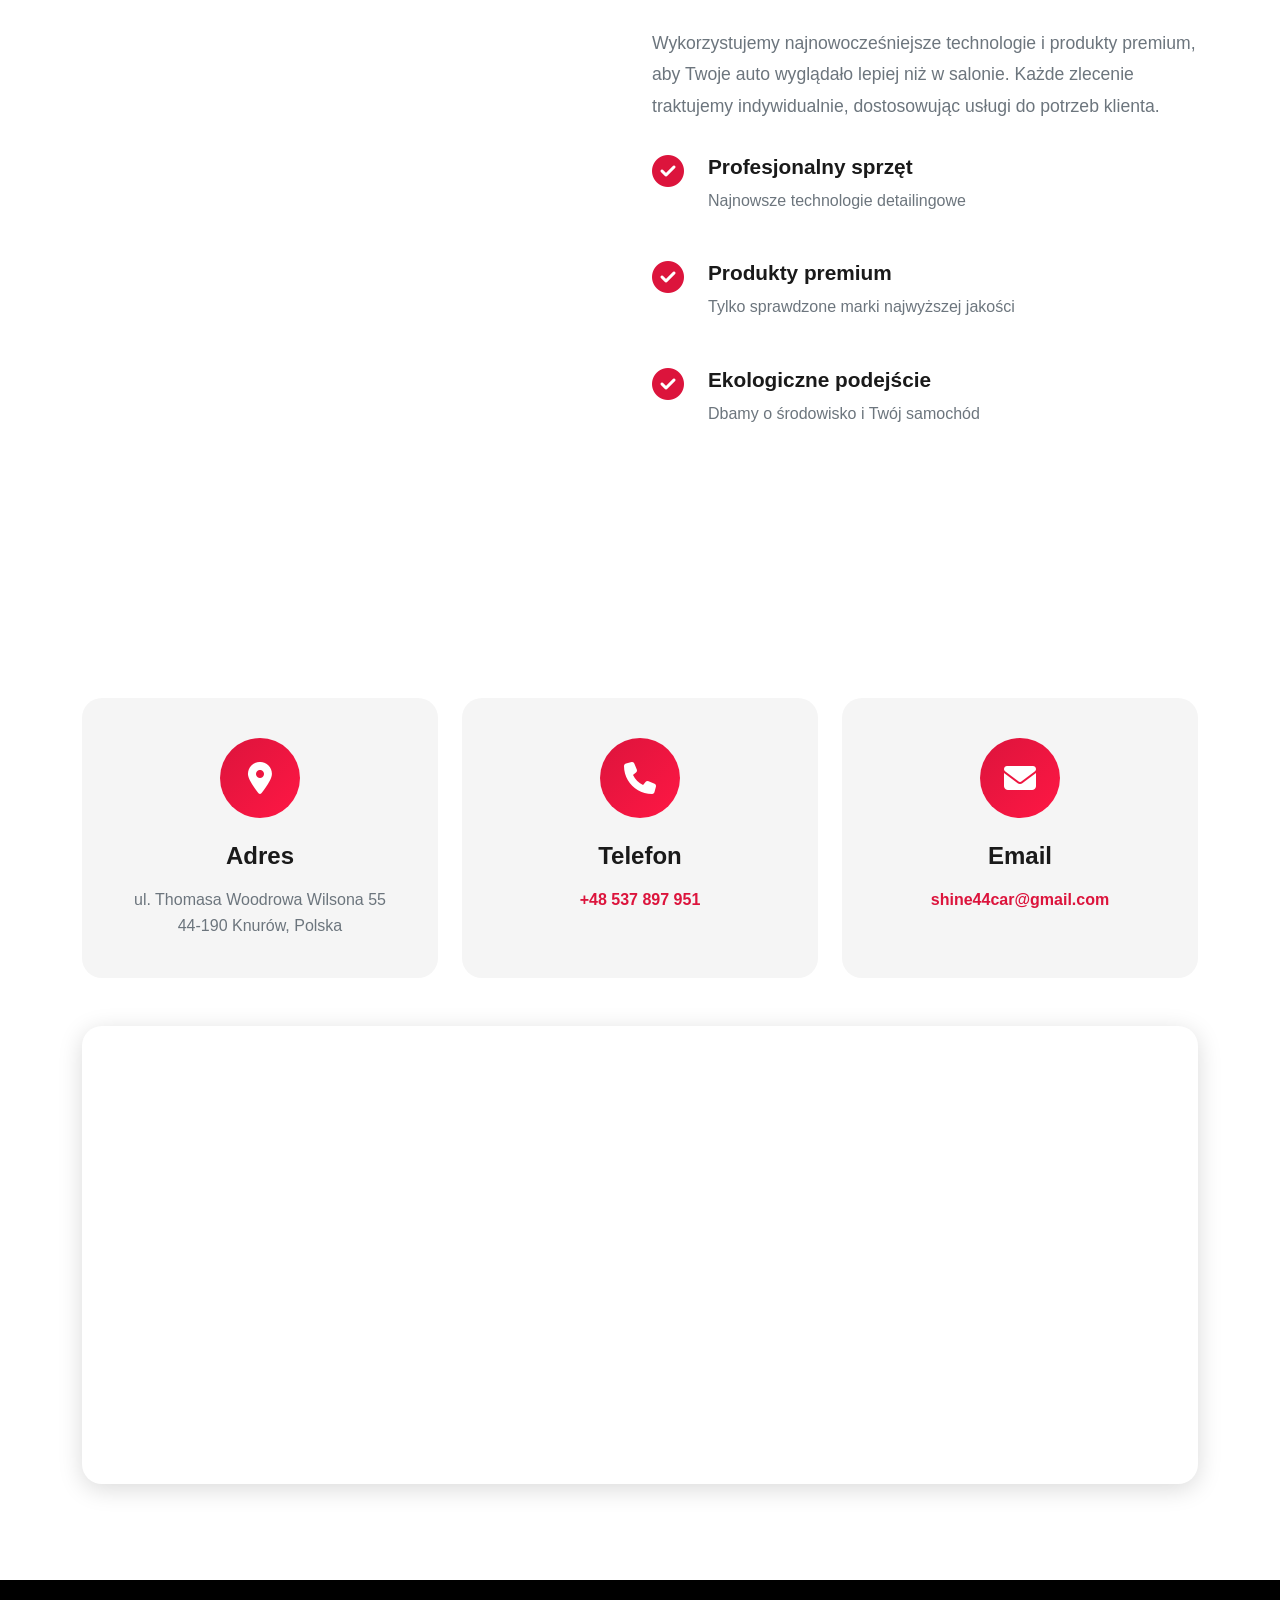
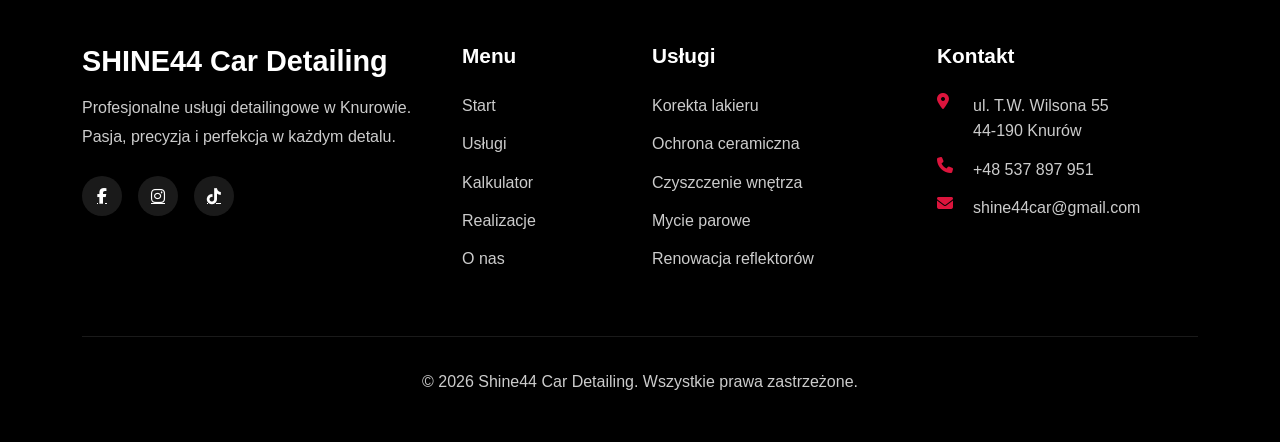
==== commit 996250e6: "Wersja 0.0.3" ====
--- a/index.html
+++ b/index.html
@@ -106,7 +106,7 @@
         </div>
     </section>
 
-    <section id="services" class="services-section">
+        <section id="services" class="services-section">
         <div class="container">
             <div class="section-header text-center">
                 <span class="section-subtitle">Nasze usługi</span>
@@ -118,18 +118,15 @@
             <div class="row g-4">
                 <div class="col-lg-4 col-md-6">
                     <div class="service-card">
-                        <div class="service-icon">
-                            <i class="fas fa-paint-brush"></i>
-                        </div>
-                        <h3 class="service-title">Korekta lakieru</h3>
-                        <p class="service-description">
-                            Profesjonalna korekta usuwająca zarysowania, hologramy i matowienia.
-                            Przywróć lakierowi głęboki połysk.
-                        </p>
+                        <div class="service-icon"><i class="fas fa-couch"></i></div>
+                        <h3 class="service-title">Wnętrze</h3>
+                        <p class="service-description">Kompleksowe czyszczenie i odświeżenie kabiny — od podstawowego odświeżenia po pełne pranie i czyszczenie skór.</p>
                         <ul class="service-features">
-                            <li><i class="fas fa-check"></i> Usuwanie rys i zarysowań</li>
-                            <li><i class="fas fa-check"></i> Eliminacja hologramów</li>
-                            <li><i class="fas fa-check"></i> Głęboki połysk</li>
+                            <li><i class="fas fa-check"></i> Wnętrze odzyska świeżość i blask</li>
+                            <li><i class="fas fa-check"></i> Usuwanie zapachów i alergenów</li>
+                            <li><i class="fas fa-check"></i> Pielęgnacja tapicerki i skóry</li>
+                            <li><i class="fas fa-check"></i> Dokładne czyszczenie każdego kąta</li>
+                            <li><i class="fas fa-check"></i> Efekt jak nowy salon</li>
                         </ul>
                         <a href="#calculator" class="service-link">Wycena <i class="fas fa-arrow-right"></i></a>
                     </div>
@@ -137,417 +134,121 @@
                 <div class="col-lg-4 col-md-6">
                     <div class="service-card featured">
                         <div class="service-badge">Popularne</div>
-                        <div class="service-icon">
-                            <i class="fas fa-shield-alt"></i>
-                        </div>
-                        <h3 class="service-title">Ochrona ceramiczna</h3>
-                        <p class="service-description">
-                            Powłoki ceramiczne najwyższej jakości chroniące lakier przed czynnikami zewnętrznymi
-                            nawet do 5 lat.
-                        </p>
+                        <div class="service-icon"><i class="fas fa-water"></i></div>
+                        <h3 class="service-title">Zewnątrz</h3>
+                        <p class="service-description">Mycie i pielęgnacja nadwozia — od podstawowego mycia po pełną dekontaminację lakieru i pielęgnację felg.</p>
                         <ul class="service-features">
-                            <li><i class="fas fa-check"></i> Ochrona do 5 lat</li>
-                            <li><i class="fas fa-check"></i> Efekt hydrofobowy</li>
-                            <li><i class="fas fa-check"></i> Odporność na zarysowania</li>
-                            <li><i class="fas fa-check"></i> Łatwiejsze utrzymanie czystości</li>
+                            <li><i class="fas fa-check"></i> Lakier czysty i lśniący jak lustro</li>
+                            <li><i class="fas fa-check"></i> Usuwanie smoły, owadów i rdzy</li>
+                            <li><i class="fas fa-check"></i> Dekontaminacja chemiczna i mechaniczna</li>
+                            <li><i class="fas fa-check"></i> Felgi czyste do ostatniego zakamarku</li>
                         </ul>
                         <a href="#calculator" class="service-link">Wycena <i class="fas fa-arrow-right"></i></a>
                     </div>
                 </div>
                 <div class="col-lg-4 col-md-6">
                     <div class="service-card">
-                        <div class="service-icon">
-                            <i class="fas fa-couch"></i>
-                        </div>
-                        <h3 class="service-title">Czyszczenie wnętrza</h3>
-                        <p class="service-description">
-                            Kompleksowe czyszczenie tapicerki, deski rozdzielczej i wszystkich elementów wnętrza.
-                        </p>
+                        <div class="service-icon"><i class="fas fa-magic"></i></div>
+                        <h3 class="service-title">Polerowanie</h3>
+                        <p class="service-description">Profesjonalna korekcja lakieru — usuwanie rys, hologramów i matowień. Od szybkiej korekty 1-step po pełną korektę.</p>
                         <ul class="service-features">
-                            <li><i class="fas fa-check"></i> Pranie tapicerki</li>
-                            <li><i class="fas fa-check"></i> Ozonowanie</li>
-                            <li><i class="fas fa-check"></i> Czyszczenie skóry</li>
+                            <li><i class="fas fa-check"></i> Eliminacja rys, hologramów i matowień</li>
+                            <li><i class="fas fa-check"></i> Głęboki, showroomowy połysk</li>
+                            <li><i class="fas fa-check"></i> Korekcja dopasowana do stanu lakieru</li>
                         </ul>
                         <a href="#calculator" class="service-link">Wycena <i class="fas fa-arrow-right"></i></a>
                     </div>
                 </div>
                 <div class="col-lg-4 col-md-6">
                     <div class="service-card">
-                        <div class="service-icon">
-                            <i class="fas fa-water"></i>
-                        </div>
-                        <h3 class="service-title">Mycie parowe</h3>
-                        <p class="service-description">
-                            Ekologiczne mycie parowe delikatne dla lakieru i środowiska.
-                        </p>
+                        <div class="service-icon"><i class="fas fa-shield-alt"></i></div>
+                        <h3 class="service-title">Ochrona</h3>
+                        <p class="service-description">Długoterminowa ochrona lakieru — wosk, powłoki ceramiczne 1,5 / 3 / 5-letnie zabezpieczające przed czynnikami zewnętrznymi.</p>
                         <ul class="service-features">
-                            <li><i class="fas fa-check"></i> Bezpieczne dla lakieru</li>
-                            <li><i class="fas fa-check"></i> Ekologiczne</li>
-                            <li><i class="fas fa-check"></i> Skuteczne czyszczenie</li>
+                            <li><i class="fas fa-check"></i> Lakier chroniony nawet przez 5 lat</li>
+                            <li><i class="fas fa-check"></i> Efekt hydrofobowy — woda spływa sama</li>
+                            <li><i class="fas fa-check"></i> Ochrona przed UV, brudem i zarysowaniami</li>
+                            <li><i class="fas fa-check"></i> Wosk i powłoki ceramiczne premium</li>
                         </ul>
                         <a href="#calculator" class="service-link">Wycena <i class="fas fa-arrow-right"></i></a>
                     </div>
                 </div>
                 <div class="col-lg-4 col-md-6">
                     <div class="service-card">
-                        <div class="service-icon">
-                            <i class="fas fa-lightbulb"></i>
-                        </div>
-                        <h3 class="service-title">Renowacja reflektorów</h3>
-                        <p class="service-description">
-                            Przywróć reflektorom przejrzystość i popraw widoczność podczas jazdy.
-                        </p>
+                        <div class="service-icon"><i class="fas fa-film"></i></div>
+                        <h3 class="service-title">Folia PPF</h3>
+                        <p class="service-description">Niewidzialna folia ochronna Paint Protection Film — zabezpiecza lakier przed kamieniami, zarysowaniami i czynnikami zewnętrznymi.</p>
                         <ul class="service-features">
-                            <li><i class="fas fa-check"></i> Usuwanie matowienia</li>
-                            <li><i class="fas fa-check"></i> Polerowanie</li>
-                            <li><i class="fas fa-check"></i> Zabezpieczenie UV</li>
-                        </ul>
-                        <a href="#calculator" class="service-link">Wycena <i class="fas fa-arrow-right"></i></a>
+                            <li><i class="fas fa-check"></i> Ochrona przed kamieniami</li>
+                            <li><i class="fas fa-check"></i> Samoregenerujące właściwości</li>
+                            <li><i class="fas fa-check"></i> Wieloletnia trwałość</li>
+                        </ul>
+                        <a href="#calculator" class="service-link">Wycena indywidualna <i class="fas fa-arrow-right"></i></a>
                     </div>
                 </div>
                 <div class="col-lg-4 col-md-6">
                     <div class="service-card">
-                        <div class="service-icon">
-                            <i class="fas fa-spray-can"></i>
-                        </div>
-                        <h3 class="service-title">Wosk & Wax</h3>
-                        <p class="service-description">
-                            Aplikacja wosku premium dla dodatkowej ochrony i niezwykłego połysku.
-                        </p>
+                        <div class="service-icon"><i class="fas fa-star"></i></div>
+                        <h3 class="service-title">Pakiety kompleksowe</h3>
+                        <p class="service-description">Połącz kilka usług i uzyskaj kompleksową pielęgnację auta — skonfiguruj własny pakiet w kalkulatorze.</p>
                         <ul class="service-features">
-                            <li><i class="fas fa-check"></i> Ochrona do 3 miesięcy</li>
-                            <li><i class="fas fa-check"></i> Głęboki połysk</li>
-                            <li><i class="fas fa-check"></i> Efekt hydrofobowy</li>
-                        </ul>
-                        <a href="#calculator" class="service-link">Wycena <i class="fas fa-arrow-right"></i></a>
-                    </div>
-                </div>
-            </div>
-        </div>
-    </section>
-
-    <section id="calculator" class="calculator-section">
+                            <li><i class="fas fa-check"></i> Dowolna kombinacja usług</li>
+                            <li><i class="fas fa-check"></i> Live wycena w kalkulatorze</li>
+                            <li><i class="fas fa-check"></i> Dostosowane do potrzeb</li>
+                        </ul>
+                        <a href="#calculator" class="service-link">Skonfiguruj <i class="fas fa-arrow-right"></i></a>
+                    </div>
+                </div>
+            </div>
+        </div>
+    </section>
+
+        <section id="calculator" class="calculator-section">
         <div class="container">
             <div class="section-header text-center">
                 <span class="section-subtitle">Kalkulator wycen</span>
                 <h2 class="section-title">Sprawdź cenę usługi</h2>
                 <p class="section-description">
-                    Wybierz usługi i rozmiar pojazdu, aby otrzymać wstępną wycenę
+                    Zaznacz interesujące Cię usługi — cena aktualizuje się na żywo
                 </p>
             </div>
             <div class="calculator-wrapper">
                 <div class="row">
                     <div class="col-lg-7">
                         <div class="calculator-form">
-                            <div class="form-step active" data-step="1">
-                                <h3 class="step-title">Wybierz rozmiar pojazdu</h3>
-                                <div class="vehicle-types">
-                                    <div class="vehicle-type" data-type="small" data-multiplier="1">
-                                        <div class="vehicle-emoji"><i class="fas fa-car"></i></div>
-                                        <h4>Segment A/B</h4>
-                                        <p>Małe auta miejskie</p>
-                                        <span class="vehicle-example">np. Fiat 500, VW Polo</span>
-                                    </div>
-                                    <div class="vehicle-type" data-type="medium" data-multiplier="1.2">
-                                        <div class="vehicle-emoji"><i class="fas fa-car-side"></i></div>
-                                        <h4>Segment C/D</h4>
-                                        <p>Średnie sedany, kombi</p>
-                                        <span class="vehicle-example">np. VW Golf, Passat</span>
-                                    </div>
-                                    <div class="vehicle-type" data-type="large" data-multiplier="1.5">
-                                        <div class="vehicle-emoji"><i class="fas fa-shuttle-van"></i></div>
-                                        <h4>SUV / VAN</h4>
-                                        <p>Duże pojazdy</p>
-                                        <span class="vehicle-example">np. X5, Q7, Transporter</span>
-                                    </div>
-                                </div>
-                            </div>
-
-                            <div class="form-step" data-step="2">
-                                <h3 class="step-title">Wybierz usługi</h3>
-                                <div class="services-list">
-
-                                    <h4 class="service-category"><i class="fas fa-box"></i> Pakiet</h4>
-                                    <div class="service-checkbox">
-                                        <input type="checkbox" id="pakiet1" data-price-small="250"
-                                            data-price-medium="280" data-price-large="300">
-                                        <label for="pakiet1">
-                                            <span class="service-name">Pakiet zewnątrz + wewnątrz</span>
-                                            <span class="service-price">od 250 zł</span>
-                                        </label>
-                                    </div>
-
-                                    <h4 class="service-category"><i class="fas fa-couch"></i> Wnętrze</h4>
-                                    <div class="service-checkbox" id="odswiezenieBox">
-                                        <input type="checkbox" id="wnetrze1" data-price-small="150"
-                                            data-price-medium="150" data-price-large="150">
-                                        <label for="wnetrze1">
-                                            <span class="service-name">Odświeżenie wnętrza</span>
-                                            <span class="service-price">150 zł</span>
-                                        </label>
-                                        <small class="service-note"><i class="fas fa-gift"></i> Gratis przy praniu
-                                            tapicerki!</small>
-                                    </div>
-                                    <div class="service-checkbox">
-                                        <input type="checkbox" id="wnetrze2" data-price-small="400"
-                                            data-price-medium="500" data-price-large="600">
-                                        <label for="wnetrze2">
-                                            <span class="service-name">Czyszczenie premium</span>
-                                            <span class="service-price">od 400 zł</span>
-                                        </label>
-                                    </div>
-
-                                    <h5 class="service-subcategory">Pranie tapicerki</h5>
-                                    <div class="service-checkbox service-qty" data-pranie="true">
-                                        <div class="qty-row">
-                                            <span class="service-name">Fotel</span>
-                                            <div class="qty-controls">
-                                                <button type="button" class="qty-btn qty-minus"
-                                                    data-target="wnetrze3_qty">−</button>
-                                                <span class="qty-value" id="wnetrze3_qty">0</span>
-                                                <button type="button" class="qty-btn qty-plus"
-                                                    data-target="wnetrze3_qty">+</button>
-                                            </div>
-                                            <span class="service-price" data-unit="150">× 150 zł</span>
-                                        </div>
-                                        <input type="hidden" id="wnetrze3" data-price-small="150"
-                                            data-price-medium="150" data-price-large="150" data-qty-id="wnetrze3_qty">
-                                    </div>
-                                    <div class="service-checkbox service-qty" data-pranie="true">
-                                        <div class="qty-row">
-                                            <span class="service-name">Kanapa</span>
-                                            <div class="qty-controls">
-                                                <button type="button" class="qty-btn qty-minus"
-                                                    data-target="wnetrze4_qty">−</button>
-                                                <span class="qty-value" id="wnetrze4_qty">0</span>
-                                                <button type="button" class="qty-btn qty-plus"
-                                                    data-target="wnetrze4_qty">+</button>
-                                            </div>
-                                            <span class="service-price" data-unit="300">× 300 zł</span>
-                                        </div>
-                                        <input type="hidden" id="wnetrze4" data-price-small="300"
-                                            data-price-medium="300" data-price-large="300" data-qty-id="wnetrze4_qty">
-                                    </div>
-                                    <div class="service-checkbox" data-pranie="true">
-                                        <input type="checkbox" id="wnetrze3k" data-price-small="600"
-                                            data-price-medium="600" data-price-large="600">
-                                        <label for="wnetrze3k">
-                                            <span class="service-name">Pranie tapicerki — Komplet</span>
-                                            <span class="service-price">600 zł</span>
-                                        </label>
-                                    </div>
-
-                                    <h5 class="service-subcategory">Pranie skór</h5>
-                                    <div class="service-checkbox service-qty">
-                                        <div class="qty-row">
-                                            <span class="service-name">Fotel</span>
-                                            <div class="qty-controls">
-                                                <button type="button" class="qty-btn qty-minus"
-                                                    data-target="wnetrze5_qty">−</button>
-                                                <span class="qty-value" id="wnetrze5_qty">0</span>
-                                                <button type="button" class="qty-btn qty-plus"
-                                                    data-target="wnetrze5_qty">+</button>
-                                            </div>
-                                            <span class="service-price" data-unit="150">× 150 zł</span>
-                                        </div>
-                                        <input type="hidden" id="wnetrze5" data-price-small="150"
-                                            data-price-medium="150" data-price-large="150" data-qty-id="wnetrze5_qty">
-                                    </div>
-                                    <div class="service-checkbox service-qty">
-                                        <div class="qty-row">
-                                            <span class="service-name">Kanapa</span>
-                                            <div class="qty-controls">
-                                                <button type="button" class="qty-btn qty-minus"
-                                                    data-target="wnetrze6_qty">−</button>
-                                                <span class="qty-value" id="wnetrze6_qty">0</span>
-                                                <button type="button" class="qty-btn qty-plus"
-                                                    data-target="wnetrze6_qty">+</button>
-                                            </div>
-                                            <span class="service-price" data-unit="300">× 300 zł</span>
-                                        </div>
-                                        <input type="hidden" id="wnetrze6" data-price-small="300"
-                                            data-price-medium="300" data-price-large="300" data-qty-id="wnetrze6_qty">
-                                    </div>
-                                    <div class="service-checkbox">
-                                        <input type="checkbox" id="wnetrze5k" data-price-small="600"
-                                            data-price-medium="600" data-price-large="600">
-                                        <label for="wnetrze5k">
-                                            <span class="service-name">Pranie skór — Komplet</span>
-                                            <span class="service-price">600 zł</span>
-                                        </label>
-                                    </div>
-
-                                    <h5 class="service-subcategory">Impregnacja</h5>
-                                    <div class="service-checkbox service-qty">
-                                        <div class="qty-row">
-                                            <span class="service-name">Fotel</span>
-                                            <div class="qty-controls">
-                                                <button type="button" class="qty-btn qty-minus"
-                                                    data-target="wnetrze7_qty">−</button>
-                                                <span class="qty-value" id="wnetrze7_qty">0</span>
-                                                <button type="button" class="qty-btn qty-plus"
-                                                    data-target="wnetrze7_qty">+</button>
-                                            </div>
-                                            <span class="service-price" data-unit="50">× 50 zł</span>
-                                        </div>
-                                        <input type="hidden" id="wnetrze7" data-price-small="50" data-price-medium="50"
-                                            data-price-large="50" data-qty-id="wnetrze7_qty">
-                                    </div>
-                                    <div class="service-checkbox service-qty">
-                                        <div class="qty-row">
-                                            <span class="service-name">Kanapa</span>
-                                            <div class="qty-controls">
-                                                <button type="button" class="qty-btn qty-minus"
-                                                    data-target="wnetrze8_qty">−</button>
-                                                <span class="qty-value" id="wnetrze8_qty">0</span>
-                                                <button type="button" class="qty-btn qty-plus"
-                                                    data-target="wnetrze8_qty">+</button>
-                                            </div>
-                                            <span class="service-price" data-unit="100">× 100 zł</span>
-                                        </div>
-                                        <input type="hidden" id="wnetrze8" data-price-small="100"
-                                            data-price-medium="100" data-price-large="100" data-qty-id="wnetrze8_qty">
-                                    </div>
-
-                                    <h4 class="service-category"><i class="fas fa-water"></i> Zewnątrz</h4>
-                                    <div class="service-checkbox">
-                                        <input type="checkbox" id="zewn1" data-price-small="150" data-price-medium="180"
-                                            data-price-large="200">
-                                        <label for="zewn1">
-                                            <span class="service-name">Mycie podstawowe</span>
-                                            <span class="service-price">od 150 zł</span>
-                                        </label>
-                                    </div>
-                                    <div class="service-checkbox">
-                                        <input type="checkbox" id="zewn2" data-price-small="400" data-price-medium="500"
-                                            data-price-large="600">
-                                        <label for="zewn2">
-                                            <span class="service-name">Mycie premium</span>
-                                            <span class="service-price">od 400 zł</span>
-                                        </label>
-                                    </div>
-                                    <div class="service-checkbox">
-                                        <input type="checkbox" id="zewn3" data-price-small="50" data-price-medium="50"
-                                            data-price-large="50">
-                                        <label for="zewn3">
-                                            <span class="service-name">Czyszczenie felg (za sztukę + powłoka)</span>
-                                            <span class="service-price">50 zł / felga</span>
-                                        </label>
-                                    </div>
-
-                                    <h4 class="service-category"><i class="fas fa-shield-alt"></i> Ochrona</h4>
-                                    <div class="service-checkbox">
-                                        <input type="checkbox" id="ochr1" data-price-small="1200"
-                                            data-price-medium="1400" data-price-large="1600">
-                                        <label for="ochr1">
-                                            <span class="service-name">Powłoka ochronna — 1,5 roczna</span>
-                                            <span class="service-price">od 1 200 zł</span>
-                                        </label>
-                                    </div>
-                                    <div class="service-checkbox">
-                                        <input type="checkbox" id="ochr2" data-price-small="1600"
-                                            data-price-medium="1800" data-price-large="2000">
-                                        <label for="ochr2">
-                                            <span class="service-name">Powłoka ochronna — 3 letnia</span>
-                                            <span class="service-price">od 1 600 zł</span>
-                                        </label>
-                                    </div>
-                                    <div class="service-checkbox">
-                                        <input type="checkbox" id="ochr3" data-price-small="2000"
-                                            data-price-medium="2200" data-price-large="2400">
-                                        <label for="ochr3">
-                                            <span class="service-name">Powłoka ochronna — 5 letnia</span>
-                                            <span class="service-price">od 2 000 zł</span>
-                                        </label>
-                                    </div>
-                                    <div class="service-checkbox">
-                                        <input type="checkbox" id="ochr4" data-price-small="250" data-price-medium="300"
-                                            data-price-large="350">
-                                        <label for="ochr4">
-                                            <span class="service-name">Twardy wosk</span>
-                                            <span class="service-price">od 250 zł</span>
-                                        </label>
-                                    </div>
-                                    <div class="service-checkbox">
-                                        <input type="checkbox" id="ochr5" data-price-small="150" data-price-medium="200"
-                                            data-price-large="250">
-                                        <label for="ochr5">
-                                            <span class="service-name">Miękki wosk</span>
-                                            <span class="service-price">od 150 zł</span>
-                                        </label>
-                                    </div>
-                                    <div class="service-checkbox">
-                                        <input type="checkbox" id="ochr6" data-price-small="200" data-price-medium="200"
-                                            data-price-large="200">
-                                        <label for="ochr6">
-                                            <span class="service-name">Powłoka na szyby (niewidzialna
-                                                wycieraczka)</span>
-                                            <span class="service-price">200 zł</span>
-                                        </label>
-                                    </div>
-
-                                    <h4 class="service-category"><i class="fas fa-magic"></i> Korekta</h4>
-                                    <div class="service-checkbox">
-                                        <input type="checkbox" id="kor1" data-price-small="800" data-price-medium="1000"
-                                            data-price-large="1200">
-                                        <label for="kor1">
-                                            <span class="service-name">Korekta One-step</span>
-                                            <span class="service-price">od 800 zł</span>
-                                        </label>
-                                    </div>
-                                    <div class="service-checkbox">
-                                        <input type="checkbox" id="kor2" data-price-small="1400"
-                                            data-price-medium="1600" data-price-large="1800">
-                                        <label for="kor2">
-                                            <span class="service-name">Korekta Two-step</span>
-                                            <span class="service-price">od 1 400 zł</span>
-                                        </label>
-                                    </div>
-                                    <div class="service-checkbox">
-                                        <input type="checkbox" id="kor3" data-price-small="0" data-price-medium="0"
-                                            data-price-large="0" data-individual="true">
-                                        <label for="kor3">
-                                            <span class="service-name">Pełna korekta</span>
-                                            <span class="service-price">Wycena indyw.</span>
-                                        </label>
-                                    </div>
-                                    <div class="service-checkbox">
-                                        <input type="checkbox" id="kor4" data-price-small="300" data-price-medium="300"
-                                            data-price-large="300">
-                                        <label for="kor4">
-                                            <span class="service-name">Renowacja lamp (polerowanie)</span>
-                                            <span class="service-price">300 zł</span>
-                                        </label>
-                                    </div>
-                                    <div class="service-checkbox">
-                                        <input type="checkbox" id="kor5" data-price-small="700" data-price-medium="700"
-                                            data-price-large="700">
-                                        <label for="kor5">
-                                            <span class="service-name">Renowacja lamp (+ powłoka + folia PPF)</span>
-                                            <span class="service-price">700 zł</span>
-                                        </label>
-                                    </div>
-
-                                </div>
-                            </div>
-
-                            <div class="calculator-navigation">
-                                <button type="button" class="btn btn-secondary" id="prevStep" style="display: none;">
-                                    <i class="fas fa-arrow-left"></i> Wstecz
-                                </button>
-                                <button type="button" class="btn btn-primary" id="nextStep">
-                                    Dalej <i class="fas fa-arrow-right"></i>
-                                </button>
-                            </div>
+
+                            <h4 class="service-category"><i class="fas fa-couch"></i> Wnętrze</h4>
+                            <div class="service-checkbox" id="cb-odswiezenie"><input type="checkbox" id="svc-odswiezenie"><label for="svc-odswiezenie"><span class="service-name">Odświeżenie</span><span class="service-price">150–300 zł</span></label></div>
+                            <div class="service-checkbox" id="cb-premium"><input type="checkbox" id="svc-premium"><label for="svc-premium"><span class="service-name">Premium</span><span class="service-price">250–600 zł</span></label></div>
+                            <div class="service-checkbox" id="cb-pranie-podstawowe"><input type="checkbox" id="svc-pranie-podstawowe"><label for="svc-pranie-podstawowe"><span class="service-name">Pranie podstawowe</span><span class="service-price">150–400 zł</span></label></div>
+                            <div class="service-checkbox" id="cb-pranie-pelne"><input type="checkbox" id="svc-pranie-pelne"><label for="svc-pranie-pelne"><span class="service-name">Pranie pełne</span><span class="service-price">450–1200 zł</span></label></div>
+                            <div class="service-checkbox" id="cb-czyszczenie-skor"><input type="checkbox" id="svc-czyszczenie-skor"><label for="svc-czyszczenie-skor"><span class="service-name">Czyszczenie skór</span><span class="service-price">150–550 zł</span></label></div>
+
+                            <h4 class="service-category"><i class="fas fa-water"></i> Zewnątrz</h4>
+                            <div class="service-checkbox" id="cb-mycie-podstawowe"><input type="checkbox" id="svc-mycie-podstawowe"><label for="svc-mycie-podstawowe"><span class="service-name">Mycie podstawowe</span><span class="service-price">150–200 zł</span></label></div>
+                            <div class="service-checkbox" id="cb-mycie-premium"><input type="checkbox" id="svc-mycie-premium"><label for="svc-mycie-premium"><span class="service-name">Mycie premium</span><span class="service-price">250–600 zł</span></label></div>
+                            <div class="service-checkbox" id="cb-dekontaminacja"><input type="checkbox" id="svc-dekontaminacja"><label for="svc-dekontaminacja"><span class="service-name">Dekontaminacja lakieru</span><span class="service-price">350–800 zł</span></label></div>
+                            <div class="service-checkbox" id="cb-felgi"><input type="checkbox" id="svc-felgi"><label for="svc-felgi"><span class="service-name">Felgi +</span><span class="service-price">100–250 zł</span></label></div>
+
+                            <h4 class="service-category"><i class="fas fa-magic"></i> Polerowanie</h4>
+                            <div class="service-checkbox" id="cb-pol-1step"><input type="checkbox" id="svc-pol-1step"><label for="svc-pol-1step"><span class="service-name">Polerowanie 1-step</span><span class="service-price">400–800 zł</span></label></div>
+                            <div class="service-checkbox" id="cb-pol-2step"><input type="checkbox" id="svc-pol-2step"><label for="svc-pol-2step"><span class="service-name">Polerowanie 2-step</span><span class="service-price">700–1300 zł</span></label></div>
+                            <div class="service-checkbox" id="cb-pelna-korekta"><input type="checkbox" id="svc-pelna-korekta"><label for="svc-pelna-korekta"><span class="service-name">Pełna korekta</span><span class="service-price">900–2000 zł</span></label></div>
+
+                            <h4 class="service-category"><i class="fas fa-shield-alt"></i> Ochrona</h4>
+                            <div class="service-checkbox" id="cb-wosk"><input type="checkbox" id="svc-wosk"><label for="svc-wosk"><span class="service-name">Wosk</span><span class="service-price">200–350 zł</span></label></div>
+                            <div class="service-checkbox" id="cb-powloka-15"><input type="checkbox" id="svc-powloka-15"><label for="svc-powloka-15"><span class="service-name">Powłoka 1,5-roczna</span><span class="service-price">300–600 zł</span></label></div>
+                            <div class="service-checkbox" id="cb-powloka-3"><input type="checkbox" id="svc-powloka-3"><label for="svc-powloka-3"><span class="service-name">Powłoka 3-letnia</span><span class="service-price">500–750 zł</span></label></div>
+                            <div class="service-checkbox" id="cb-powloka-5"><input type="checkbox" id="svc-powloka-5"><label for="svc-powloka-5"><span class="service-name">Powłoka 5-letnia</span><span class="service-price">600–900 zł</span></label></div>
+
+                            <h4 class="service-category"><i class="fas fa-film"></i> Folia PPF</h4>
+                            <div class="service-checkbox" id="cb-ppf"><input type="checkbox" id="svc-ppf"><label for="svc-ppf"><span class="service-name">Folia PPF</span><span class="service-price">Wycena indywidualna</span></label></div>
+
                         </div>
                     </div>
                     <div class="col-lg-5">
                         <div class="calculator-summary">
                             <h3>Podsumowanie</h3>
-                            <div class="summary-vehicle">
-                                <i class="fas fa-car"></i>
-                                <span id="selectedVehicle">Nie wybrano pojazdu</span>
-                            </div>
                             <div class="summary-services">
                                 <h4>Wybrane usługi:</h4>
                                 <ul id="selectedServices">
@@ -555,15 +256,16 @@
                                 </ul>
                             </div>
                             <div class="summary-total">
-                                <span>Szacowana cena:</span>
-                                <span class="total-price" id="totalPrice">0 zł</span>
+                                <span>Wycena:</span>
+                                <span class="total-price" id="totalPrice">— zł</span>
                             </div>
                             <p class="summary-note">
                                 <i class="fas fa-info-circle"></i>
-                                Cena jest orientacyjna. Dokładna wycena po oględzinach pojazdu.
+                                Cena orientacyjna. Dokładna wycena po oględzinach pojazdu.
                             </p>
-                            <button type="button" id="bookFromCalculator" class="btn btn-primary btn-block">Umów wizytę
-                                z wyceną</button>
+                            <a href="tel:+48537897951" class="btn btn-primary btn-block" style="text-align:center; display:block; margin-top:1rem;">
+                                <i class="fas fa-phone"></i> Zadzwoń po wycenę
+                            </a>
                         </div>
                     </div>
                 </div>
--- a/css/style.css
+++ b/css/style.css
@@ -2007,4 +2007,44 @@
     .review-card {
         padding: 1.5rem;
     }
-}+}
+/* ��� NOWY KALKULATOR WYCENY ���������������������������������������� */
+
+.calculator-form .service-category {
+    font-size: 1rem;
+    font-weight: 700;
+    color: var(--primary-color);
+    text-transform: uppercase;
+    letter-spacing: 1px;
+    margin: 1.8rem 0 0.8rem;
+    padding-bottom: 0.4rem;
+    border-bottom: 2px solid rgba(220, 20, 60, 0.15);
+    display: flex;
+    align-items: center;
+    gap: 0.5rem;
+}
+.calculator-form .service-checkbox {
+    display: flex;
+    align-items: center;
+    padding: 0.75rem 1rem;
+    border: 2px solid #e9ecef;
+    border-radius: 10px;
+    margin-bottom: 0.5rem;
+    cursor: pointer;
+    transition: all 0.2s ease;
+    background: #fff;
+    user-select: none;
+}
+.calculator-form .service-checkbox:hover { border-color: var(--primary-color); background: rgba(220,20,60,0.03); }
+.calculator-form .service-checkbox.selected { background: rgba(220,20,60,0.07); border-color: var(--primary-color); }
+.calculator-form .service-checkbox.service-required { background: rgba(220,20,60,0.05); border-color: rgba(220,20,60,0.4); }
+.calculator-form .service-checkbox input[type="checkbox"] { width:18px; height:18px; min-width:18px; accent-color: var(--primary-color); cursor:pointer; margin-right:0.75rem; }
+.calculator-form .service-checkbox label { display:flex; justify-content:space-between; align-items:center; width:100%; cursor:pointer; margin:0; gap:0.5rem; }
+.calculator-form .service-name { font-weight:600; color:var(--text-dark); font-size:0.95rem; display:flex; align-items:center; flex-wrap:wrap; gap:0.4rem; }
+.calculator-form .service-price { font-weight:700; color:var(--primary-color); font-size:0.9rem; white-space:nowrap; }
+.required-note { font-size:0.72rem; color:var(--primary-color); font-weight:600; background:rgba(220,20,60,0.1); padding:0.15rem 0.5rem; border-radius:20px; display:inline-flex; align-items:center; gap:0.3rem; margin-left:0.3rem; }
+.req-badge { font-size:0.72rem; color:var(--primary-color); font-weight:600; background:rgba(220,20,60,0.1); padding:0.1rem 0.4rem; border-radius:20px; }
+.svc-range { font-weight:700; color:var(--primary-color); font-size:0.88rem; white-space:nowrap; }
+#totalPrice { font-size:1.1rem; font-weight:800; color:var(--primary-color); }
+#selectedServices li { display:flex; justify-content:space-between; align-items:baseline; padding:0.4rem 0; border-bottom:1px solid #f0f0f0; gap:0.5rem; flex-wrap:wrap; font-size:0.9rem; }
+#selectedServices li:last-child { border-bottom:none; }
